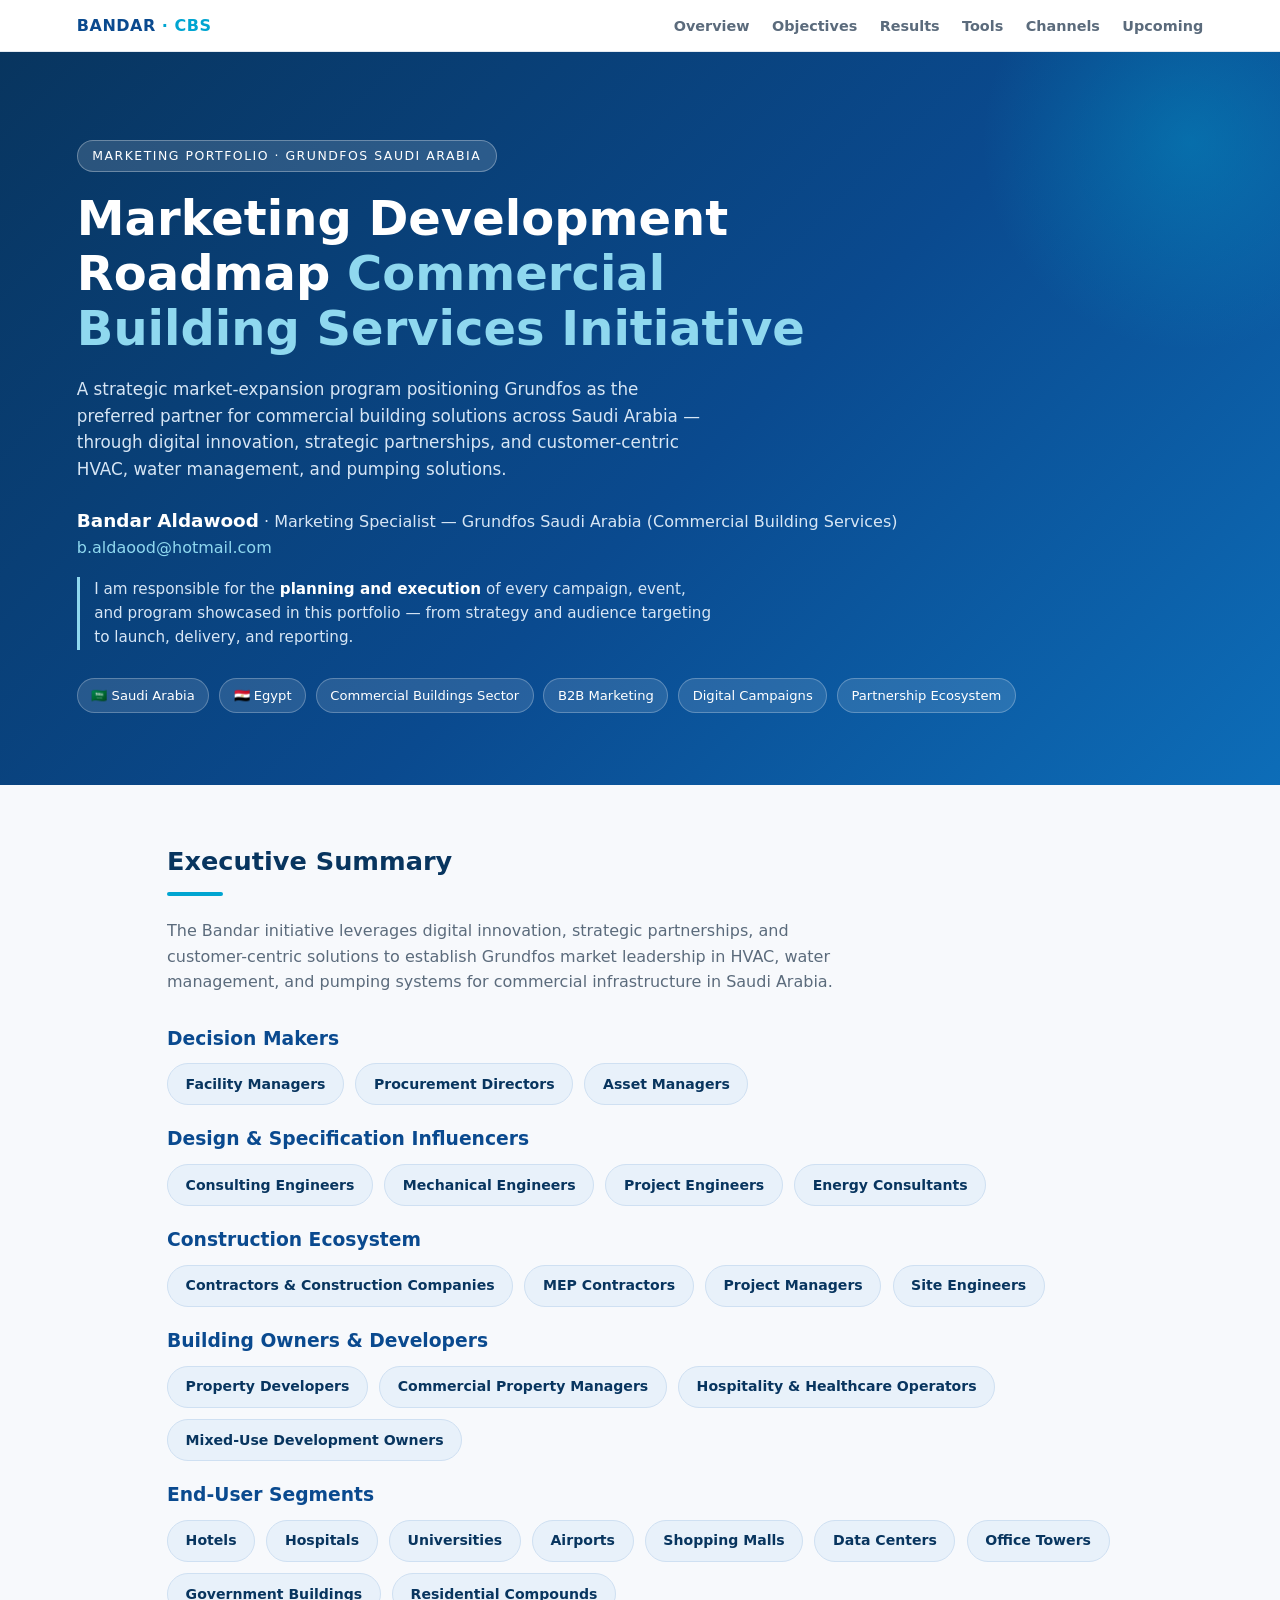
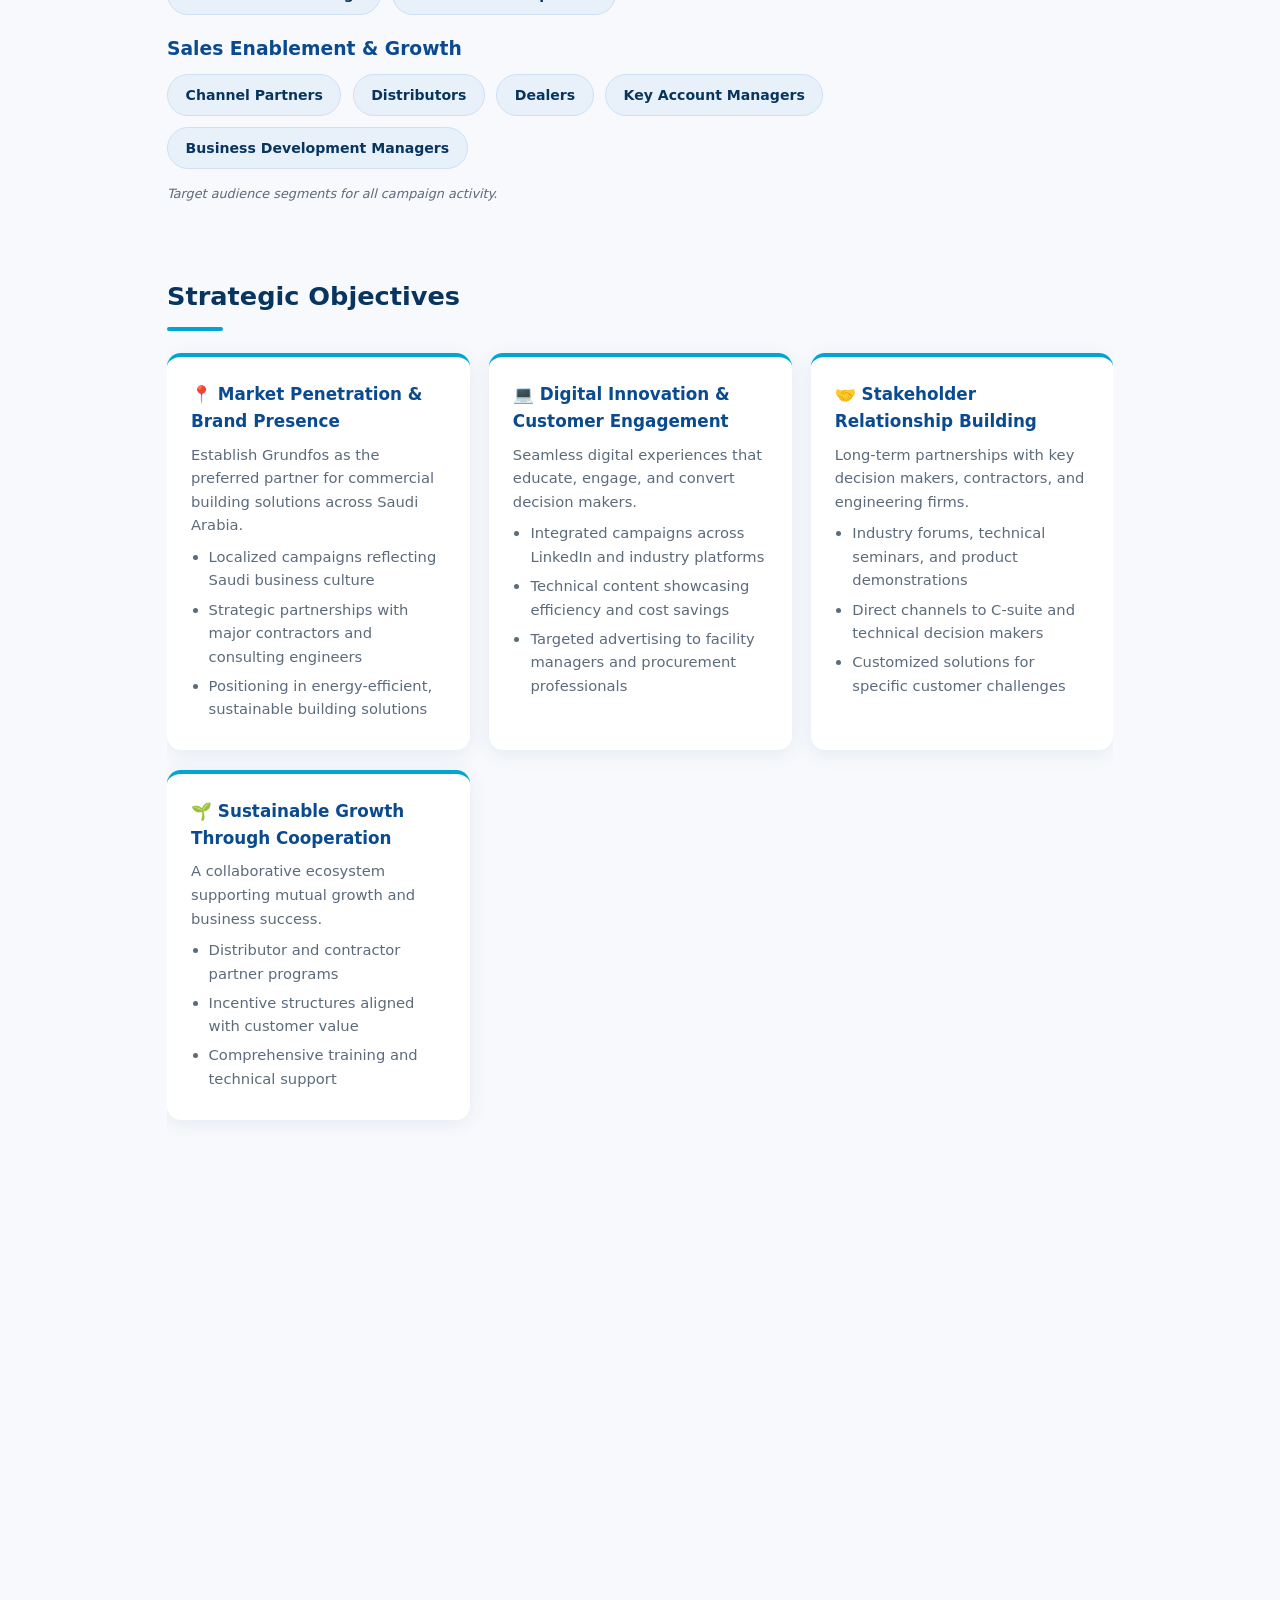
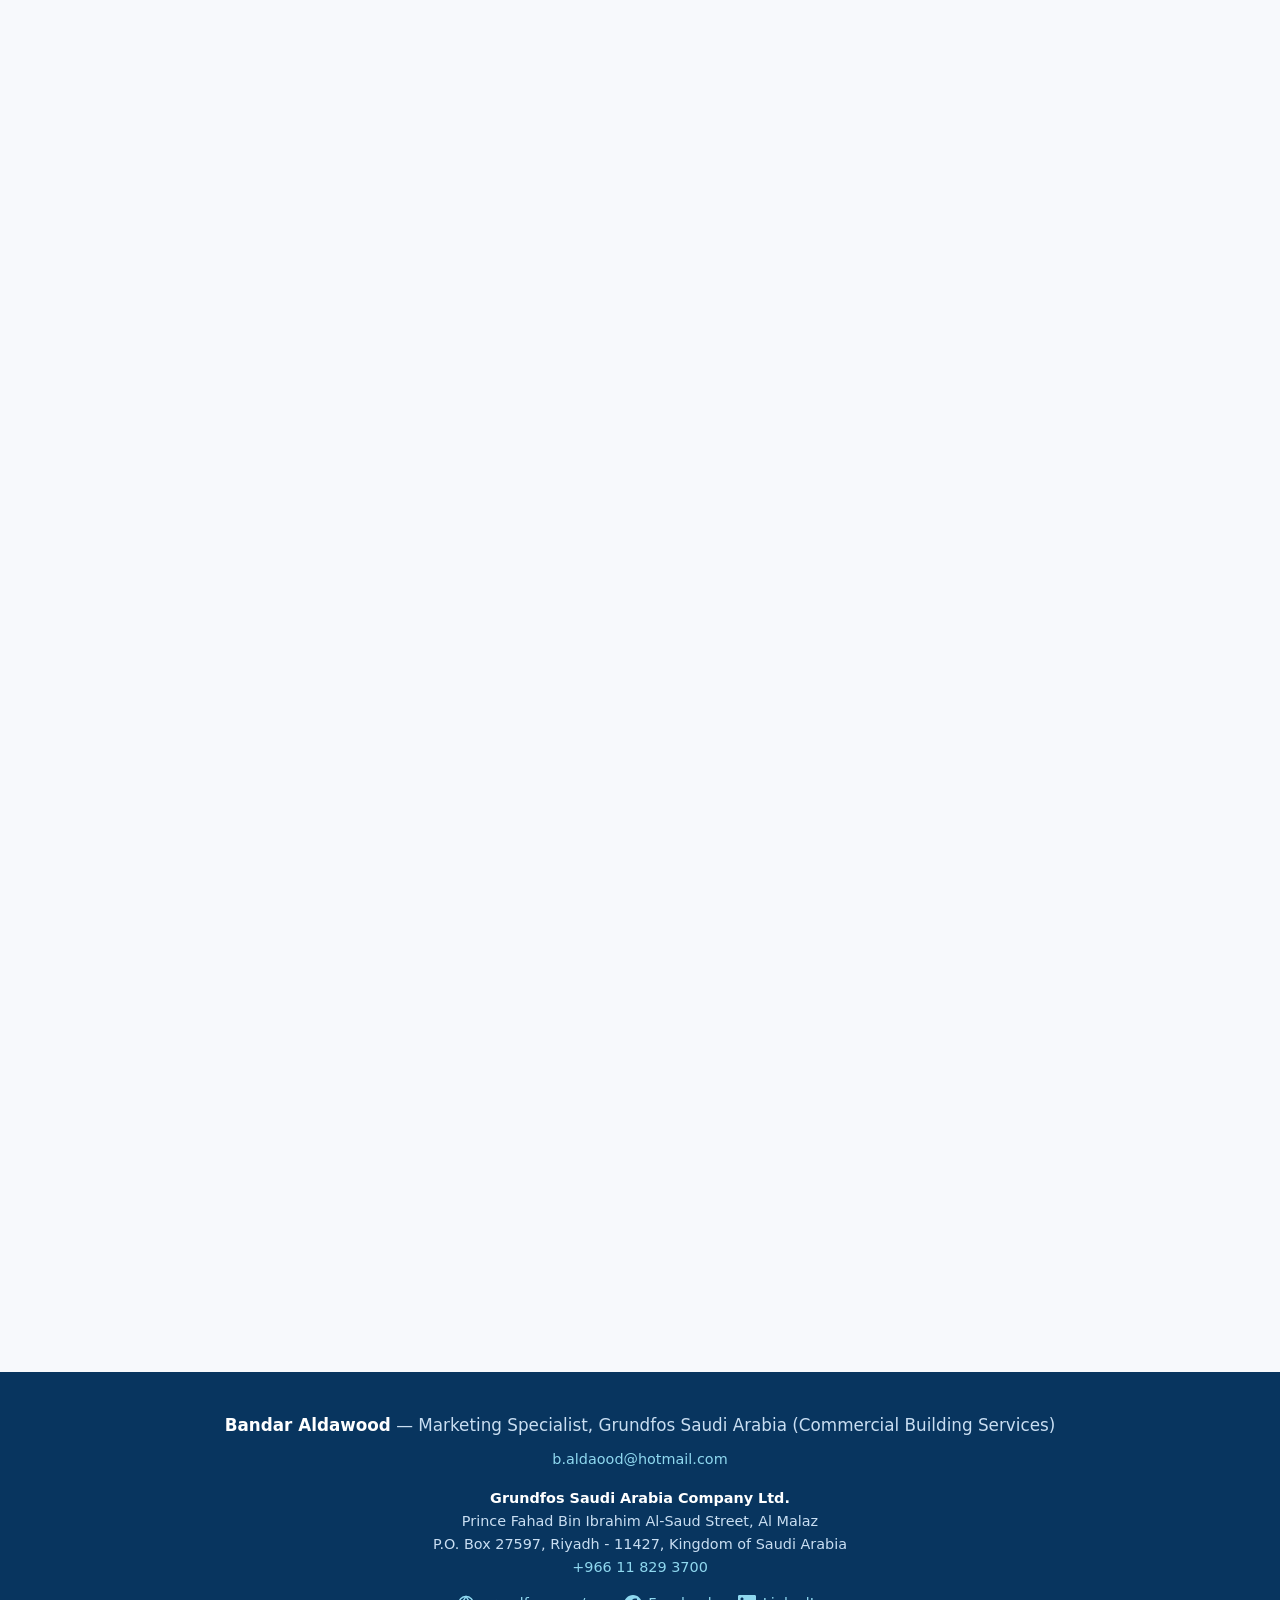
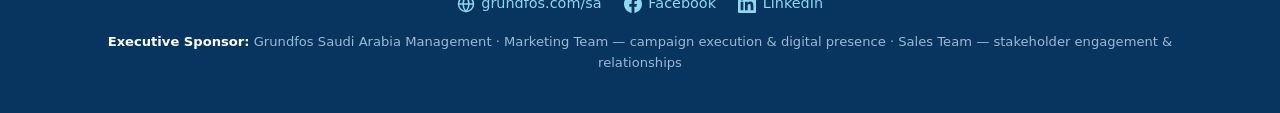
==== portfolio/index.html @ e349a58e "Merge pull request #7 from bwideas/perf/defer-offscreen-sections perf: defer rendering of offscreen " ====
<!DOCTYPE html>
<html lang="en">
<head>
<meta charset="UTF-8">
<meta name="viewport" content="width=device-width, initial-scale=1.0">
<title>Bandar Aldawood — Marketing Portfolio | Grundfos Saudi Arabia CBS Initiative</title>
<style>
  :root {
    --blue: #0a4a8f;
    --blue-dark: #08355f;
    --blue-light: #e8f1fa;
    --accent: #00a5d1;
    --gold: #c9a24b;
    --ink: #1d2733;
    --muted: #5b6b7c;
    --bg: #f7f9fc;
    --card: #ffffff;
    --radius: 14px;
    --shadow: 0 4px 20px rgba(10, 74, 143, 0.08);
  }
  * { margin: 0; padding: 0; box-sizing: border-box; }
  html { scroll-behavior: smooth; }
  body { font-family: "Segoe UI", system-ui, -apple-system, sans-serif; color: var(--ink); background: var(--bg); line-height: 1.6; }

  /* Nav */
  nav {
    position: sticky; top: 0; z-index: 100;
    background: rgba(255,255,255,0.95); backdrop-filter: blur(8px);
    border-bottom: 1px solid #e3e9f0;
    display: flex; align-items: center; justify-content: space-between;
    padding: 0.8rem 6vw;
  }
  nav .brand { font-weight: 700; color: var(--blue); letter-spacing: 0.5px; }
  nav .brand span { color: var(--accent); }
  nav ul { display: flex; gap: 1.4rem; list-style: none; }
  nav a { text-decoration: none; color: var(--muted); font-size: 0.9rem; font-weight: 600; }
  nav a:hover { color: var(--blue); }

  /* Hero */
  header {
    background: linear-gradient(135deg, var(--blue-dark) 0%, var(--blue) 55%, #0d6db8 100%);
    color: #fff; padding: 5.5rem 6vw 4.5rem;
    position: relative; overflow: hidden;
  }
  header::after {
    content: ""; position: absolute; right: -120px; top: -120px;
    width: 420px; height: 420px; border-radius: 50%;
    background: radial-gradient(circle, rgba(0,165,209,0.35), transparent 70%);
  }
  .eyebrow {
    display: inline-block; background: rgba(255,255,255,0.14);
    border: 1px solid rgba(255,255,255,0.3);
    padding: 0.3rem 0.9rem; border-radius: 999px;
    font-size: 0.78rem; letter-spacing: 1.5px; text-transform: uppercase; margin-bottom: 1.2rem;
  }
  header h1 { font-size: clamp(1.9rem, 4vw, 3rem); line-height: 1.15; max-width: 780px; }
  header h1 em { font-style: normal; color: #8fd8ef; }
  header p.lede { margin-top: 1.2rem; max-width: 640px; font-size: 1.05rem; color: #d7e6f5; }
  .hero-tags { margin-top: 1.8rem; display: flex; flex-wrap: wrap; gap: 0.6rem; }
  .hero-tags span {
    background: rgba(255,255,255,0.12); border: 1px solid rgba(255,255,255,0.25);
    padding: 0.35rem 0.85rem; border-radius: 999px; font-size: 0.82rem;
  }

  /* Layout */
  main { max-width: 1100px; margin: 0 auto; padding: 0 6vw; }
  section {
    padding: 3.5rem 0 1rem;
    content-visibility: auto;
    contain-intrinsic-size: 800px;
  }
  h2 { color: var(--blue-dark); font-size: 1.6rem; margin-bottom: 0.4rem; }
  .subtitle { color: var(--muted); margin-bottom: 1.8rem; max-width: 700px; }
  .rule { width: 56px; height: 4px; background: var(--accent); border-radius: 2px; margin: 0.6rem 0 1.4rem; }

  .grid { display: grid; gap: 1.2rem; }
  .grid.cols-2 { grid-template-columns: repeat(auto-fit, minmax(300px, 1fr)); }
  .grid.cols-3 { grid-template-columns: repeat(auto-fit, minmax(240px, 1fr)); }

  .card {
    background: var(--card); border-radius: var(--radius); box-shadow: var(--shadow);
    padding: 1.5rem; border-top: 4px solid var(--accent);
  }
  .card h3 { color: var(--blue); font-size: 1.05rem; margin-bottom: 0.5rem; }
  .card h3 img.tool-logo { width: 22px; height: 22px; object-fit: contain; vertical-align: -4px; margin-right: 8px; border-radius: 4px; }
  .card p, .card li { font-size: 0.92rem; color: var(--muted); }
  .card ul { padding-left: 1.1rem; margin-top: 0.5rem; }
  .card li { margin-bottom: 0.35rem; }

  /* Metrics */
  .metrics { display: grid; grid-template-columns: repeat(auto-fit, minmax(160px, 1fr)); gap: 1rem; }
  .metric {
    background: linear-gradient(160deg, var(--blue) 0%, var(--blue-dark) 100%);
    color: #fff; border-radius: var(--radius); padding: 1.4rem 1.2rem; text-align: center;
  }
  .metric .num { font-size: 1.9rem; font-weight: 800; color: #8fd8ef; }
  .metric .label { font-size: 0.8rem; letter-spacing: 0.5px; text-transform: uppercase; color: #c9def2; margin-top: 0.3rem; }
  .placeholder-note {
    margin-top: 0.9rem; font-size: 0.8rem; color: var(--muted); font-style: italic;
  }

  /* Audience chips */
  .chips { display: flex; flex-wrap: wrap; gap: 0.7rem; }
  .chip {
    background: var(--blue-light); color: var(--blue-dark);
    padding: 0.55rem 1.1rem; border-radius: 999px; font-size: 0.88rem; font-weight: 600;
    border: 1px solid #cfe0f2;
  }

  /* Table */
  table { width: 100%; border-collapse: collapse; background: var(--card); border-radius: var(--radius); overflow: hidden; box-shadow: var(--shadow); }
  th { background: var(--blue); color: #fff; text-align: left; padding: 0.85rem 1rem; font-size: 0.85rem; letter-spacing: 0.5px; }
  td { padding: 0.85rem 1rem; font-size: 0.9rem; color: var(--muted); border-bottom: 1px solid #eef2f7; }
  tr:last-child td { border-bottom: none; }
  td strong { color: var(--ink); }

  /* Timeline */
  .timeline { position: relative; margin-left: 12px; padding-left: 2rem; border-left: 3px solid #cfe0f2; }
  .phase { position: relative; margin-bottom: 2rem; }
  .phase::before {
    content: ""; position: absolute; left: calc(-2rem - 10.5px); top: 6px;
    width: 18px; height: 18px; border-radius: 50%;
    background: var(--accent); border: 4px solid #fff; box-shadow: 0 0 0 3px var(--accent);
  }
  .phase h3 { color: var(--blue-dark); }
  .phase .when { font-size: 0.8rem; font-weight: 700; color: var(--accent); text-transform: uppercase; letter-spacing: 1px; }
  .phase ul { padding-left: 1.1rem; color: var(--muted); font-size: 0.92rem; margin-top: 0.4rem; }

  /* UTM box */
  .code-box {
    background: var(--blue-dark); color: #cfe6f7; border-radius: var(--radius);
    padding: 1.3rem 1.5rem; font-family: Consolas, monospace; font-size: 0.87rem;
    overflow-x: auto;
  }
  .code-box .k { color: #8fd8ef; }

  /* Success factors */
  .facts { display: grid; grid-template-columns: repeat(auto-fit, minmax(240px, 1fr)); gap: 0.8rem; }
  .fact {
    background: var(--card); border-radius: 10px; box-shadow: var(--shadow);
    padding: 0.9rem 1.1rem; font-size: 0.92rem; font-weight: 600; color: var(--ink);
    display: flex; align-items: center; gap: 0.6rem;
  }
  .fact::before { content: "✓"; color: var(--accent); font-weight: 800; font-size: 1.1rem; }

  /* Footer */
  footer {
    margin-top: 4rem; background: var(--blue-dark); color: #c9def2;
    padding: 2.5rem 6vw; text-align: center; font-size: 0.9rem;
  }
  footer strong { color: #fff; }
  footer .roles { margin-top: 0.8rem; font-size: 0.82rem; color: #9db8d4; }

  @media print {
    nav { display: none; }
    body { background: #fff; }
    header { padding: 2.5rem 6vw 2rem; -webkit-print-color-adjust: exact; print-color-adjust: exact; }
    section { padding: 1.5rem 0 0.5rem; page-break-inside: avoid; }
    .card, .metric, table, .fact { box-shadow: none; page-break-inside: avoid; -webkit-print-color-adjust: exact; print-color-adjust: exact; }
    .metrics, .grid { page-break-inside: avoid; }
    footer { -webkit-print-color-adjust: exact; print-color-adjust: exact; }
  }
</style>
</head>
<body>

<nav>
  <div class="brand">BANDAR<span> · CBS</span></div>
  <ul>
    <li><a href="#overview">Overview</a></li>
    <li><a href="#objectives">Objectives</a></li>
    <li><a href="#results">Results</a></li>
    <li><a href="#tools">Tools</a></li>
    <li><a href="#channels">Channels</a></li>
    <li><a href="#upcoming">Upcoming</a></li>
  </ul>
</nav>

<header>
  <div class="eyebrow">Marketing Portfolio · Grundfos Saudi Arabia</div>
  <h1>Marketing Development Roadmap <em>Commercial Building Services Initiative</em></h1>
  <p class="lede">
    A strategic market-expansion program positioning Grundfos as the preferred partner for
    commercial building solutions across Saudi Arabia — through digital innovation, strategic
    partnerships, and customer-centric HVAC, water management, and pumping solutions.
  </p>
  <p style="margin-top:1.4rem; font-size:1rem; color:#d7e6f5;">
    <strong style="color:#fff; font-size:1.15rem;">Bandar Aldawood</strong> · Marketing Specialist — Grundfos Saudi Arabia (Commercial Building Services)<br>
    <a href="mailto:b.aldaood@hotmail.com" style="color:#8fd8ef; text-decoration:none;">b.aldaood@hotmail.com</a>
  </p>
  <p style="margin-top:1rem; max-width:640px; font-size:0.95rem; color:#d7e6f5; border-left:3px solid #8fd8ef; padding-left:0.9rem;">
    I am responsible for the <strong style="color:#fff;">planning and execution</strong> of every
    campaign, event, and program showcased in this portfolio — from strategy and audience
    targeting to launch, delivery, and reporting.
  </p>
  <div class="hero-tags">
    <span>🇸🇦 Saudi Arabia</span>
    <span>🇪🇬 Egypt</span>
    <span>Commercial Buildings Sector</span>
    <span>B2B Marketing</span>
    <span>Digital Campaigns</span>
    <span>Partnership Ecosystem</span>
  </div>
</header>

<main>

<section id="overview">
  <h2>Executive Summary</h2>
  <div class="rule"></div>
  <p class="subtitle">
    The Bandar initiative leverages digital innovation, strategic partnerships, and
    customer-centric solutions to establish Grundfos market leadership in HVAC, water
    management, and pumping systems for commercial infrastructure in Saudi Arabia.
  </p>
  <h3 style="color:var(--blue); margin:1.2rem 0 0.6rem;">Decision Makers</h3>
  <div class="chips">
    <div class="chip">Facility Managers</div>
    <div class="chip">Procurement Directors</div>
    <div class="chip">Asset Managers</div>
  </div>

  <h3 style="color:var(--blue); margin:1.2rem 0 0.6rem;">Design &amp; Specification Influencers</h3>
  <div class="chips">
    <div class="chip">Consulting Engineers</div>
    <div class="chip">Mechanical Engineers</div>
    <div class="chip">Project Engineers</div>
    <div class="chip">Energy Consultants</div>
  </div>

  <h3 style="color:var(--blue); margin:1.2rem 0 0.6rem;">Construction Ecosystem</h3>
  <div class="chips">
    <div class="chip">Contractors &amp; Construction Companies</div>
    <div class="chip">MEP Contractors</div>
    <div class="chip">Project Managers</div>
    <div class="chip">Site Engineers</div>
  </div>

  <h3 style="color:var(--blue); margin:1.2rem 0 0.6rem;">Building Owners &amp; Developers</h3>
  <div class="chips">
    <div class="chip">Property Developers</div>
    <div class="chip">Commercial Property Managers</div>
    <div class="chip">Hospitality &amp; Healthcare Operators</div>
    <div class="chip">Mixed-Use Development Owners</div>
  </div>

  <h3 style="color:var(--blue); margin:1.2rem 0 0.6rem;">End-User Segments</h3>
  <div class="chips">
    <div class="chip">Hotels</div>
    <div class="chip">Hospitals</div>
    <div class="chip">Universities</div>
    <div class="chip">Airports</div>
    <div class="chip">Shopping Malls</div>
    <div class="chip">Data Centers</div>
    <div class="chip">Office Towers</div>
    <div class="chip">Government Buildings</div>
    <div class="chip">Residential Compounds</div>
  </div>

  <h3 style="color:var(--blue); margin:1.2rem 0 0.6rem;">Sales Enablement &amp; Growth</h3>
  <div class="chips">
    <div class="chip">Channel Partners</div>
    <div class="chip">Distributors</div>
    <div class="chip">Dealers</div>
    <div class="chip">Key Account Managers</div>
    <div class="chip">Business Development Managers</div>
  </div>
  <p class="placeholder-note">Target audience segments for all campaign activity.</p>
</section>

<section id="objectives">
  <h2>Strategic Objectives</h2>
  <div class="rule"></div>
  <div class="grid cols-2">
    <div class="card">
      <h3>📍 Market Penetration &amp; Brand Presence</h3>
      <p>Establish Grundfos as the preferred partner for commercial building solutions across Saudi Arabia.</p>
      <ul>
        <li>Localized campaigns reflecting Saudi business culture</li>
        <li>Strategic partnerships with major contractors and consulting engineers</li>
        <li>Positioning in energy-efficient, sustainable building solutions</li>
      </ul>
    </div>
    <div class="card">
      <h3>💻 Digital Innovation &amp; Customer Engagement</h3>
      <p>Seamless digital experiences that educate, engage, and convert decision makers.</p>
      <ul>
        <li>Integrated campaigns across LinkedIn and industry platforms</li>
        <li>Technical content showcasing efficiency and cost savings</li>
        <li>Targeted advertising to facility managers and procurement professionals</li>
      </ul>
    </div>
    <div class="card">
      <h3>🤝 Stakeholder Relationship Building</h3>
      <p>Long-term partnerships with key decision makers, contractors, and engineering firms.</p>
      <ul>
        <li>Industry forums, technical seminars, and product demonstrations</li>
        <li>Direct channels to C-suite and technical decision makers</li>
        <li>Customized solutions for specific customer challenges</li>
      </ul>
    </div>
    <div class="card">
      <h3>🌱 Sustainable Growth Through Cooperation</h3>
      <p>A collaborative ecosystem supporting mutual growth and business success.</p>
      <ul>
        <li>Distributor and contractor partner programs</li>
        <li>Incentive structures aligned with customer value</li>
        <li>Comprehensive training and technical support</li>
      </ul>
    </div>
  </div>
</section>

<section id="results">
  <h2>Results &amp; Impact</h2>
  <div class="rule"></div>
  <p class="subtitle">Real campaign performance across the IMEA CBS program (Nov 2025 – 2026).</p>
  <div class="metrics">
    <div class="metric"><div class="num">1,500+</div><div class="label">New Leads (2026)</div></div>
    <div class="metric"><div class="num">26.6K</div><div class="label">Emails Sent</div></div>
    <div class="metric"><div class="num">96.6%</div><div class="label">Deliverability</div></div>
    <div class="metric"><div class="num">23%</div><div class="label">Avg Open Rate</div></div>
    <div class="metric"><div class="num">13</div><div class="label">Events Delivered</div></div>
    <div class="metric"><div class="num">1,548</div><div class="label">Event Attendees</div></div>
    <div class="metric"><div class="num">4</div><div class="label">Webinars · 200+ Each</div></div>
    <div class="metric"><div class="num">25.4K</div><div class="label">Social Reach</div></div>
    <div class="metric"><div class="num">951</div><div class="label">Social Engagements</div></div>
    <div class="metric"><div class="num">48</div><div class="label">Always ON Communication Assets</div></div>
  </div>
  <p class="placeholder-note">Sources: Marketo (IMEA CBS GSA + GEG newsletters), Sprinklr campaign scorecard, STOVA event registrations, AOC emailer schedule.</p>

  <h2 style="margin-top:2.5rem;">Signature Events</h2>
  <div class="rule"></div>
  <p class="subtitle">Including 4 seminars organized with VIP partners.</p>
  <table>
    <tr><th>Event</th><th>Location</th><th>Date</th><th>Attendees</th></tr>
    <tr><td><strong>Ramadan Gatherings</strong> (4 cities)</td><td>Riyadh · Jeddah · Dammam · Cairo</td><td>Mar 2026</td><td>859</td></tr>
    <tr><td><strong>HVAC Day: Elevating HVAC Efficiency</strong></td><td>Riyadh</td><td>Feb 2026</td><td>255</td></tr>
    <tr><td><strong>Energy Optimization Day</strong></td><td>Cairo</td><td>Nov 2025</td><td>119</td></tr>
    <tr><td><strong>Mini Engineering Day 2025</strong></td><td>Jeddah</td><td>Nov 2025</td><td>114</td></tr>
    <tr><td><strong>Let's Energize Growth</strong></td><td>Sharm El-Sheikh</td><td>Dec 2025</td><td>98</td></tr>
    <tr><td><strong>Engineers Days, Trainings &amp; Technical Sessions</strong></td><td>Riyadh</td><td>2026</td><td>103</td></tr>
    <tr><td><strong>VIP Partner Seminars</strong> (4 seminars)</td><td>Saudi Arabia</td><td>2026</td><td>200+</td></tr>
    <tr><td><strong>Webinar Campaign Series</strong> (4 webinars)</td><td>Virtual</td><td>2026</td><td>TBD</td></tr>
  </table>

  <h2 style="margin-top:2.5rem;">CPD-Certified Webinar Series</h2>
  <div class="rule"></div>
  <p class="subtitle">
    <strong>My role:</strong> leading the email and social media campaigns to reach professionals
    interested in these topics and drive them to register and attend our CPD-certified webinars —
    delivering 200+ registrations per session.
  </p>
  <table>
    <tr><th>#</th><th>Webinar</th><th>Status</th></tr>
    <tr><td>1</td><td><strong>Optimized Chilled Water Systems</strong></td><td>✅ Done</td></tr>
    <tr><td>2</td><td><strong>Optimizing HVAC Pumping Systems</strong></td><td>🔄 In Progress</td></tr>
    <tr><td>3</td><td><strong>Efficient Wastewater Pumping</strong></td><td>🔄 In Progress</td></tr>
    <tr><td>4</td><td><strong>Grundfos Modular Systems</strong></td><td>🔄 In Progress</td></tr>
  </table>

  <h2 style="margin-top:2.5rem;">Social Campaign Scorecard</h2>
  <div class="rule"></div>
  <table>
    <tr><th>Campaign</th><th>Posts</th><th>Engagements</th><th>Likes &amp; Reactions</th><th>Shares</th><th>Reach</th></tr>
    <tr><td><strong>CBS – General</strong></td><td>55</td><td>700</td><td>663</td><td>22</td><td>18.56K</td></tr>
    <tr><td><strong>CBS – HVAC</strong></td><td>15</td><td>145</td><td>133</td><td>11</td><td>3.34K</td></tr>
    <tr><td><strong>CBS – Country Specific Content</strong></td><td>7</td><td>106</td><td>106</td><td>0</td><td>3.51K</td></tr>
    <tr><td><strong>Total</strong></td><td><strong>77</strong></td><td><strong>951</strong></td><td><strong>902</strong></td><td><strong>33</strong></td><td><strong>~25.4K</strong></td></tr>
  </table>
  <p class="placeholder-note">Source: Sprinklr campaign overview dashboard — lifetime performance, all CBS campaigns.</p>
</section>

<section id="tools">
  <h2>Tools &amp; Platforms</h2>
  <div class="rule"></div>
  <p class="subtitle">The marketing technology stack powering campaign execution, events, analytics, and project delivery.</p>
  <div class="grid cols-3">
    <div class="card">
      <h3><img class="tool-logo" src="assets/marketo.png" alt="Marketo logo">Marketo</h3>
      <p><strong>Marketing Automation</strong></p>
      <ul>
        <li>31 newsletter and marketing emails sends across GSA &amp; GEG audiences</li>
        <li>26.6K emails delivered at 96.6% deliverability, ~23% open rate</li>
        <li>48-asset AOC emailer program managed end-to-end (22 completed)</li>
      </ul>
    </div>
    <div class="card">
      <h3><img class="tool-logo" src="assets/sprinklr.png" alt="Sprinklr logo">Sprinklr</h3>
      <p><strong>Social Media Management</strong></p>
      <ul>
        <li>82 posts published across 4 CBS campaigns</li>
        <li>951 total engagements · 25.4K post reach</li>
        <li>Campaign scorecards: General, HVAC, country-specific &amp; reactive content</li>
      </ul>
    </div>
    <div class="card">
      <h3><img class="tool-logo" src="assets/stova.png" alt="STOVA logo">STOVA</h3>
      <p><strong>Event Management</strong></p>
      <ul>
        <li>13 events delivered — Riyadh, Jeddah, Dammam, Cairo &amp; Sharm</li>
        <li>1,548 registered attendees, incl. HVAC Day Riyadh (255) &amp; Ramadan Gatherings (859)</li>
        <li>End-to-end registration, check-in, and lead capture</li>
      </ul>
    </div>
    <div class="card">
      <h3><img class="tool-logo" src="assets/powerbi.svg" alt="Power BI logo">Power BI</h3>
      <p><strong>Analytics &amp; Dashboards</strong></p>
      <ul>
        <li>Weekly unified KPI dashboard (spend → revenue)</li>
        <li>Campaign and channel performance visualization</li>
        <li>Budget reallocation insights for leadership</li>
      </ul>
    </div>
    <div class="card">
      <h3><img class="tool-logo" src="assets/clickup.svg" alt="ClickUp logo">ClickUp</h3>
      <p><strong>Project Management</strong></p>
      <ul>
        <li>Campaign planning, content calendar, and task tracking</li>
        <li>Cross-team collaboration between marketing &amp; sales</li>
        <li>Timeline and milestone management across phases</li>
      </ul>
    </div>
    <div class="card">
      <h3><img class="tool-logo" src="assets/office.svg" alt="Microsoft logo">Microsoft Office</h3>
      <p><strong>Professional Proficiency</strong></p>
      <ul>
        <li><strong>Excel</strong> — campaign schedules, status trackers, and reporting</li>
        <li><strong>PowerPoint</strong> — executive presentations and campaign reviews</li>
        <li><strong>Word</strong> — briefs, proposals, and marketing documentation</li>
      </ul>
    </div>
  </div>
</section>

<section id="channels">
  <h2>Campaign Channels &amp; Tactics</h2>
  <div class="rule"></div>
  <table>
    <tr><th>Channel</th><th>Tactic</th><th>Objective</th></tr>
    <tr><td><strong>Social Media</strong></td><td>LinkedIn thought leadership, targeted ads, case studies</td><td>Build authority, generate leads</td></tr>
    <tr><td><strong>Digital Events</strong></td><td>Webinars, virtual product showcases, industry forums</td><td>Educate market, establish expertise</td></tr>
    <tr><td><strong>Content Marketing</strong></td><td>Technical guides, ROI calculators, sustainability reports</td><td>Address customer pain points</td></tr>
    <tr><td><strong>Direct Outreach</strong></td><td>Sales engagement, relationship building, customized proposals</td><td>Convert decision makers</td></tr>
    <tr><td><strong>Partnerships</strong></td><td>Strategic alliances, co-marketing initiatives</td><td>Expand market reach</td></tr>
  </table>
</section>

<section id="upcoming">
  <h2>Upcoming Plans &amp; Actions — 2026</h2>
  <div class="rule"></div>
  <p class="subtitle">Planned marketing activities for the remainder of 2026, spanning events, webinars, customer trips, and the Always ON communication programme.</p>

  <div class="grid cols-2">
    <div class="card">
      <h3>🎪 Events &amp; Seminars — H2 2026</h3>
      <ul>
        <li><strong>Big5 Construct Saudi</strong> — 30 Aug–2 Sep 2026</li>
        <li><strong>Engineering Day</strong> — 14 Oct</li>
        <li><strong>Engineering Day Jeddah</strong> — 28 Oct</li>
        <li><strong>Engineering Camp</strong> — 20–21 Nov (AlUla or Jeddah cruise)</li>
        <li><strong>Aftermarket Lunch &amp; Learns</strong> — Jeddah and Riyadh</li>
      </ul>
    </div>
    <div class="card">
      <h3>🎥 Webinars &amp; Digital</h3>
      <ul>
        <li><strong>Optimizing HVAC Pumping Systems</strong> — 30 August</li>
        <li><strong>Efficient Wastewater Pumping</strong> — 22 October</li>
        <li><strong>Grundfos Modular Systems</strong> — 18 November</li>
        <li><strong>Digital Campaign — GSA</strong> with CPD certificates</li>
        <li><strong>CBS positioning / awareness campaign</strong> across SoMe &amp; emailers</li>
      </ul>
    </div>
    <div class="card">
      <h3>✈️ Customer &amp; Consultant Trips — Denmark / Hungary</h3>
      <ul>
        <li><strong>Mina Sidhom</strong> — 28 Sep–1 Oct</li>
        <li><strong>Jinu John</strong> — 19–22 Oct</li>
        <li><strong>Mohammed Al Ashmony</strong> — 2–5 Nov</li>
        <li><strong>Mohammed Al Ashmony</strong> — 7–10 Dec</li>
      </ul>
    </div>
    <div class="card">
      <h3>📧 Always ON Communication — H2 2026</h3>
      <ul>
        <li><strong>24 remaining emailers</strong> to complete the 48-asset annual calendar</li>
        <li>Topics: Water Boosting, Hospitality 3D, District Cooling, Waste Water, Commercial Building, Healthcare, Circulator Pumps, HVAC &amp; more</li>
        <li>Monthly cadence through December, KSA + Egypt audiences</li>
      </ul>
    </div>
  </div>

  <div class="card" style="margin-top:1.2rem;">
    <h3>🎯 Key Goal: Bridging the MQL Gap</h3>
    <p>Continue increasing Marketing Qualified Leads through customer events and digital campaigns —
    building on 16.8% YTD growth in marketing permissions (2,069 vs 1,772 in 2025) and 330+ MQLs
    already generated from events this year.</p>
  </div>
</section>

<section id="success">
  <h2>Success Factors</h2>
  <div class="rule"></div>
  <div class="facts">
    <div class="fact">Customer-centric solution positioning</div>
    <div class="fact">Authentic local market engagement</div>
    <div class="fact">Data-driven decision making</div>
    <div class="fact">Strong partnership ecosystem</div>
    <div class="fact">Continuous innovation and adaptation</div>
    <div class="fact">Sustainability and value focus</div>
  </div>
</section>

</main>

<footer>
  <div style="font-size:1.05rem; margin-bottom:0.6rem;"><strong>Bandar Aldawood</strong> — Marketing Specialist, Grundfos Saudi Arabia (Commercial Building Services)</div>
  <div>
    <a href="mailto:b.aldaood@hotmail.com" style="color:#8fd8ef; text-decoration:none;">b.aldaood@hotmail.com</a>
  </div>
  <div style="margin-top:1rem;">
    <strong>Grundfos Saudi Arabia Company Ltd.</strong><br>
    Prince Fahad Bin Ibrahim Al-Saud Street, Al Malaz<br>
    P.O. Box 27597, Riyadh - 11427, Kingdom of Saudi Arabia<br>
    <a href="tel:+966118293700" style="color:#8fd8ef; text-decoration:none;">+966 11 829 3700</a>
  </div>
  <div style="margin-top:0.8rem; display:flex; justify-content:center; gap:1.4rem; flex-wrap:wrap; align-items:center;">
    <a href="https://www.grundfos.com/sa" target="_blank" style="color:#8fd8ef; text-decoration:none; display:inline-flex; align-items:center; gap:0.4rem;"><svg width="18" height="18" viewBox="0 0 24 24" fill="none" stroke="#8fd8ef" stroke-width="2"><circle cx="12" cy="12" r="10"/><line x1="2" y1="12" x2="22" y2="12"/><path d="M12 2a15.3 15.3 0 0 1 4 10 15.3 15.3 0 0 1-4 10 15.3 15.3 0 0 1-4-10 15.3 15.3 0 0 1 4-10z"/></svg>grundfos.com/sa</a>
    <a href="https://www.facebook.com/GrundfosMENA/" target="_blank" style="color:#8fd8ef; text-decoration:none; display:inline-flex; align-items:center; gap:0.4rem;"><svg width="18" height="18" viewBox="0 0 24 24" fill="#8fd8ef"><path d="M24 12.073c0-6.627-5.373-12-12-12s-12 5.373-12 12c0 5.99 4.388 10.954 10.125 11.854v-8.385H7.078v-3.47h3.047V9.43c0-3.007 1.792-4.669 4.533-4.669 1.312 0 2.686.235 2.686.235v2.953H15.83c-1.491 0-1.956.925-1.956 1.874v2.25h3.328l-.532 3.47h-2.796v8.385C19.612 23.027 24 18.062 24 12.073z"/></svg>Facebook</a>
    <a href="https://www.linkedin.com/company/5195" target="_blank" style="color:#8fd8ef; text-decoration:none; display:inline-flex; align-items:center; gap:0.4rem;"><svg width="18" height="18" viewBox="0 0 24 24" fill="#8fd8ef"><path d="M20.447 20.452h-3.554v-5.569c0-1.328-.027-3.037-1.852-3.037-1.853 0-2.136 1.445-2.136 2.939v5.667H9.351V9h3.414v1.561h.046c.477-.9 1.637-1.85 3.37-1.85 3.601 0 4.267 2.37 4.267 5.455v6.286zM5.337 7.433c-1.144 0-2.063-.926-2.063-2.065 0-1.138.92-2.063 2.063-2.063 1.14 0 2.064.925 2.064 2.063 0 1.139-.925 2.065-2.064 2.065zm1.782 13.019H3.555V9h3.564v11.452zM22.225 0H1.771C.792 0 0 .774 0 1.729v20.542C0 23.227.792 24 1.771 24h20.451C23.2 24 24 23.227 24 22.271V1.729C24 .774 23.2 0 22.222 0h.003z"/></svg>LinkedIn</a>
  </div>
  <div class="roles" style="margin-top:1rem;"><strong style="color:#fff;">Executive Sponsor:</strong> Grundfos Saudi Arabia Management · Marketing Team — campaign execution &amp; digital presence · Sales Team — stakeholder engagement &amp; relationships</div>
</footer>

</body>
</html>
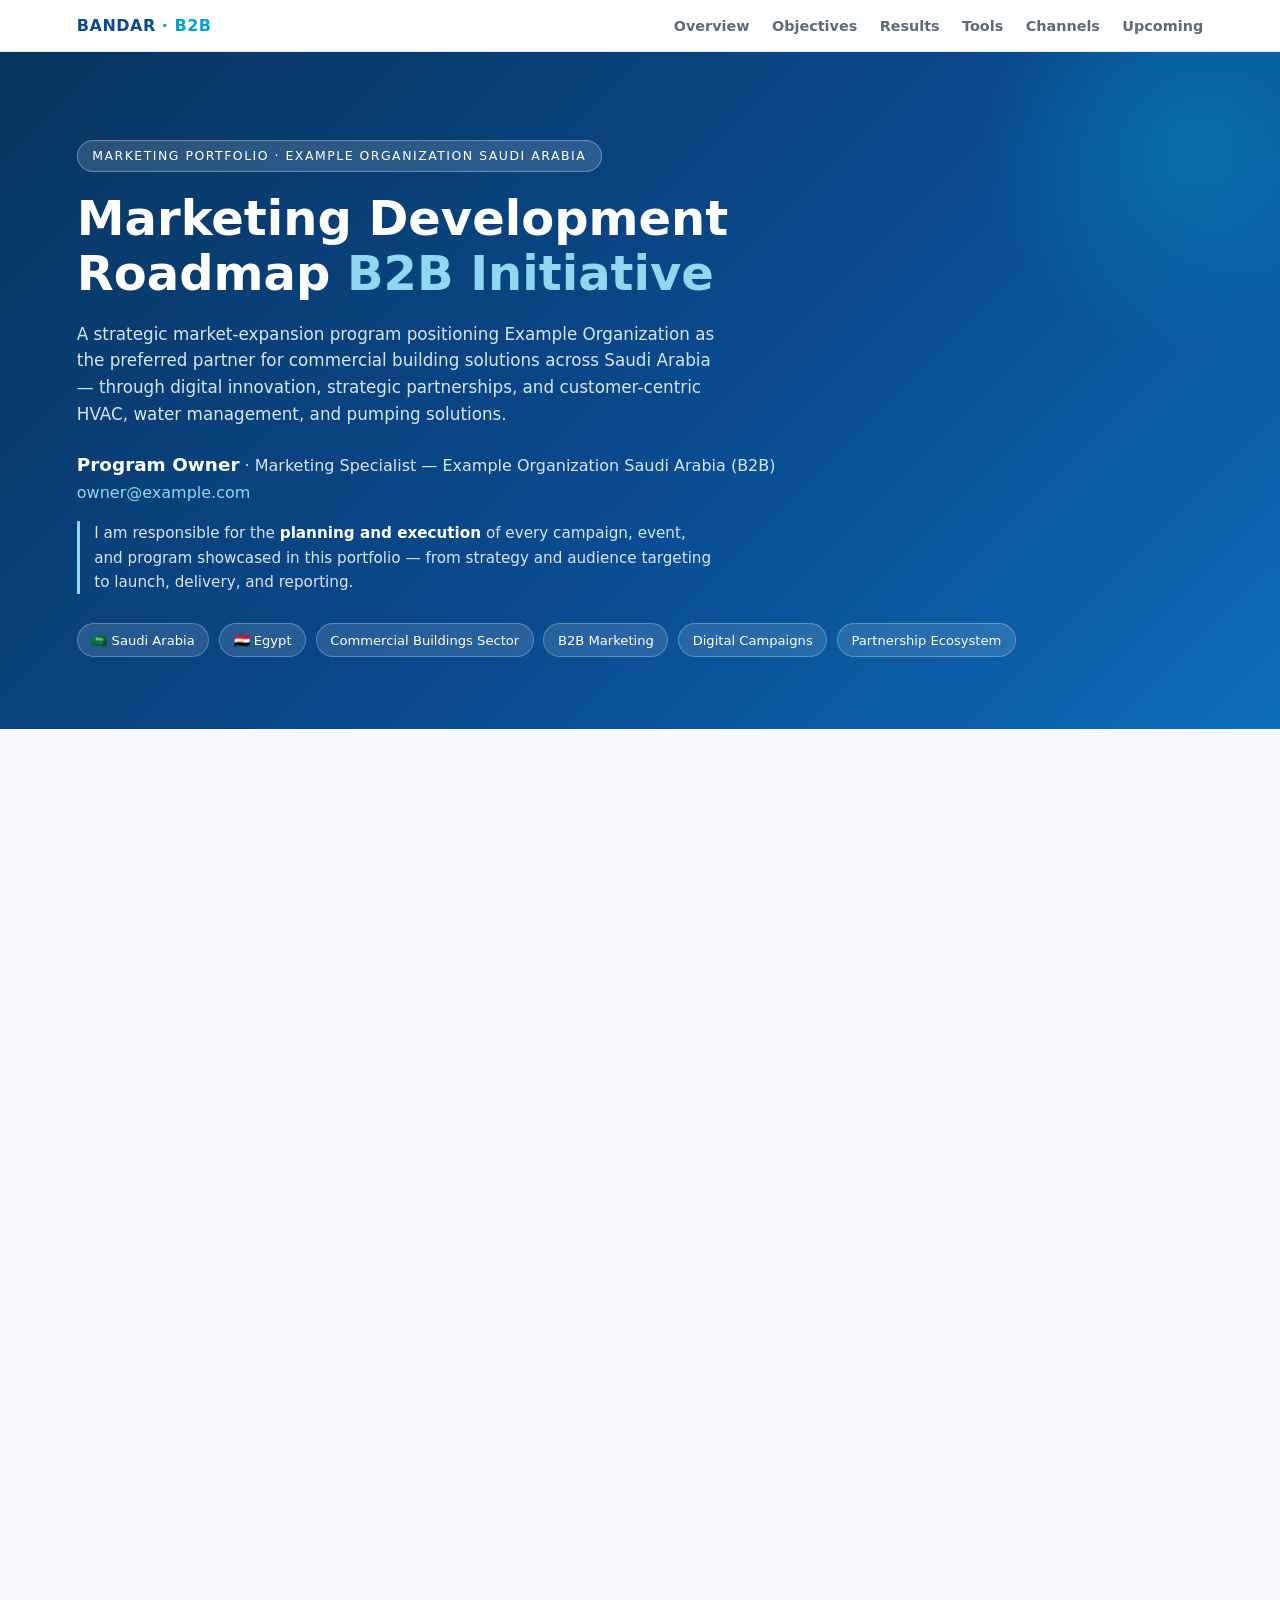
==== commit 8d4dcf13: "Anonymize roadmap deliverables and B2B terminology Co-authored-by: bwideas <277425497+bwideas@users." ====
--- a/portfolio/index.html
+++ b/portfolio/index.html
@@ -3,7 +3,7 @@
 <head>
 <meta charset="UTF-8">
 <meta name="viewport" content="width=device-width, initial-scale=1.0">
-<title>Bandar Aldawood — Marketing Portfolio | Grundfos Saudi Arabia CBS Initiative</title>
+<title>Program Owner — Marketing Portfolio | Example Organization Saudi Arabia B2B Initiative</title>
 <style>
   :root {
     --blue: #0a4a8f;
@@ -165,7 +165,7 @@
 <body>
 
 <nav>
-  <div class="brand">BANDAR<span> · CBS</span></div>
+  <div class="brand">BANDAR<span> · B2B</span></div>
   <ul>
     <li><a href="#overview">Overview</a></li>
     <li><a href="#objectives">Objectives</a></li>
@@ -177,16 +177,16 @@
 </nav>
 
 <header>
-  <div class="eyebrow">Marketing Portfolio · Grundfos Saudi Arabia</div>
-  <h1>Marketing Development Roadmap <em>Commercial Building Services Initiative</em></h1>
+  <div class="eyebrow">Marketing Portfolio · Example Organization Saudi Arabia</div>
+  <h1>Marketing Development Roadmap <em>B2B Initiative</em></h1>
   <p class="lede">
-    A strategic market-expansion program positioning Grundfos as the preferred partner for
+    A strategic market-expansion program positioning Example Organization as the preferred partner for
     commercial building solutions across Saudi Arabia — through digital innovation, strategic
     partnerships, and customer-centric HVAC, water management, and pumping solutions.
   </p>
   <p style="margin-top:1.4rem; font-size:1rem; color:#d7e6f5;">
-    <strong style="color:#fff; font-size:1.15rem;">Bandar Aldawood</strong> · Marketing Specialist — Grundfos Saudi Arabia (Commercial Building Services)<br>
-    <a href="mailto:b.aldaood@hotmail.com" style="color:#8fd8ef; text-decoration:none;">b.aldaood@hotmail.com</a>
+    <strong style="color:#fff; font-size:1.15rem;">Program Owner</strong> · Marketing Specialist — Example Organization Saudi Arabia (B2B)<br>
+    <a href="mailto:owner@example.com" style="color:#8fd8ef; text-decoration:none;">owner@example.com</a>
   </p>
   <p style="margin-top:1rem; max-width:640px; font-size:0.95rem; color:#d7e6f5; border-left:3px solid #8fd8ef; padding-left:0.9rem;">
     I am responsible for the <strong style="color:#fff;">planning and execution</strong> of every
@@ -210,7 +210,7 @@
   <div class="rule"></div>
   <p class="subtitle">
     The Bandar initiative leverages digital innovation, strategic partnerships, and
-    customer-centric solutions to establish Grundfos market leadership in HVAC, water
+    customer-centric solutions to establish Example Organization market leadership in HVAC, water
     management, and pumping systems for commercial infrastructure in Saudi Arabia.
   </p>
   <h3 style="color:var(--blue); margin:1.2rem 0 0.6rem;">Decision Makers</h3>
@@ -274,7 +274,7 @@
   <div class="grid cols-2">
     <div class="card">
       <h3>📍 Market Penetration &amp; Brand Presence</h3>
-      <p>Establish Grundfos as the preferred partner for commercial building solutions across Saudi Arabia.</p>
+      <p>Establish Example Organization as the preferred partner for commercial building solutions across Saudi Arabia.</p>
       <ul>
         <li>Localized campaigns reflecting Saudi business culture</li>
         <li>Strategic partnerships with major contractors and consulting engineers</li>
@@ -285,7 +285,7 @@
       <h3>💻 Digital Innovation &amp; Customer Engagement</h3>
       <p>Seamless digital experiences that educate, engage, and convert decision makers.</p>
       <ul>
-        <li>Integrated campaigns across LinkedIn and industry platforms</li>
+        <li>Integrated campaigns across professional social network and industry platforms</li>
         <li>Technical content showcasing efficiency and cost savings</li>
         <li>Targeted advertising to facility managers and procurement professionals</li>
       </ul>
@@ -314,7 +314,7 @@
 <section id="results">
   <h2>Results &amp; Impact</h2>
   <div class="rule"></div>
-  <p class="subtitle">Real campaign performance across the IMEA CBS program (Nov 2025 – 2026).</p>
+  <p class="subtitle">Real campaign performance across the IMEA B2B program (Nov 2025 – 2026).</p>
   <div class="metrics">
     <div class="metric"><div class="num">1,500+</div><div class="label">New Leads (2026)</div></div>
     <div class="metric"><div class="num">26.6K</div><div class="label">Emails Sent</div></div>
@@ -327,7 +327,7 @@
     <div class="metric"><div class="num">951</div><div class="label">Social Engagements</div></div>
     <div class="metric"><div class="num">48</div><div class="label">Always ON Communication Assets</div></div>
   </div>
-  <p class="placeholder-note">Sources: Marketo (IMEA CBS GSA + GEG newsletters), Sprinklr campaign scorecard, STOVA event registrations, AOC emailer schedule.</p>
+  <p class="placeholder-note">Sources: marketing automation platform (IMEA B2B GSA + GEG newsletters), social media analytics platform campaign scorecard, event registration platform event registrations, AOC emailer schedule.</p>
 
   <h2 style="margin-top:2.5rem;">Signature Events</h2>
   <div class="rule"></div>
@@ -356,19 +356,19 @@
     <tr><td>1</td><td><strong>Optimized Chilled Water Systems</strong></td><td>✅ Done</td></tr>
     <tr><td>2</td><td><strong>Optimizing HVAC Pumping Systems</strong></td><td>🔄 In Progress</td></tr>
     <tr><td>3</td><td><strong>Efficient Wastewater Pumping</strong></td><td>🔄 In Progress</td></tr>
-    <tr><td>4</td><td><strong>Grundfos Modular Systems</strong></td><td>🔄 In Progress</td></tr>
+    <tr><td>4</td><td><strong>Example Organization Modular Systems</strong></td><td>🔄 In Progress</td></tr>
   </table>
 
   <h2 style="margin-top:2.5rem;">Social Campaign Scorecard</h2>
   <div class="rule"></div>
   <table>
     <tr><th>Campaign</th><th>Posts</th><th>Engagements</th><th>Likes &amp; Reactions</th><th>Shares</th><th>Reach</th></tr>
-    <tr><td><strong>CBS – General</strong></td><td>55</td><td>700</td><td>663</td><td>22</td><td>18.56K</td></tr>
-    <tr><td><strong>CBS – HVAC</strong></td><td>15</td><td>145</td><td>133</td><td>11</td><td>3.34K</td></tr>
-    <tr><td><strong>CBS – Country Specific Content</strong></td><td>7</td><td>106</td><td>106</td><td>0</td><td>3.51K</td></tr>
+    <tr><td><strong>B2B – General</strong></td><td>55</td><td>700</td><td>663</td><td>22</td><td>18.56K</td></tr>
+    <tr><td><strong>B2B – HVAC</strong></td><td>15</td><td>145</td><td>133</td><td>11</td><td>3.34K</td></tr>
+    <tr><td><strong>B2B – Country Specific Content</strong></td><td>7</td><td>106</td><td>106</td><td>0</td><td>3.51K</td></tr>
     <tr><td><strong>Total</strong></td><td><strong>77</strong></td><td><strong>951</strong></td><td><strong>902</strong></td><td><strong>33</strong></td><td><strong>~25.4K</strong></td></tr>
   </table>
-  <p class="placeholder-note">Source: Sprinklr campaign overview dashboard — lifetime performance, all CBS campaigns.</p>
+  <p class="placeholder-note">Source: social media analytics platform campaign overview dashboard — lifetime performance, all B2B campaigns.</p>
 </section>
 
 <section id="tools">
@@ -377,7 +377,7 @@
   <p class="subtitle">The marketing technology stack powering campaign execution, events, analytics, and project delivery.</p>
   <div class="grid cols-3">
     <div class="card">
-      <h3><img class="tool-logo" src="assets/marketo.png" alt="Marketo logo">Marketo</h3>
+      <h3><img class="tool-logo" src="assets/marketo.png" alt="marketing automation platform logo" loading="lazy" decoding="async">marketing automation platform</h3>
       <p><strong>Marketing Automation</strong></p>
       <ul>
         <li>31 newsletter and marketing emails sends across GSA &amp; GEG audiences</li>
@@ -386,16 +386,16 @@
       </ul>
     </div>
     <div class="card">
-      <h3><img class="tool-logo" src="assets/sprinklr.png" alt="Sprinklr logo">Sprinklr</h3>
+      <h3><img class="tool-logo" src="assets/sprinklr.png" alt="social media analytics platform logo" loading="lazy" decoding="async">social media analytics platform</h3>
       <p><strong>Social Media Management</strong></p>
       <ul>
-        <li>82 posts published across 4 CBS campaigns</li>
+        <li>82 posts published across 4 B2B campaigns</li>
         <li>951 total engagements · 25.4K post reach</li>
         <li>Campaign scorecards: General, HVAC, country-specific &amp; reactive content</li>
       </ul>
     </div>
     <div class="card">
-      <h3><img class="tool-logo" src="assets/stova.png" alt="STOVA logo">STOVA</h3>
+      <h3><img class="tool-logo" src="assets/stova.png" alt="event registration platform logo" loading="lazy" decoding="async">event registration platform</h3>
       <p><strong>Event Management</strong></p>
       <ul>
         <li>13 events delivered — Riyadh, Jeddah, Dammam, Cairo &amp; Sharm</li>
@@ -404,7 +404,7 @@
       </ul>
     </div>
     <div class="card">
-      <h3><img class="tool-logo" src="assets/powerbi.svg" alt="Power BI logo">Power BI</h3>
+      <h3><img class="tool-logo" src="assets/powerbi.svg" alt="analytics dashboard logo" loading="lazy" decoding="async">analytics dashboard</h3>
       <p><strong>Analytics &amp; Dashboards</strong></p>
       <ul>
         <li>Weekly unified KPI dashboard (spend → revenue)</li>
@@ -413,7 +413,7 @@
       </ul>
     </div>
     <div class="card">
-      <h3><img class="tool-logo" src="assets/clickup.svg" alt="ClickUp logo">ClickUp</h3>
+      <h3><img class="tool-logo" src="assets/clickup.svg" alt="project management platform logo" loading="lazy" decoding="async">project management platform</h3>
       <p><strong>Project Management</strong></p>
       <ul>
         <li>Campaign planning, content calendar, and task tracking</li>
@@ -422,7 +422,7 @@
       </ul>
     </div>
     <div class="card">
-      <h3><img class="tool-logo" src="assets/office.svg" alt="Microsoft logo">Microsoft Office</h3>
+      <h3><img class="tool-logo" src="assets/office.svg" alt="Microsoft logo" loading="lazy" decoding="async">office productivity tools</h3>
       <p><strong>Professional Proficiency</strong></p>
       <ul>
         <li><strong>Excel</strong> — campaign schedules, status trackers, and reporting</li>
@@ -438,7 +438,7 @@
   <div class="rule"></div>
   <table>
     <tr><th>Channel</th><th>Tactic</th><th>Objective</th></tr>
-    <tr><td><strong>Social Media</strong></td><td>LinkedIn thought leadership, targeted ads, case studies</td><td>Build authority, generate leads</td></tr>
+    <tr><td><strong>Social Media</strong></td><td>professional social network thought leadership, targeted ads, case studies</td><td>Build authority, generate leads</td></tr>
     <tr><td><strong>Digital Events</strong></td><td>Webinars, virtual product showcases, industry forums</td><td>Educate market, establish expertise</td></tr>
     <tr><td><strong>Content Marketing</strong></td><td>Technical guides, ROI calculators, sustainability reports</td><td>Address customer pain points</td></tr>
     <tr><td><strong>Direct Outreach</strong></td><td>Sales engagement, relationship building, customized proposals</td><td>Convert decision makers</td></tr>
@@ -467,9 +467,9 @@
       <ul>
         <li><strong>Optimizing HVAC Pumping Systems</strong> — 30 August</li>
         <li><strong>Efficient Wastewater Pumping</strong> — 22 October</li>
-        <li><strong>Grundfos Modular Systems</strong> — 18 November</li>
+        <li><strong>Example Organization Modular Systems</strong> — 18 November</li>
         <li><strong>Digital Campaign — GSA</strong> with CPD certificates</li>
-        <li><strong>CBS positioning / awareness campaign</strong> across SoMe &amp; emailers</li>
+        <li><strong>B2B positioning / awareness campaign</strong> across SoMe &amp; emailers</li>
       </ul>
     </div>
     <div class="card">
@@ -515,22 +515,22 @@
 </main>
 
 <footer>
-  <div style="font-size:1.05rem; margin-bottom:0.6rem;"><strong>Bandar Aldawood</strong> — Marketing Specialist, Grundfos Saudi Arabia (Commercial Building Services)</div>
+  <div style="font-size:1.05rem; margin-bottom:0.6rem;"><strong>Program Owner</strong> — Marketing Specialist, Example Organization Saudi Arabia (B2B)</div>
   <div>
-    <a href="mailto:b.aldaood@hotmail.com" style="color:#8fd8ef; text-decoration:none;">b.aldaood@hotmail.com</a>
+    <a href="mailto:owner@example.com" style="color:#8fd8ef; text-decoration:none;">owner@example.com</a>
   </div>
   <div style="margin-top:1rem;">
-    <strong>Grundfos Saudi Arabia Company Ltd.</strong><br>
-    Prince Fahad Bin Ibrahim Al-Saud Street, Al Malaz<br>
-    P.O. Box 27597, Riyadh - 11427, Kingdom of Saudi Arabia<br>
-    <a href="tel:+966118293700" style="color:#8fd8ef; text-decoration:none;">+966 11 829 3700</a>
+    <strong>Example Organization</strong><br>
+    Regional office address withheld<br>
+    Saudi Arabia<br>
+    <a href="tel:+0000000000" style="color:#8fd8ef; text-decoration:none;">+000 00 000 0000</a>
   </div>
   <div style="margin-top:0.8rem; display:flex; justify-content:center; gap:1.4rem; flex-wrap:wrap; align-items:center;">
-    <a href="https://www.grundfos.com/sa" target="_blank" style="color:#8fd8ef; text-decoration:none; display:inline-flex; align-items:center; gap:0.4rem;"><svg width="18" height="18" viewBox="0 0 24 24" fill="none" stroke="#8fd8ef" stroke-width="2"><circle cx="12" cy="12" r="10"/><line x1="2" y1="12" x2="22" y2="12"/><path d="M12 2a15.3 15.3 0 0 1 4 10 15.3 15.3 0 0 1-4 10 15.3 15.3 0 0 1-4-10 15.3 15.3 0 0 1 4-10z"/></svg>grundfos.com/sa</a>
-    <a href="https://www.facebook.com/GrundfosMENA/" target="_blank" style="color:#8fd8ef; text-decoration:none; display:inline-flex; align-items:center; gap:0.4rem;"><svg width="18" height="18" viewBox="0 0 24 24" fill="#8fd8ef"><path d="M24 12.073c0-6.627-5.373-12-12-12s-12 5.373-12 12c0 5.99 4.388 10.954 10.125 11.854v-8.385H7.078v-3.47h3.047V9.43c0-3.007 1.792-4.669 4.533-4.669 1.312 0 2.686.235 2.686.235v2.953H15.83c-1.491 0-1.956.925-1.956 1.874v2.25h3.328l-.532 3.47h-2.796v8.385C19.612 23.027 24 18.062 24 12.073z"/></svg>Facebook</a>
-    <a href="https://www.linkedin.com/company/5195" target="_blank" style="color:#8fd8ef; text-decoration:none; display:inline-flex; align-items:center; gap:0.4rem;"><svg width="18" height="18" viewBox="0 0 24 24" fill="#8fd8ef"><path d="M20.447 20.452h-3.554v-5.569c0-1.328-.027-3.037-1.852-3.037-1.853 0-2.136 1.445-2.136 2.939v5.667H9.351V9h3.414v1.561h.046c.477-.9 1.637-1.85 3.37-1.85 3.601 0 4.267 2.37 4.267 5.455v6.286zM5.337 7.433c-1.144 0-2.063-.926-2.063-2.065 0-1.138.92-2.063 2.063-2.063 1.14 0 2.064.925 2.064 2.063 0 1.139-.925 2.065-2.064 2.065zm1.782 13.019H3.555V9h3.564v11.452zM22.225 0H1.771C.792 0 0 .774 0 1.729v20.542C0 23.227.792 24 1.771 24h20.451C23.2 24 24 23.227 24 22.271V1.729C24 .774 23.2 0 22.222 0h.003z"/></svg>LinkedIn</a>
-  </div>
-  <div class="roles" style="margin-top:1rem;"><strong style="color:#fff;">Executive Sponsor:</strong> Grundfos Saudi Arabia Management · Marketing Team — campaign execution &amp; digital presence · Sales Team — stakeholder engagement &amp; relationships</div>
+    <a href="https://www.example.com/sa" target="_blank" style="color:#8fd8ef; text-decoration:none; display:inline-flex; align-items:center; gap:0.4rem;"><svg width="18" height="18" viewBox="0 0 24 24" fill="none" stroke="#8fd8ef" stroke-width="2"><circle cx="12" cy="12" r="10"/><line x1="2" y1="12" x2="22" y2="12"/><path d="M12 2a15.3 15.3 0 0 1 4 10 15.3 15.3 0 0 1-4 10 15.3 15.3 0 0 1-4-10 15.3 15.3 0 0 1 4-10z"/></svg>example.com/sa</a>
+    <a href="https://www.example.com/social-profile" target="_blank" style="color:#8fd8ef; text-decoration:none; display:inline-flex; align-items:center; gap:0.4rem;"><svg width="18" height="18" viewBox="0 0 24 24" fill="#8fd8ef"><path d="M24 12.073c0-6.627-5.373-12-12-12s-12 5.373-12 12c0 5.99 4.388 10.954 10.125 11.854v-8.385H7.078v-3.47h3.047V9.43c0-3.007 1.792-4.669 4.533-4.669 1.312 0 2.686.235 2.686.235v2.953H15.83c-1.491 0-1.956.925-1.956 1.874v2.25h3.328l-.532 3.47h-2.796v8.385C19.612 23.027 24 18.062 24 12.073z"/></svg>Social profile</a>
+    <a href="https://www.example.com/company-profile" target="_blank" style="color:#8fd8ef; text-decoration:none; display:inline-flex; align-items:center; gap:0.4rem;"><svg width="18" height="18" viewBox="0 0 24 24" fill="#8fd8ef"><path d="M20.447 20.452h-3.554v-5.569c0-1.328-.027-3.037-1.852-3.037-1.853 0-2.136 1.445-2.136 2.939v5.667H9.351V9h3.414v1.561h.046c.477-.9 1.637-1.85 3.37-1.85 3.601 0 4.267 2.37 4.267 5.455v6.286zM5.337 7.433c-1.144 0-2.063-.926-2.063-2.065 0-1.138.92-2.063 2.063-2.063 1.14 0 2.064.925 2.064 2.063 0 1.139-.925 2.065-2.064 2.065zm1.782 13.019H3.555V9h3.564v11.452zM22.225 0H1.771C.792 0 0 .774 0 1.729v20.542C0 23.227.792 24 1.771 24h20.451C23.2 24 24 23.227 24 22.271V1.729C24 .774 23.2 0 22.222 0h.003z"/></svg>professional social network</a>
+  </div>
+  <div class="roles" style="margin-top:1rem;"><strong style="color:#fff;">Executive Sponsor:</strong> Example Organization Saudi Arabia Management · Marketing Team — campaign execution &amp; digital presence · Sales Team — stakeholder engagement &amp; relationships</div>
 </footer>
 
 </body>
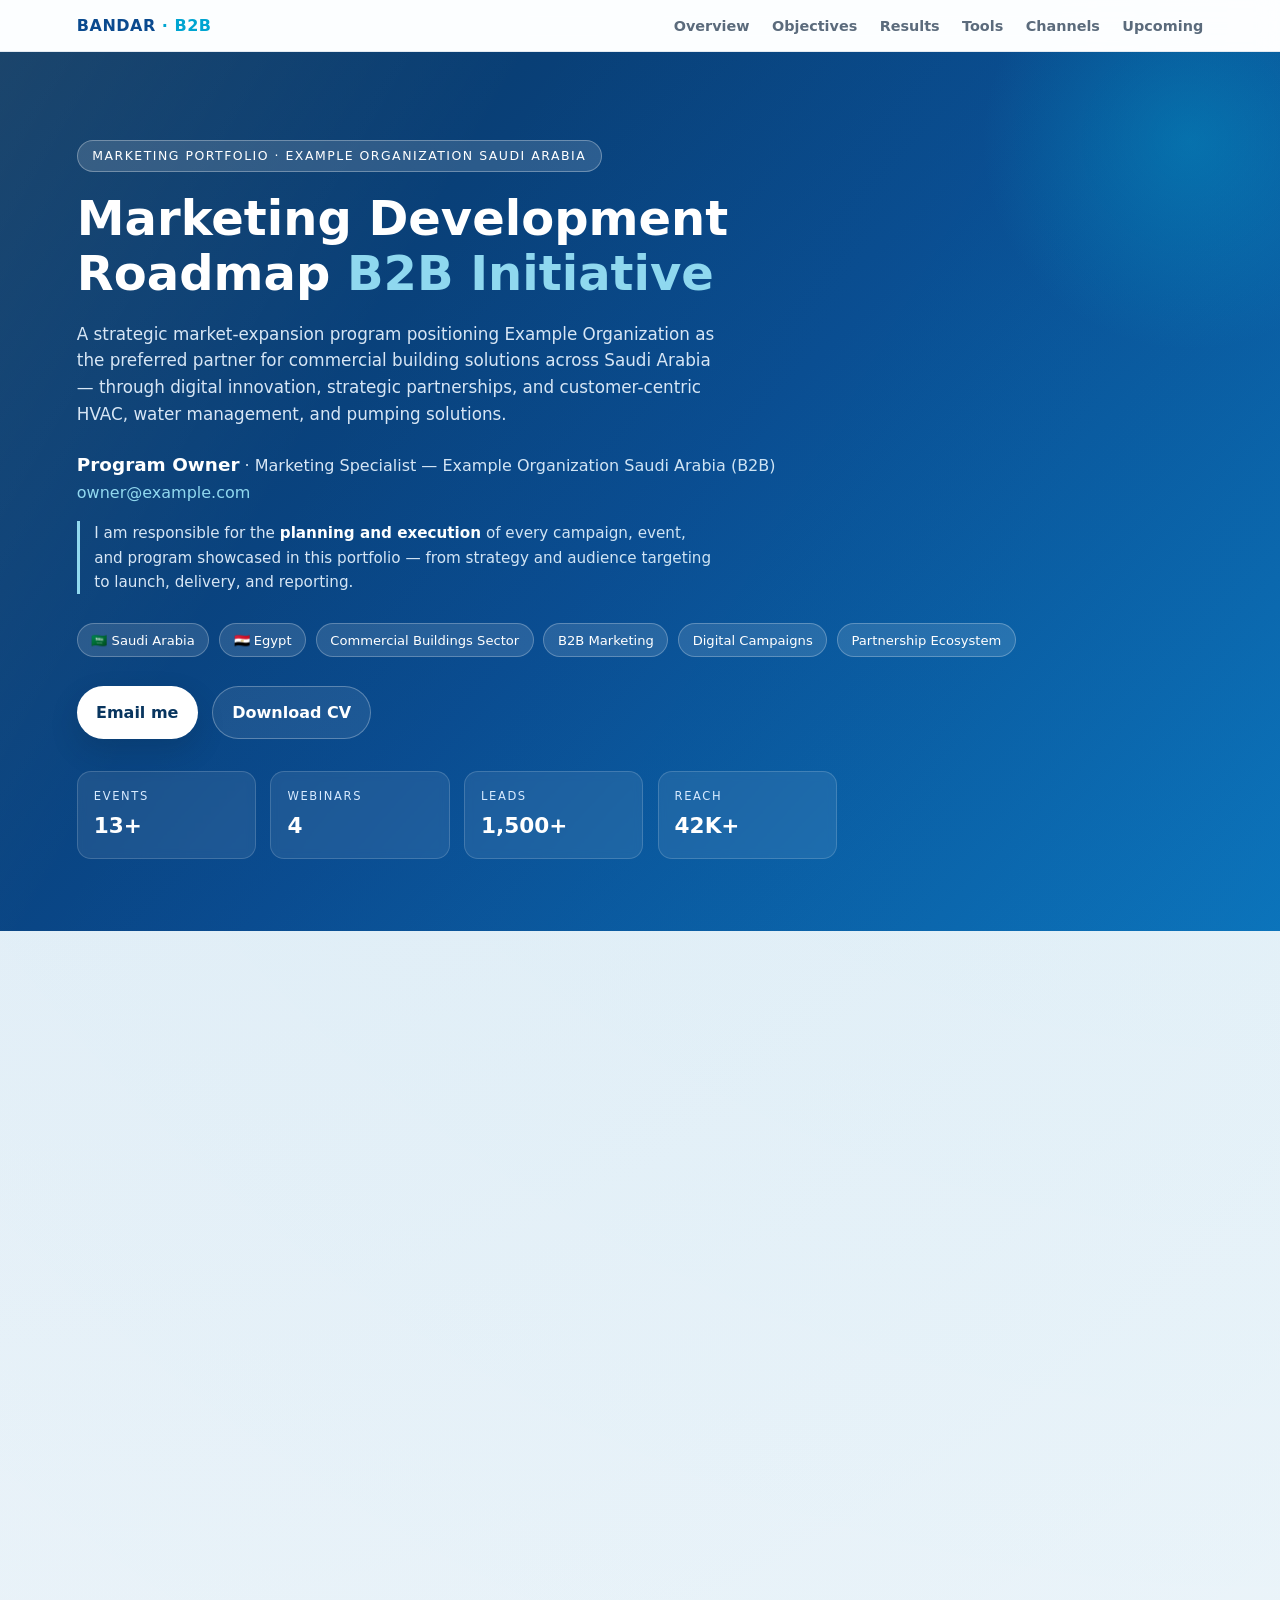
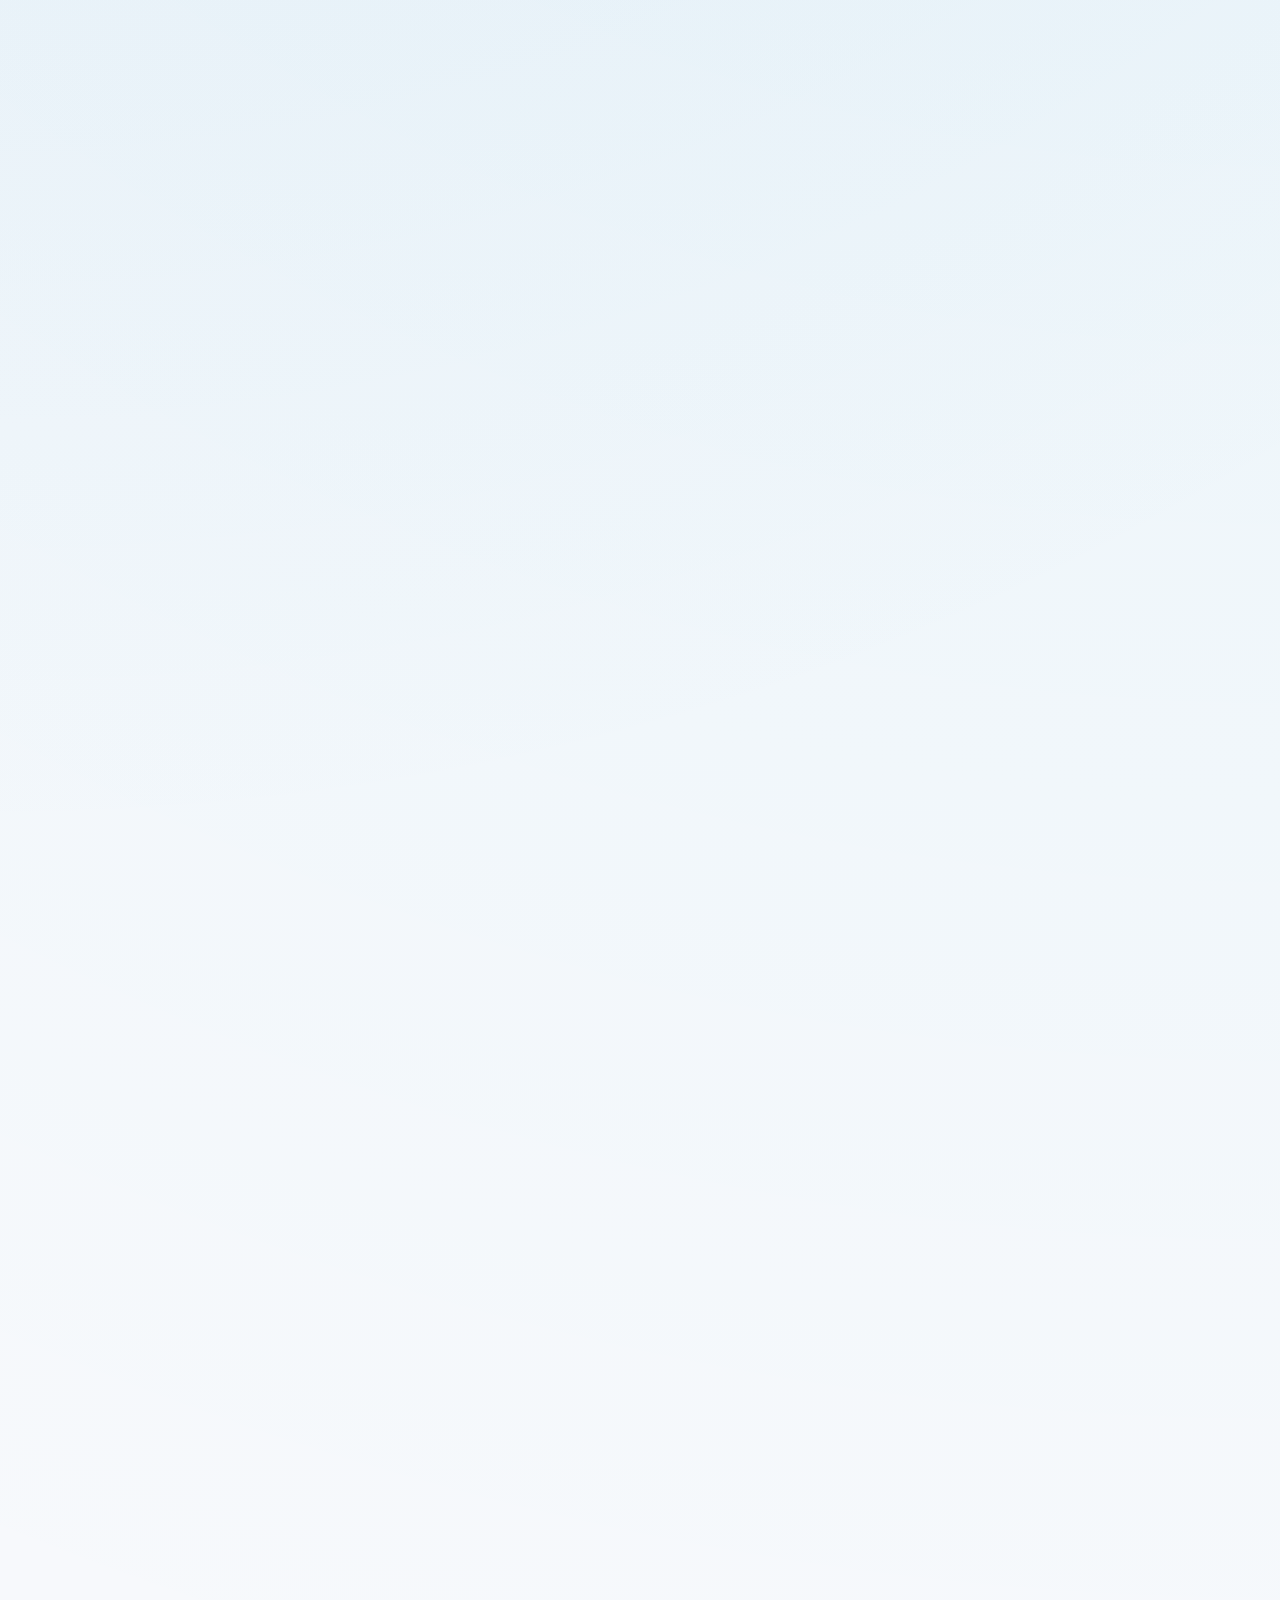
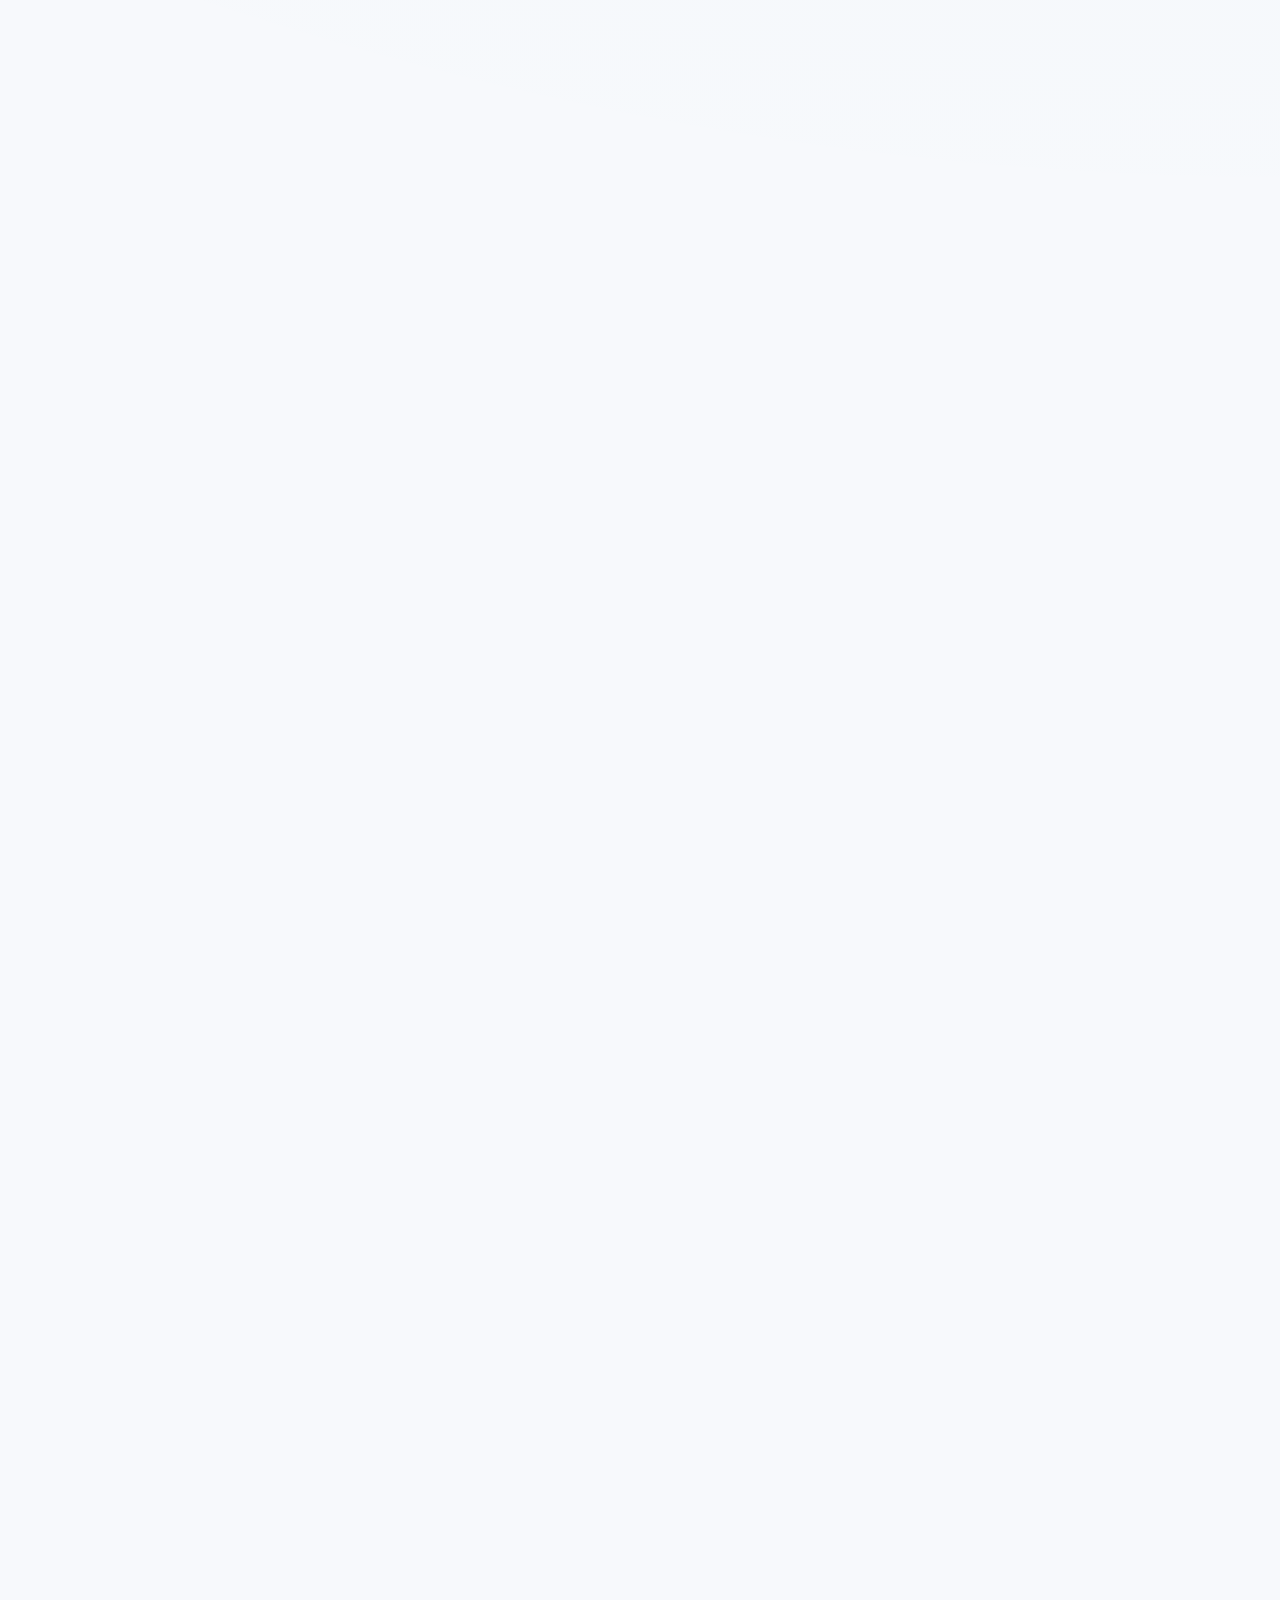
==== commit 668690de: "Merge remote-tracking branch 'origin/main' into perf/defer-offscreen-sections" ====
--- a/portfolio/index.html
+++ b/portfolio/index.html
@@ -20,27 +20,43 @@
   }
   * { margin: 0; padding: 0; box-sizing: border-box; }
   html { scroll-behavior: smooth; }
-  body { font-family: "Segoe UI", system-ui, -apple-system, sans-serif; color: var(--ink); background: var(--bg); line-height: 1.6; }
+  body {
+    font-family: "Segoe UI", system-ui, -apple-system, sans-serif; color: var(--ink);
+    background:
+      radial-gradient(circle at top left, rgba(13, 105, 184, 0.08), transparent 20%),
+      radial-gradient(circle at right top, rgba(0, 165, 209, 0.08), transparent 28%),
+      var(--bg);
+    line-height: 1.6;
+  }
 
   /* Nav */
   nav {
     position: sticky; top: 0; z-index: 100;
-    background: rgba(255,255,255,0.95); backdrop-filter: blur(8px);
+    background: rgba(255,255,255,0.92); backdrop-filter: blur(10px);
     border-bottom: 1px solid #e3e9f0;
     display: flex; align-items: center; justify-content: space-between;
-    padding: 0.8rem 6vw;
+    padding: 0.8rem 6vw; box-shadow: 0 1px 0 rgba(10,74,143,0.04);
   }
   nav .brand { font-weight: 700; color: var(--blue); letter-spacing: 0.5px; }
   nav .brand span { color: var(--accent); }
   nav ul { display: flex; gap: 1.4rem; list-style: none; }
-  nav a { text-decoration: none; color: var(--muted); font-size: 0.9rem; font-weight: 600; }
+  nav a { text-decoration: none; color: var(--muted); font-size: 0.9rem; font-weight: 600; position: relative; }
+  nav a::after {
+    content: ""; position: absolute; left: 0; bottom: -0.3rem; width: 100%; height: 2px;
+    background: var(--accent); border-radius: 99px; transform: scaleX(0); transform-origin: left; transition: transform 0.2s ease;
+  }
   nav a:hover { color: var(--blue); }
+  nav a:hover::after { transform: scaleX(1); }
 
   /* Hero */
   header {
-    background: linear-gradient(135deg, var(--blue-dark) 0%, var(--blue) 55%, #0d6db8 100%);
-    color: #fff; padding: 5.5rem 6vw 4.5rem;
-    position: relative; overflow: hidden;
+    background: linear-gradient(135deg, var(--blue-dark) 0%, var(--blue) 52%, #0d6db8 100%);
+    color: #fff; padding: 5.5rem 6vw 4.5rem; position: relative; overflow: hidden;
+  }
+  header::before {
+    content: ""; position: absolute; inset: 0;
+    background: linear-gradient(120deg, rgba(255,255,255,0.08), transparent 30%, rgba(0,165,209,0.12));
+    pointer-events: none;
   }
   header::after {
     content: ""; position: absolute; right: -120px; top: -120px;
@@ -52,15 +68,40 @@
     border: 1px solid rgba(255,255,255,0.3);
     padding: 0.3rem 0.9rem; border-radius: 999px;
     font-size: 0.78rem; letter-spacing: 1.5px; text-transform: uppercase; margin-bottom: 1.2rem;
-  }
-  header h1 { font-size: clamp(1.9rem, 4vw, 3rem); line-height: 1.15; max-width: 780px; }
+    position: relative; z-index: 1;
+  }
+  header h1 { position: relative; z-index: 1; font-size: clamp(1.9rem, 4vw, 3rem); line-height: 1.15; max-width: 780px; }
   header h1 em { font-style: normal; color: #8fd8ef; }
-  header p.lede { margin-top: 1.2rem; max-width: 640px; font-size: 1.05rem; color: #d7e6f5; }
-  .hero-tags { margin-top: 1.8rem; display: flex; flex-wrap: wrap; gap: 0.6rem; }
+  header p.lede { position: relative; z-index: 1; margin-top: 1.2rem; max-width: 640px; font-size: 1.05rem; color: #d7e6f5; }
+  .hero-tags { position: relative; z-index: 1; margin-top: 1.8rem; display: flex; flex-wrap: wrap; gap: 0.6rem; }
   .hero-tags span {
     background: rgba(255,255,255,0.12); border: 1px solid rgba(255,255,255,0.25);
     padding: 0.35rem 0.85rem; border-radius: 999px; font-size: 0.82rem;
   }
+  .hero-actions {
+    position: relative; z-index: 1; display: flex; flex-wrap: wrap; gap: 0.9rem; margin-top: 1.8rem;
+  }
+  .primary-btn, .secondary-btn {
+    display: inline-flex; align-items: center; justify-content: center; padding: 0.8rem 1.2rem;
+    border-radius: 999px; font-weight: 700; text-decoration: none; transition: transform 0.2s ease, box-shadow 0.2s ease;
+  }
+  .primary-btn {
+    background: #fff; color: var(--blue-dark); box-shadow: 0 12px 28px rgba(12, 31, 52, 0.18);
+  }
+  .secondary-btn {
+    background: rgba(255,255,255,0.08); color: #fff; border: 1px solid rgba(255,255,255,0.28);
+  }
+  .primary-btn:hover, .secondary-btn:hover { transform: translateY(-1px); }
+  .mini-summary {
+    position: relative; z-index: 1; margin-top: 2rem; display: grid; grid-template-columns: repeat(4, minmax(120px, 1fr)); gap: 0.9rem;
+    max-width: 760px;
+  }
+  .mini-summary div {
+    background: rgba(255,255,255,0.08); border: 1px solid rgba(255,255,255,0.16); border-radius: 14px;
+    padding: 0.9rem 1rem; backdrop-filter: blur(4px);
+  }
+  .mini-summary span { display: block; color: #d8ebff; font-size: 0.72rem; letter-spacing: 0.14em; text-transform: uppercase; }
+  .mini-summary strong { display: block; margin-top: 0.25rem; font-size: 1.35rem; color: #fff; }
 
   /* Layout */
   main { max-width: 1100px; margin: 0 auto; padding: 0 6vw; }
@@ -78,9 +119,11 @@
   .grid.cols-3 { grid-template-columns: repeat(auto-fit, minmax(240px, 1fr)); }
 
   .card {
-    background: var(--card); border-radius: var(--radius); box-shadow: var(--shadow);
-    padding: 1.5rem; border-top: 4px solid var(--accent);
-  }
+    background: linear-gradient(180deg, rgba(255,255,255,0.96), rgba(247,249,252,0.96));
+    border-radius: var(--radius); box-shadow: var(--shadow); padding: 1.5rem; border-top: 4px solid var(--accent);
+    border: 1px solid rgba(15, 77, 143, 0.08); transition: transform 0.2s ease, box-shadow 0.2s ease;
+  }
+  .card:hover { transform: translateY(-2px); box-shadow: 0 10px 22px rgba(10,74,143,0.1); }
   .card h3 { color: var(--blue); font-size: 1.05rem; margin-bottom: 0.5rem; }
   .card h3 img.tool-logo { width: 22px; height: 22px; object-fit: contain; vertical-align: -4px; margin-right: 8px; border-radius: 4px; }
   .card p, .card li { font-size: 0.92rem; color: var(--muted); }
@@ -92,7 +135,9 @@
   .metric {
     background: linear-gradient(160deg, var(--blue) 0%, var(--blue-dark) 100%);
     color: #fff; border-radius: var(--radius); padding: 1.4rem 1.2rem; text-align: center;
-  }
+    border: 1px solid rgba(143,216,239,0.18); box-shadow: 0 12px 26px rgba(10,74,143,0.14); transition: transform 0.2s ease, box-shadow 0.2s ease;
+  }
+  .metric:hover { transform: translateY(-2px); box-shadow: 0 18px 28px rgba(10,74,143,0.18); }
   .metric .num { font-size: 1.9rem; font-weight: 800; color: #8fd8ef; }
   .metric .label { font-size: 0.8rem; letter-spacing: 0.5px; text-transform: uppercase; color: #c9def2; margin-top: 0.3rem; }
   .placeholder-note {
@@ -102,17 +147,18 @@
   /* Audience chips */
   .chips { display: flex; flex-wrap: wrap; gap: 0.7rem; }
   .chip {
-    background: var(--blue-light); color: var(--blue-dark);
+    background: linear-gradient(135deg, #edf6ff 0%, #e4f0ff 100%); color: var(--blue-dark);
     padding: 0.55rem 1.1rem; border-radius: 999px; font-size: 0.88rem; font-weight: 600;
-    border: 1px solid #cfe0f2;
+    border: 1px solid #cfe0f2; box-shadow: 0 4px 12px rgba(10,74,143,0.05);
   }
 
   /* Table */
-  table { width: 100%; border-collapse: collapse; background: var(--card); border-radius: var(--radius); overflow: hidden; box-shadow: var(--shadow); }
-  th { background: var(--blue); color: #fff; text-align: left; padding: 0.85rem 1rem; font-size: 0.85rem; letter-spacing: 0.5px; }
+  table { width: 100%; border-collapse: collapse; background: var(--card); border-radius: var(--radius); overflow: hidden; box-shadow: var(--shadow); border: 1px solid rgba(15,77,143,0.06); }
+  th { background: linear-gradient(180deg, var(--blue) 0%, #0c5ca5 100%); color: #fff; text-align: left; padding: 0.85rem 1rem; font-size: 0.85rem; letter-spacing: 0.5px; }
   td { padding: 0.85rem 1rem; font-size: 0.9rem; color: var(--muted); border-bottom: 1px solid #eef2f7; }
   tr:last-child td { border-bottom: none; }
   td strong { color: var(--ink); }
+  tbody tr:hover { background: rgba(13, 105, 184, 0.02); }
 
   /* Timeline */
   .timeline { position: relative; margin-left: 12px; padding-left: 2rem; border-left: 3px solid #cfe0f2; }
@@ -150,6 +196,12 @@
   }
   footer strong { color: #fff; }
   footer .roles { margin-top: 0.8rem; font-size: 0.82rem; color: #9db8d4; }
+
+  @media (max-width: 700px) {
+    nav { flex-direction: column; gap: 0.8rem; padding-top: 1rem; padding-bottom: 1rem; }
+    nav ul { flex-wrap: wrap; justify-content: center; }
+    .mini-summary { grid-template-columns: repeat(2, minmax(120px, 1fr)); }
+  }
 
   @media print {
     nav { display: none; }
@@ -201,6 +253,16 @@
     <span>Digital Campaigns</span>
     <span>Partnership Ecosystem</span>
   </div>
+  <div class="hero-actions">
+    <a class="primary-btn" href="mailto:b.aldaood@hotmail.com">Email me</a>
+    <a class="secondary-btn" href="Bandar-Aldawood-CV.pdf" target="_blank" rel="noreferrer">Download CV</a>
+  </div>
+  <div class="mini-summary">
+    <div><span>Events</span><strong>13+</strong></div>
+    <div><span>Webinars</span><strong>4</strong></div>
+    <div><span>Leads</span><strong>1,500+</strong></div>
+    <div><span>Reach</span><strong>42K+</strong></div>
+  </div>
 </header>
 
 <main>
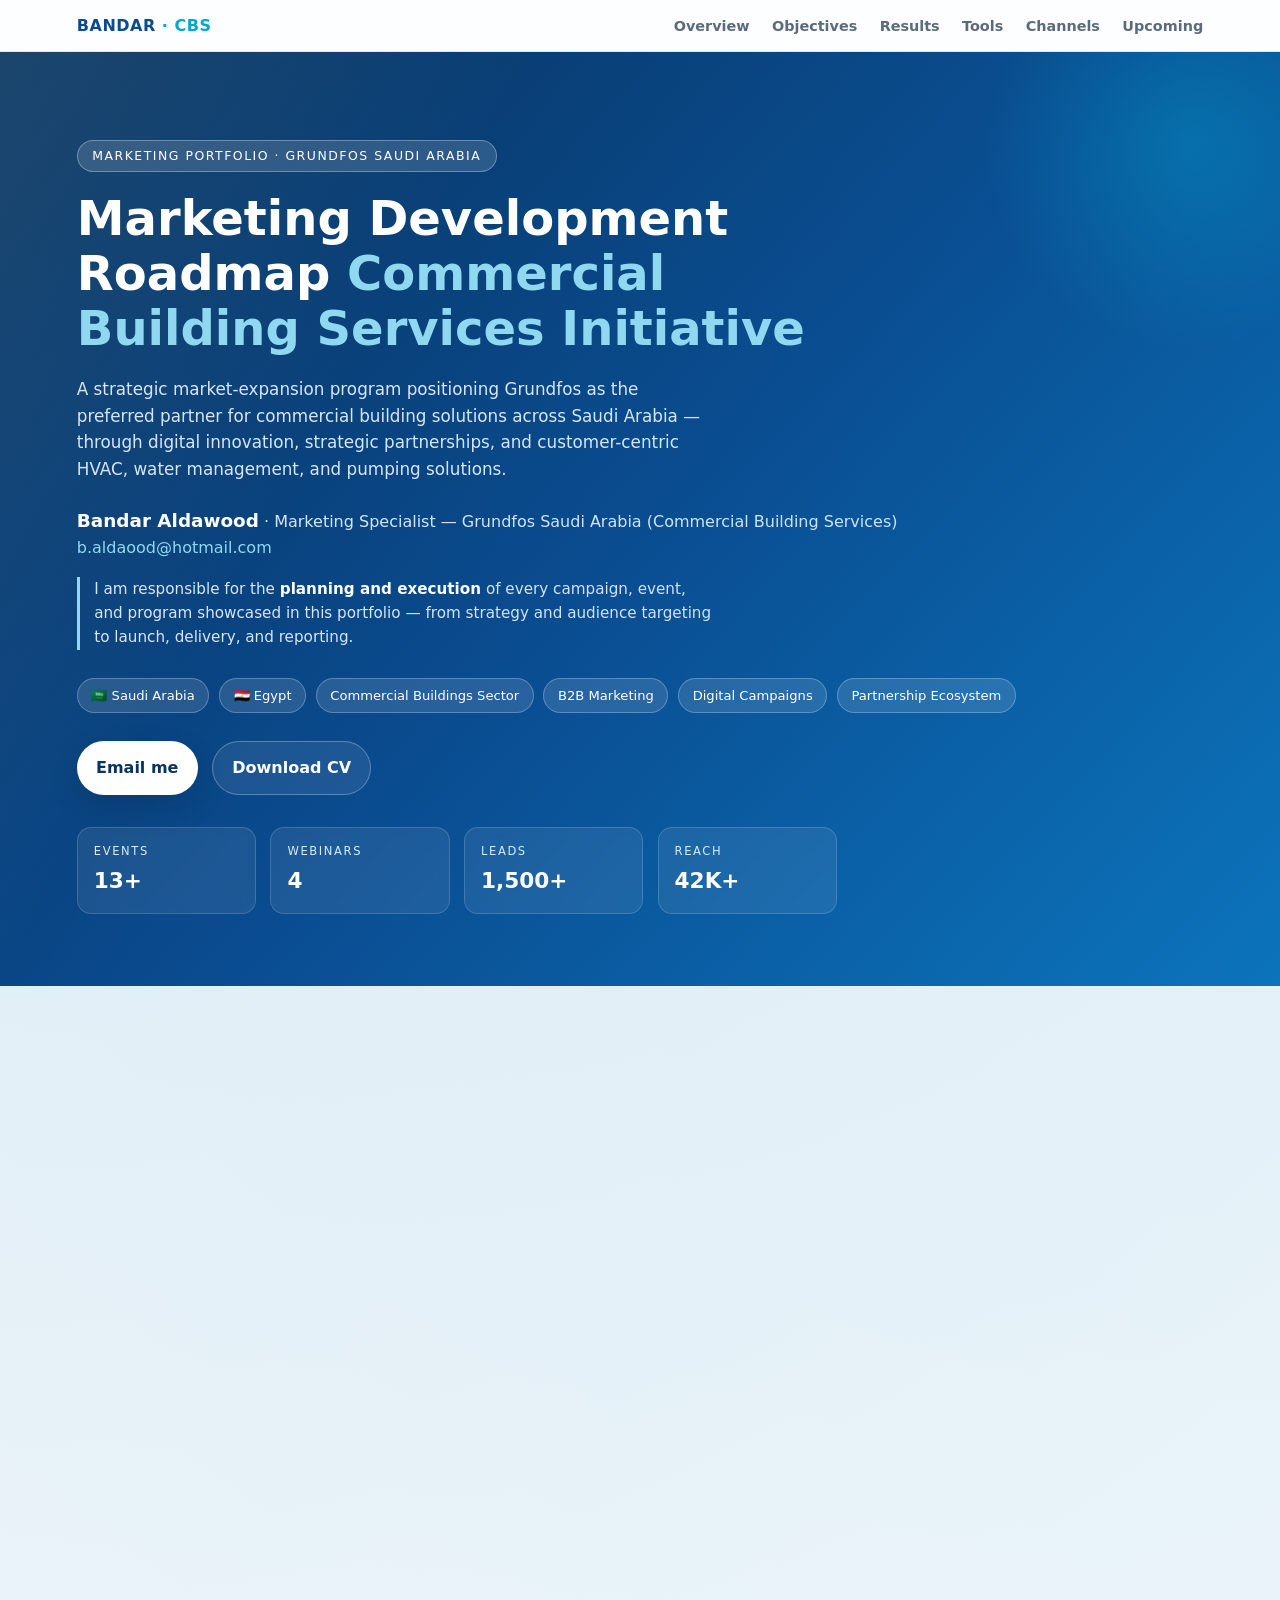
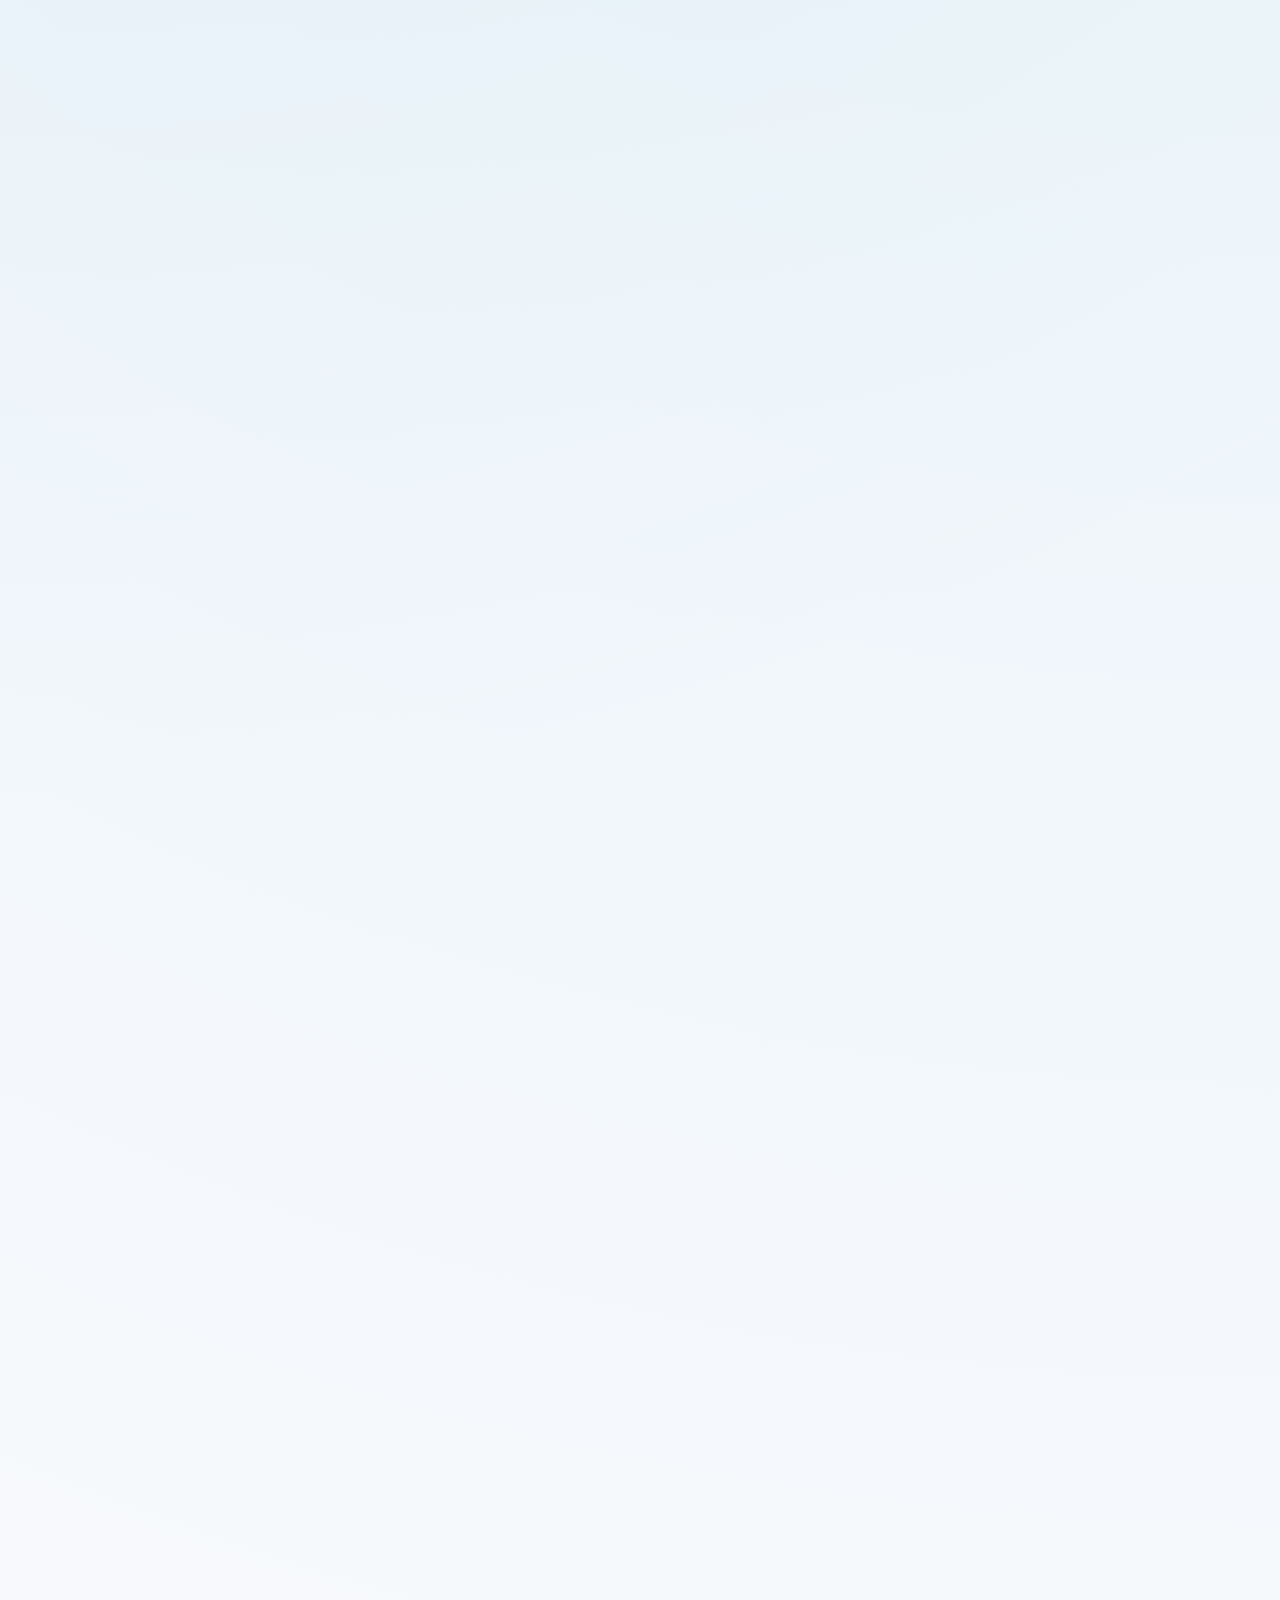
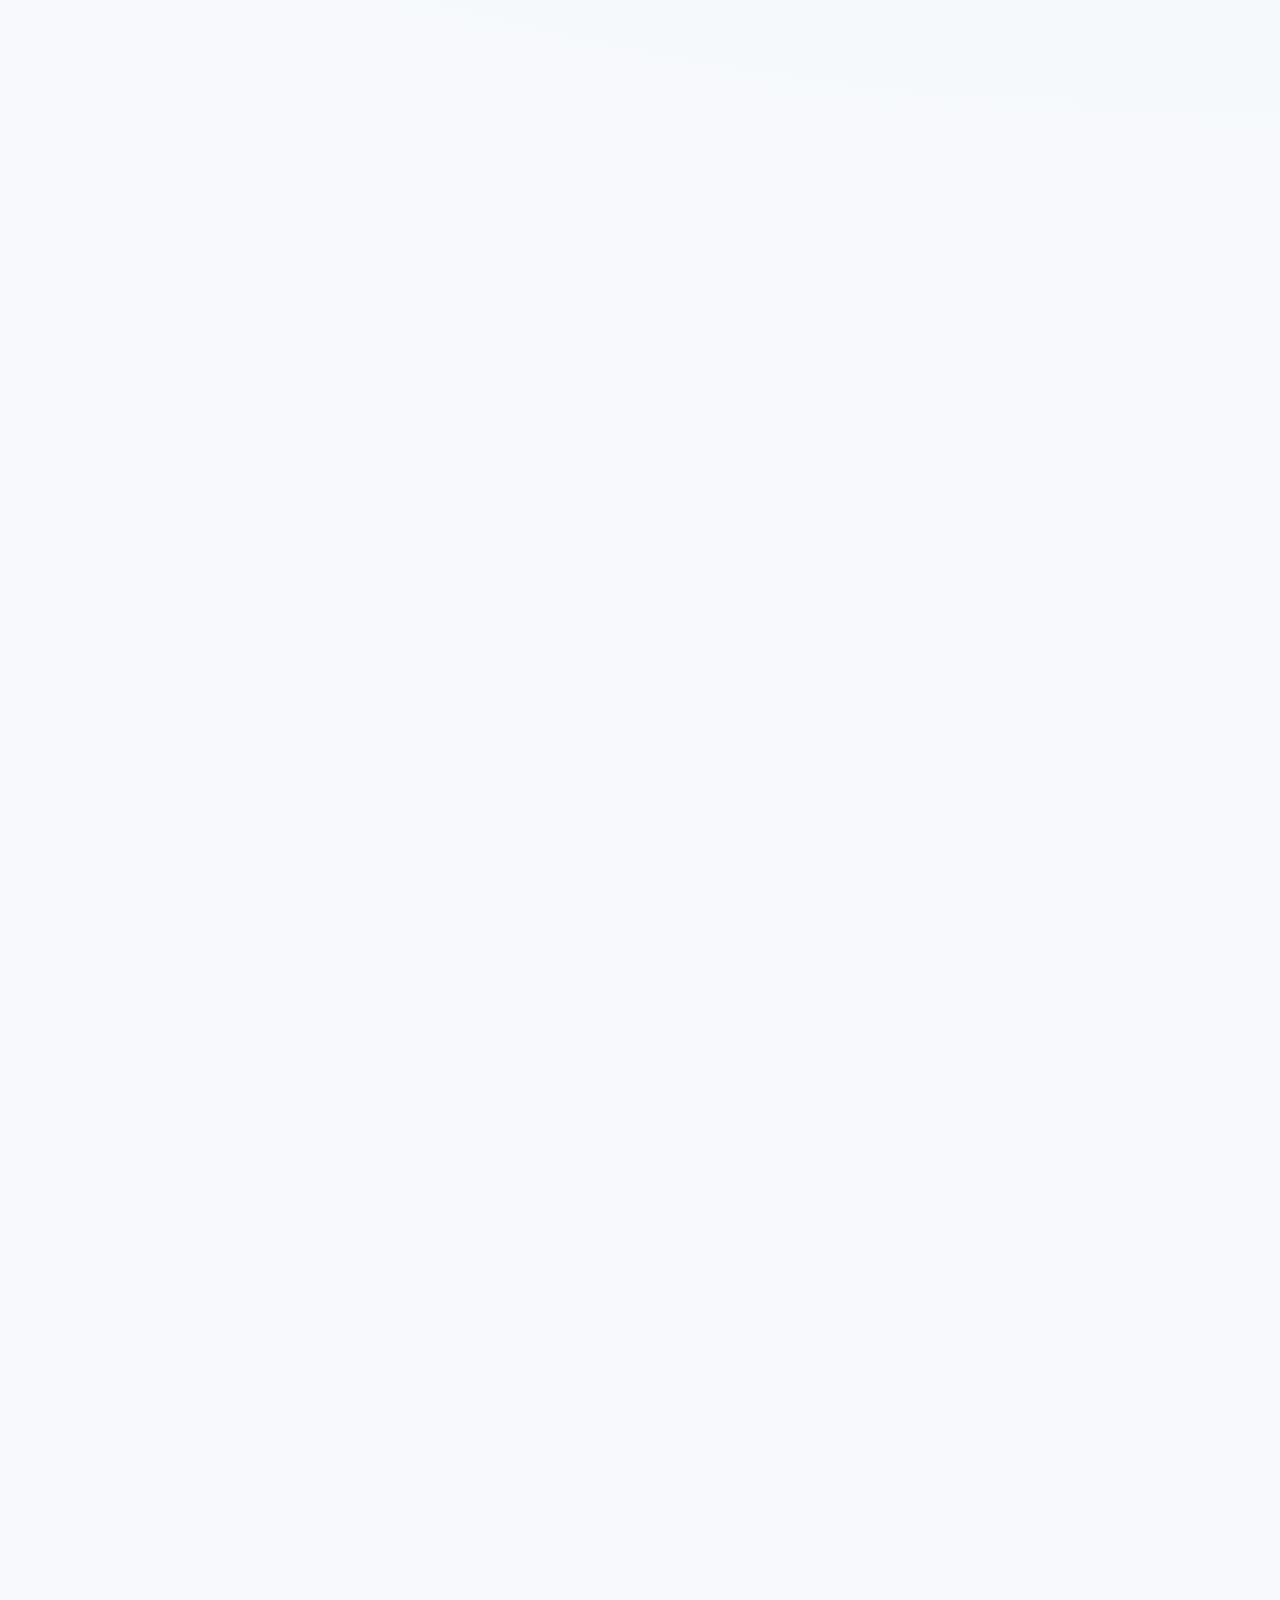
==== commit 3ec2c759: "Polish portfolio visuals: background gradients, nav hover, hero styling Co-authored-by: Copilot App " ====
--- a/portfolio/index.html
+++ b/portfolio/index.html
@@ -3,7 +3,7 @@
 <head>
 <meta charset="UTF-8">
 <meta name="viewport" content="width=device-width, initial-scale=1.0">
-<title>Program Owner — Marketing Portfolio | Example Organization Saudi Arabia B2B Initiative</title>
+<title>Bandar Aldawood — Marketing Portfolio | Grundfos Saudi Arabia CBS Initiative</title>
 <style>
   :root {
     --blue: #0a4a8f;
@@ -217,7 +217,7 @@
 <body>
 
 <nav>
-  <div class="brand">BANDAR<span> · B2B</span></div>
+  <div class="brand">BANDAR<span> · CBS</span></div>
   <ul>
     <li><a href="#overview">Overview</a></li>
     <li><a href="#objectives">Objectives</a></li>
@@ -229,16 +229,16 @@
 </nav>
 
 <header>
-  <div class="eyebrow">Marketing Portfolio · Example Organization Saudi Arabia</div>
-  <h1>Marketing Development Roadmap <em>B2B Initiative</em></h1>
+  <div class="eyebrow">Marketing Portfolio · Grundfos Saudi Arabia</div>
+  <h1>Marketing Development Roadmap <em>Commercial Building Services Initiative</em></h1>
   <p class="lede">
-    A strategic market-expansion program positioning Example Organization as the preferred partner for
+    A strategic market-expansion program positioning Grundfos as the preferred partner for
     commercial building solutions across Saudi Arabia — through digital innovation, strategic
     partnerships, and customer-centric HVAC, water management, and pumping solutions.
   </p>
   <p style="margin-top:1.4rem; font-size:1rem; color:#d7e6f5;">
-    <strong style="color:#fff; font-size:1.15rem;">Program Owner</strong> · Marketing Specialist — Example Organization Saudi Arabia (B2B)<br>
-    <a href="mailto:owner@example.com" style="color:#8fd8ef; text-decoration:none;">owner@example.com</a>
+    <strong style="color:#fff; font-size:1.15rem;">Bandar Aldawood</strong> · Marketing Specialist — Grundfos Saudi Arabia (Commercial Building Services)<br>
+    <a href="mailto:b.aldaood@hotmail.com" style="color:#8fd8ef; text-decoration:none;">b.aldaood@hotmail.com</a>
   </p>
   <p style="margin-top:1rem; max-width:640px; font-size:0.95rem; color:#d7e6f5; border-left:3px solid #8fd8ef; padding-left:0.9rem;">
     I am responsible for the <strong style="color:#fff;">planning and execution</strong> of every
@@ -272,7 +272,7 @@
   <div class="rule"></div>
   <p class="subtitle">
     The Bandar initiative leverages digital innovation, strategic partnerships, and
-    customer-centric solutions to establish Example Organization market leadership in HVAC, water
+    customer-centric solutions to establish Grundfos market leadership in HVAC, water
     management, and pumping systems for commercial infrastructure in Saudi Arabia.
   </p>
   <h3 style="color:var(--blue); margin:1.2rem 0 0.6rem;">Decision Makers</h3>
@@ -336,7 +336,7 @@
   <div class="grid cols-2">
     <div class="card">
       <h3>📍 Market Penetration &amp; Brand Presence</h3>
-      <p>Establish Example Organization as the preferred partner for commercial building solutions across Saudi Arabia.</p>
+      <p>Establish Grundfos as the preferred partner for commercial building solutions across Saudi Arabia.</p>
       <ul>
         <li>Localized campaigns reflecting Saudi business culture</li>
         <li>Strategic partnerships with major contractors and consulting engineers</li>
@@ -347,7 +347,7 @@
       <h3>💻 Digital Innovation &amp; Customer Engagement</h3>
       <p>Seamless digital experiences that educate, engage, and convert decision makers.</p>
       <ul>
-        <li>Integrated campaigns across professional social network and industry platforms</li>
+        <li>Integrated campaigns across LinkedIn and industry platforms</li>
         <li>Technical content showcasing efficiency and cost savings</li>
         <li>Targeted advertising to facility managers and procurement professionals</li>
       </ul>
@@ -376,7 +376,7 @@
 <section id="results">
   <h2>Results &amp; Impact</h2>
   <div class="rule"></div>
-  <p class="subtitle">Real campaign performance across the IMEA B2B program (Nov 2025 – 2026).</p>
+  <p class="subtitle">Real campaign performance across the IMEA CBS program (Nov 2025 – 2026).</p>
   <div class="metrics">
     <div class="metric"><div class="num">1,500+</div><div class="label">New Leads (2026)</div></div>
     <div class="metric"><div class="num">26.6K</div><div class="label">Emails Sent</div></div>
@@ -389,7 +389,7 @@
     <div class="metric"><div class="num">951</div><div class="label">Social Engagements</div></div>
     <div class="metric"><div class="num">48</div><div class="label">Always ON Communication Assets</div></div>
   </div>
-  <p class="placeholder-note">Sources: marketing automation platform (IMEA B2B GSA + GEG newsletters), social media analytics platform campaign scorecard, event registration platform event registrations, AOC emailer schedule.</p>
+  <p class="placeholder-note">Sources: Marketo (IMEA CBS GSA + GEG newsletters), Sprinklr campaign scorecard, STOVA event registrations, AOC emailer schedule.</p>
 
   <h2 style="margin-top:2.5rem;">Signature Events</h2>
   <div class="rule"></div>
@@ -418,19 +418,19 @@
     <tr><td>1</td><td><strong>Optimized Chilled Water Systems</strong></td><td>✅ Done</td></tr>
     <tr><td>2</td><td><strong>Optimizing HVAC Pumping Systems</strong></td><td>🔄 In Progress</td></tr>
     <tr><td>3</td><td><strong>Efficient Wastewater Pumping</strong></td><td>🔄 In Progress</td></tr>
-    <tr><td>4</td><td><strong>Example Organization Modular Systems</strong></td><td>🔄 In Progress</td></tr>
+    <tr><td>4</td><td><strong>Grundfos Modular Systems</strong></td><td>🔄 In Progress</td></tr>
   </table>
 
   <h2 style="margin-top:2.5rem;">Social Campaign Scorecard</h2>
   <div class="rule"></div>
   <table>
     <tr><th>Campaign</th><th>Posts</th><th>Engagements</th><th>Likes &amp; Reactions</th><th>Shares</th><th>Reach</th></tr>
-    <tr><td><strong>B2B – General</strong></td><td>55</td><td>700</td><td>663</td><td>22</td><td>18.56K</td></tr>
-    <tr><td><strong>B2B – HVAC</strong></td><td>15</td><td>145</td><td>133</td><td>11</td><td>3.34K</td></tr>
-    <tr><td><strong>B2B – Country Specific Content</strong></td><td>7</td><td>106</td><td>106</td><td>0</td><td>3.51K</td></tr>
+    <tr><td><strong>CBS – General</strong></td><td>55</td><td>700</td><td>663</td><td>22</td><td>18.56K</td></tr>
+    <tr><td><strong>CBS – HVAC</strong></td><td>15</td><td>145</td><td>133</td><td>11</td><td>3.34K</td></tr>
+    <tr><td><strong>CBS – Country Specific Content</strong></td><td>7</td><td>106</td><td>106</td><td>0</td><td>3.51K</td></tr>
     <tr><td><strong>Total</strong></td><td><strong>77</strong></td><td><strong>951</strong></td><td><strong>902</strong></td><td><strong>33</strong></td><td><strong>~25.4K</strong></td></tr>
   </table>
-  <p class="placeholder-note">Source: social media analytics platform campaign overview dashboard — lifetime performance, all B2B campaigns.</p>
+  <p class="placeholder-note">Source: Sprinklr campaign overview dashboard — lifetime performance, all CBS campaigns.</p>
 </section>
 
 <section id="tools">
@@ -439,7 +439,7 @@
   <p class="subtitle">The marketing technology stack powering campaign execution, events, analytics, and project delivery.</p>
   <div class="grid cols-3">
     <div class="card">
-      <h3><img class="tool-logo" src="assets/marketo.png" alt="marketing automation platform logo" loading="lazy" decoding="async">marketing automation platform</h3>
+      <h3><img class="tool-logo" src="assets/marketo.png" alt="Marketo logo">Marketo</h3>
       <p><strong>Marketing Automation</strong></p>
       <ul>
         <li>31 newsletter and marketing emails sends across GSA &amp; GEG audiences</li>
@@ -448,16 +448,16 @@
       </ul>
     </div>
     <div class="card">
-      <h3><img class="tool-logo" src="assets/sprinklr.png" alt="social media analytics platform logo" loading="lazy" decoding="async">social media analytics platform</h3>
+      <h3><img class="tool-logo" src="assets/sprinklr.png" alt="Sprinklr logo">Sprinklr</h3>
       <p><strong>Social Media Management</strong></p>
       <ul>
-        <li>82 posts published across 4 B2B campaigns</li>
+        <li>82 posts published across 4 CBS campaigns</li>
         <li>951 total engagements · 25.4K post reach</li>
         <li>Campaign scorecards: General, HVAC, country-specific &amp; reactive content</li>
       </ul>
     </div>
     <div class="card">
-      <h3><img class="tool-logo" src="assets/stova.png" alt="event registration platform logo" loading="lazy" decoding="async">event registration platform</h3>
+      <h3><img class="tool-logo" src="assets/stova.png" alt="STOVA logo">STOVA</h3>
       <p><strong>Event Management</strong></p>
       <ul>
         <li>13 events delivered — Riyadh, Jeddah, Dammam, Cairo &amp; Sharm</li>
@@ -466,7 +466,7 @@
       </ul>
     </div>
     <div class="card">
-      <h3><img class="tool-logo" src="assets/powerbi.svg" alt="analytics dashboard logo" loading="lazy" decoding="async">analytics dashboard</h3>
+      <h3><img class="tool-logo" src="assets/powerbi.svg" alt="Power BI logo">Power BI</h3>
       <p><strong>Analytics &amp; Dashboards</strong></p>
       <ul>
         <li>Weekly unified KPI dashboard (spend → revenue)</li>
@@ -475,7 +475,7 @@
       </ul>
     </div>
     <div class="card">
-      <h3><img class="tool-logo" src="assets/clickup.svg" alt="project management platform logo" loading="lazy" decoding="async">project management platform</h3>
+      <h3><img class="tool-logo" src="assets/clickup.svg" alt="ClickUp logo">ClickUp</h3>
       <p><strong>Project Management</strong></p>
       <ul>
         <li>Campaign planning, content calendar, and task tracking</li>
@@ -484,7 +484,7 @@
       </ul>
     </div>
     <div class="card">
-      <h3><img class="tool-logo" src="assets/office.svg" alt="Microsoft logo" loading="lazy" decoding="async">office productivity tools</h3>
+      <h3><img class="tool-logo" src="assets/office.svg" alt="Microsoft logo">Microsoft Office</h3>
       <p><strong>Professional Proficiency</strong></p>
       <ul>
         <li><strong>Excel</strong> — campaign schedules, status trackers, and reporting</li>
@@ -500,7 +500,7 @@
   <div class="rule"></div>
   <table>
     <tr><th>Channel</th><th>Tactic</th><th>Objective</th></tr>
-    <tr><td><strong>Social Media</strong></td><td>professional social network thought leadership, targeted ads, case studies</td><td>Build authority, generate leads</td></tr>
+    <tr><td><strong>Social Media</strong></td><td>LinkedIn thought leadership, targeted ads, case studies</td><td>Build authority, generate leads</td></tr>
     <tr><td><strong>Digital Events</strong></td><td>Webinars, virtual product showcases, industry forums</td><td>Educate market, establish expertise</td></tr>
     <tr><td><strong>Content Marketing</strong></td><td>Technical guides, ROI calculators, sustainability reports</td><td>Address customer pain points</td></tr>
     <tr><td><strong>Direct Outreach</strong></td><td>Sales engagement, relationship building, customized proposals</td><td>Convert decision makers</td></tr>
@@ -529,9 +529,9 @@
       <ul>
         <li><strong>Optimizing HVAC Pumping Systems</strong> — 30 August</li>
         <li><strong>Efficient Wastewater Pumping</strong> — 22 October</li>
-        <li><strong>Example Organization Modular Systems</strong> — 18 November</li>
+        <li><strong>Grundfos Modular Systems</strong> — 18 November</li>
         <li><strong>Digital Campaign — GSA</strong> with CPD certificates</li>
-        <li><strong>B2B positioning / awareness campaign</strong> across SoMe &amp; emailers</li>
+        <li><strong>CBS positioning / awareness campaign</strong> across SoMe &amp; emailers</li>
       </ul>
     </div>
     <div class="card">
@@ -577,22 +577,22 @@
 </main>
 
 <footer>
-  <div style="font-size:1.05rem; margin-bottom:0.6rem;"><strong>Program Owner</strong> — Marketing Specialist, Example Organization Saudi Arabia (B2B)</div>
+  <div style="font-size:1.05rem; margin-bottom:0.6rem;"><strong>Bandar Aldawood</strong> — Marketing Specialist, Grundfos Saudi Arabia (Commercial Building Services)</div>
   <div>
-    <a href="mailto:owner@example.com" style="color:#8fd8ef; text-decoration:none;">owner@example.com</a>
+    <a href="mailto:b.aldaood@hotmail.com" style="color:#8fd8ef; text-decoration:none;">b.aldaood@hotmail.com</a>
   </div>
   <div style="margin-top:1rem;">
-    <strong>Example Organization</strong><br>
-    Regional office address withheld<br>
-    Saudi Arabia<br>
-    <a href="tel:+0000000000" style="color:#8fd8ef; text-decoration:none;">+000 00 000 0000</a>
+    <strong>Grundfos Saudi Arabia Company Ltd.</strong><br>
+    Prince Fahad Bin Ibrahim Al-Saud Street, Al Malaz<br>
+    P.O. Box 27597, Riyadh - 11427, Kingdom of Saudi Arabia<br>
+    <a href="tel:+966118293700" style="color:#8fd8ef; text-decoration:none;">+966 11 829 3700</a>
   </div>
   <div style="margin-top:0.8rem; display:flex; justify-content:center; gap:1.4rem; flex-wrap:wrap; align-items:center;">
-    <a href="https://www.example.com/sa" target="_blank" style="color:#8fd8ef; text-decoration:none; display:inline-flex; align-items:center; gap:0.4rem;"><svg width="18" height="18" viewBox="0 0 24 24" fill="none" stroke="#8fd8ef" stroke-width="2"><circle cx="12" cy="12" r="10"/><line x1="2" y1="12" x2="22" y2="12"/><path d="M12 2a15.3 15.3 0 0 1 4 10 15.3 15.3 0 0 1-4 10 15.3 15.3 0 0 1-4-10 15.3 15.3 0 0 1 4-10z"/></svg>example.com/sa</a>
-    <a href="https://www.example.com/social-profile" target="_blank" style="color:#8fd8ef; text-decoration:none; display:inline-flex; align-items:center; gap:0.4rem;"><svg width="18" height="18" viewBox="0 0 24 24" fill="#8fd8ef"><path d="M24 12.073c0-6.627-5.373-12-12-12s-12 5.373-12 12c0 5.99 4.388 10.954 10.125 11.854v-8.385H7.078v-3.47h3.047V9.43c0-3.007 1.792-4.669 4.533-4.669 1.312 0 2.686.235 2.686.235v2.953H15.83c-1.491 0-1.956.925-1.956 1.874v2.25h3.328l-.532 3.47h-2.796v8.385C19.612 23.027 24 18.062 24 12.073z"/></svg>Social profile</a>
-    <a href="https://www.example.com/company-profile" target="_blank" style="color:#8fd8ef; text-decoration:none; display:inline-flex; align-items:center; gap:0.4rem;"><svg width="18" height="18" viewBox="0 0 24 24" fill="#8fd8ef"><path d="M20.447 20.452h-3.554v-5.569c0-1.328-.027-3.037-1.852-3.037-1.853 0-2.136 1.445-2.136 2.939v5.667H9.351V9h3.414v1.561h.046c.477-.9 1.637-1.85 3.37-1.85 3.601 0 4.267 2.37 4.267 5.455v6.286zM5.337 7.433c-1.144 0-2.063-.926-2.063-2.065 0-1.138.92-2.063 2.063-2.063 1.14 0 2.064.925 2.064 2.063 0 1.139-.925 2.065-2.064 2.065zm1.782 13.019H3.555V9h3.564v11.452zM22.225 0H1.771C.792 0 0 .774 0 1.729v20.542C0 23.227.792 24 1.771 24h20.451C23.2 24 24 23.227 24 22.271V1.729C24 .774 23.2 0 22.222 0h.003z"/></svg>professional social network</a>
-  </div>
-  <div class="roles" style="margin-top:1rem;"><strong style="color:#fff;">Executive Sponsor:</strong> Example Organization Saudi Arabia Management · Marketing Team — campaign execution &amp; digital presence · Sales Team — stakeholder engagement &amp; relationships</div>
+    <a href="https://www.grundfos.com/sa" target="_blank" style="color:#8fd8ef; text-decoration:none; display:inline-flex; align-items:center; gap:0.4rem;"><svg width="18" height="18" viewBox="0 0 24 24" fill="none" stroke="#8fd8ef" stroke-width="2"><circle cx="12" cy="12" r="10"/><line x1="2" y1="12" x2="22" y2="12"/><path d="M12 2a15.3 15.3 0 0 1 4 10 15.3 15.3 0 0 1-4 10 15.3 15.3 0 0 1-4-10 15.3 15.3 0 0 1 4-10z"/></svg>grundfos.com/sa</a>
+    <a href="https://www.facebook.com/GrundfosMENA/" target="_blank" style="color:#8fd8ef; text-decoration:none; display:inline-flex; align-items:center; gap:0.4rem;"><svg width="18" height="18" viewBox="0 0 24 24" fill="#8fd8ef"><path d="M24 12.073c0-6.627-5.373-12-12-12s-12 5.373-12 12c0 5.99 4.388 10.954 10.125 11.854v-8.385H7.078v-3.47h3.047V9.43c0-3.007 1.792-4.669 4.533-4.669 1.312 0 2.686.235 2.686.235v2.953H15.83c-1.491 0-1.956.925-1.956 1.874v2.25h3.328l-.532 3.47h-2.796v8.385C19.612 23.027 24 18.062 24 12.073z"/></svg>Facebook</a>
+    <a href="https://www.linkedin.com/company/5195" target="_blank" style="color:#8fd8ef; text-decoration:none; display:inline-flex; align-items:center; gap:0.4rem;"><svg width="18" height="18" viewBox="0 0 24 24" fill="#8fd8ef"><path d="M20.447 20.452h-3.554v-5.569c0-1.328-.027-3.037-1.852-3.037-1.853 0-2.136 1.445-2.136 2.939v5.667H9.351V9h3.414v1.561h.046c.477-.9 1.637-1.85 3.37-1.85 3.601 0 4.267 2.37 4.267 5.455v6.286zM5.337 7.433c-1.144 0-2.063-.926-2.063-2.065 0-1.138.92-2.063 2.063-2.063 1.14 0 2.064.925 2.064 2.063 0 1.139-.925 2.065-2.064 2.065zm1.782 13.019H3.555V9h3.564v11.452zM22.225 0H1.771C.792 0 0 .774 0 1.729v20.542C0 23.227.792 24 1.771 24h20.451C23.2 24 24 23.227 24 22.271V1.729C24 .774 23.2 0 22.222 0h.003z"/></svg>LinkedIn</a>
+  </div>
+  <div class="roles" style="margin-top:1rem;"><strong style="color:#fff;">Executive Sponsor:</strong> Grundfos Saudi Arabia Management · Marketing Team — campaign execution &amp; digital presence · Sales Team — stakeholder engagement &amp; relationships</div>
 </footer>
 
 </body>
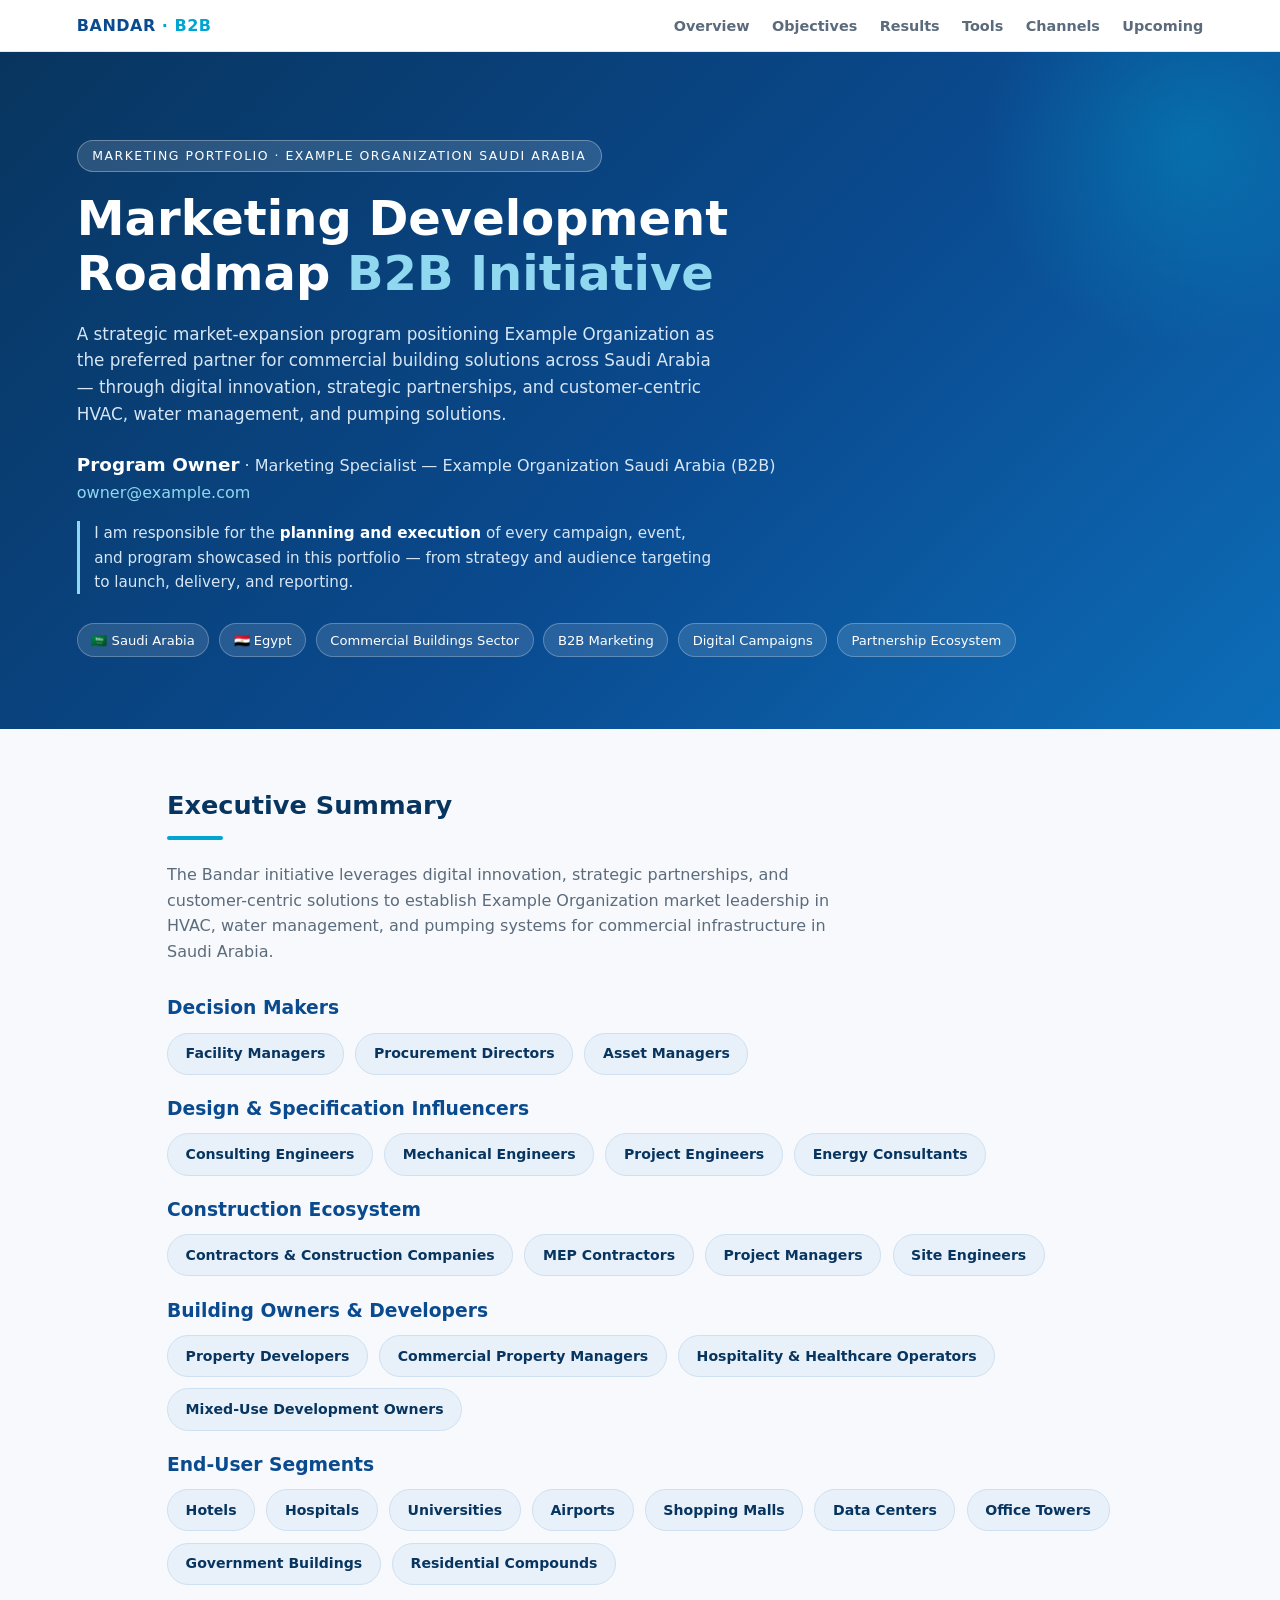
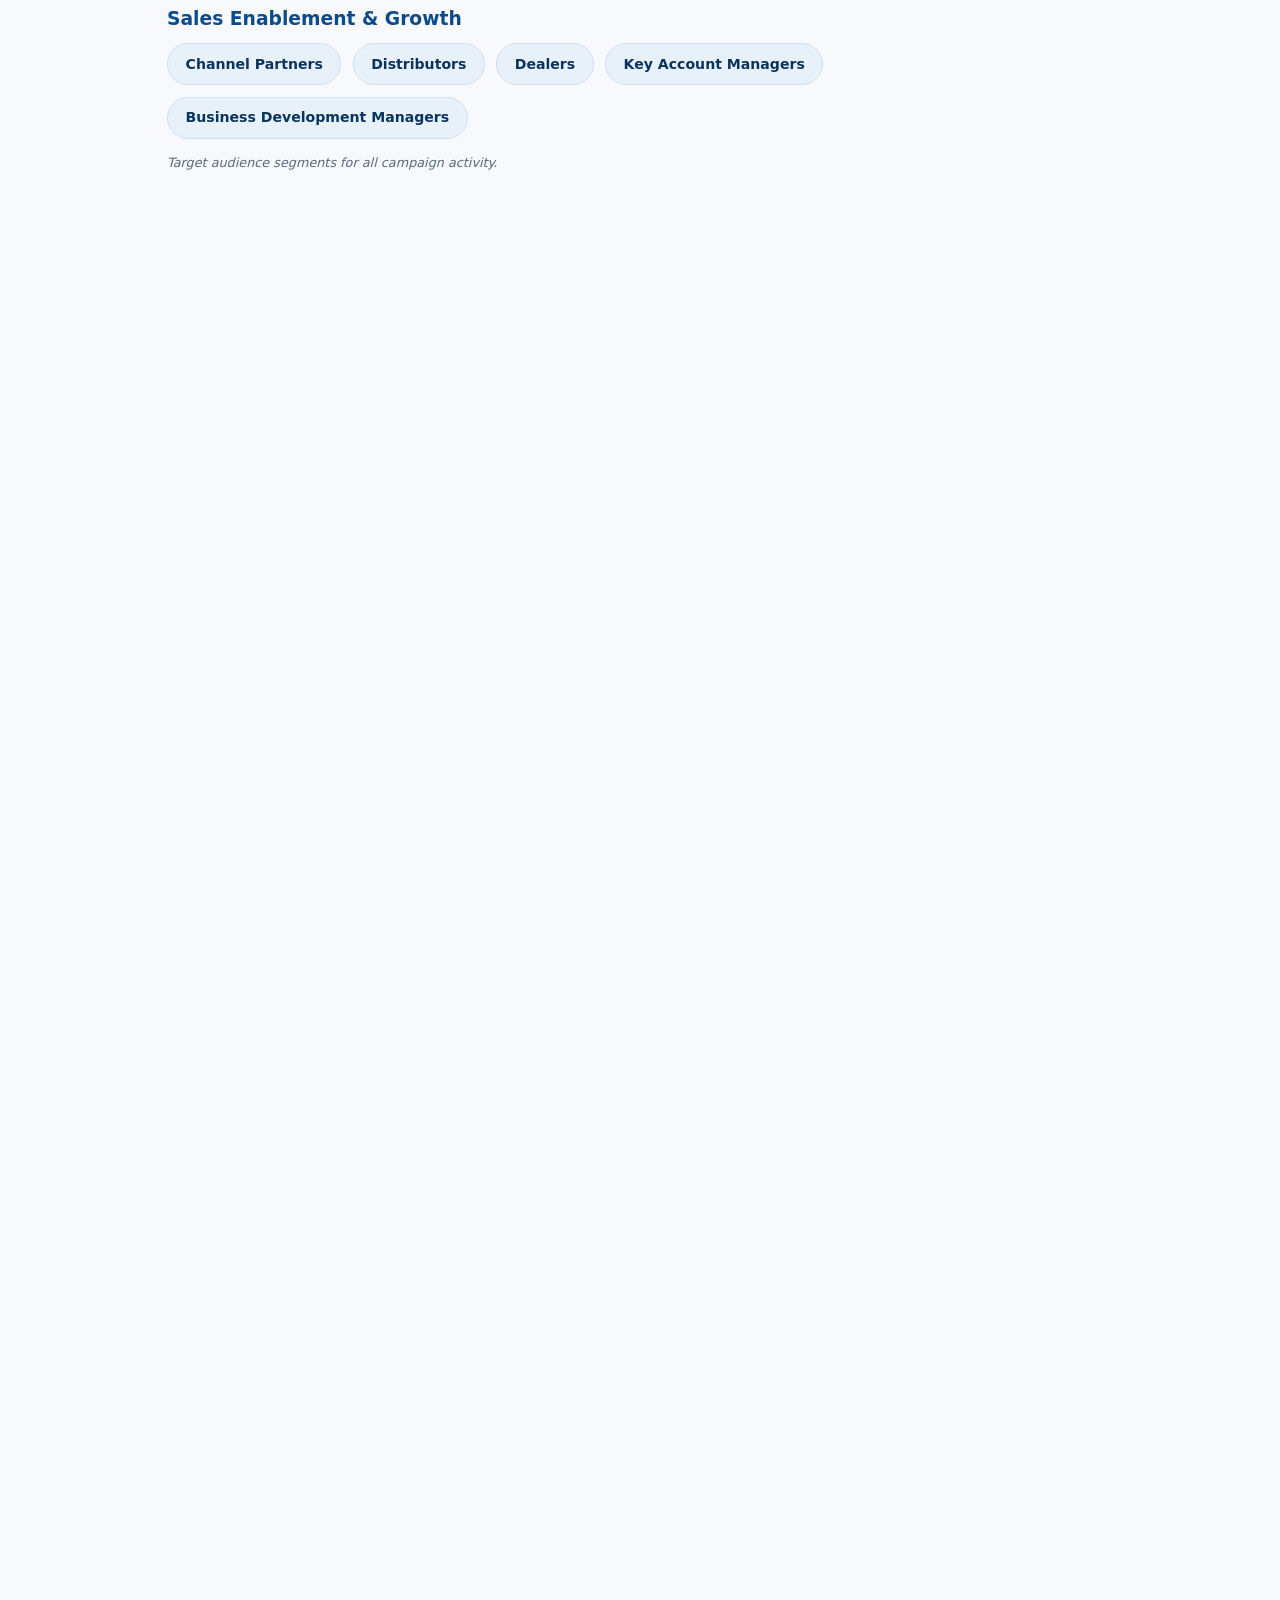
==== commit 91f6a39b: "Cache shared portfolio stylesheet Co-authored-by: Copilot App <223556219+Copilot@users.noreply.githu" ====
--- a/portfolio/index.html
+++ b/portfolio/index.html
@@ -3,221 +3,13 @@
 <head>
 <meta charset="UTF-8">
 <meta name="viewport" content="width=device-width, initial-scale=1.0">
-<title>Bandar Aldawood — Marketing Portfolio | Grundfos Saudi Arabia CBS Initiative</title>
-<style>
-  :root {
-    --blue: #0a4a8f;
-    --blue-dark: #08355f;
-    --blue-light: #e8f1fa;
-    --accent: #00a5d1;
-    --gold: #c9a24b;
-    --ink: #1d2733;
-    --muted: #5b6b7c;
-    --bg: #f7f9fc;
-    --card: #ffffff;
-    --radius: 14px;
-    --shadow: 0 4px 20px rgba(10, 74, 143, 0.08);
-  }
-  * { margin: 0; padding: 0; box-sizing: border-box; }
-  html { scroll-behavior: smooth; }
-  body {
-    font-family: "Segoe UI", system-ui, -apple-system, sans-serif; color: var(--ink);
-    background:
-      radial-gradient(circle at top left, rgba(13, 105, 184, 0.08), transparent 20%),
-      radial-gradient(circle at right top, rgba(0, 165, 209, 0.08), transparent 28%),
-      var(--bg);
-    line-height: 1.6;
-  }
-
-  /* Nav */
-  nav {
-    position: sticky; top: 0; z-index: 100;
-    background: rgba(255,255,255,0.92); backdrop-filter: blur(10px);
-    border-bottom: 1px solid #e3e9f0;
-    display: flex; align-items: center; justify-content: space-between;
-    padding: 0.8rem 6vw; box-shadow: 0 1px 0 rgba(10,74,143,0.04);
-  }
-  nav .brand { font-weight: 700; color: var(--blue); letter-spacing: 0.5px; }
-  nav .brand span { color: var(--accent); }
-  nav ul { display: flex; gap: 1.4rem; list-style: none; }
-  nav a { text-decoration: none; color: var(--muted); font-size: 0.9rem; font-weight: 600; position: relative; }
-  nav a::after {
-    content: ""; position: absolute; left: 0; bottom: -0.3rem; width: 100%; height: 2px;
-    background: var(--accent); border-radius: 99px; transform: scaleX(0); transform-origin: left; transition: transform 0.2s ease;
-  }
-  nav a:hover { color: var(--blue); }
-  nav a:hover::after { transform: scaleX(1); }
-
-  /* Hero */
-  header {
-    background: linear-gradient(135deg, var(--blue-dark) 0%, var(--blue) 52%, #0d6db8 100%);
-    color: #fff; padding: 5.5rem 6vw 4.5rem; position: relative; overflow: hidden;
-  }
-  header::before {
-    content: ""; position: absolute; inset: 0;
-    background: linear-gradient(120deg, rgba(255,255,255,0.08), transparent 30%, rgba(0,165,209,0.12));
-    pointer-events: none;
-  }
-  header::after {
-    content: ""; position: absolute; right: -120px; top: -120px;
-    width: 420px; height: 420px; border-radius: 50%;
-    background: radial-gradient(circle, rgba(0,165,209,0.35), transparent 70%);
-  }
-  .eyebrow {
-    display: inline-block; background: rgba(255,255,255,0.14);
-    border: 1px solid rgba(255,255,255,0.3);
-    padding: 0.3rem 0.9rem; border-radius: 999px;
-    font-size: 0.78rem; letter-spacing: 1.5px; text-transform: uppercase; margin-bottom: 1.2rem;
-    position: relative; z-index: 1;
-  }
-  header h1 { position: relative; z-index: 1; font-size: clamp(1.9rem, 4vw, 3rem); line-height: 1.15; max-width: 780px; }
-  header h1 em { font-style: normal; color: #8fd8ef; }
-  header p.lede { position: relative; z-index: 1; margin-top: 1.2rem; max-width: 640px; font-size: 1.05rem; color: #d7e6f5; }
-  .hero-tags { position: relative; z-index: 1; margin-top: 1.8rem; display: flex; flex-wrap: wrap; gap: 0.6rem; }
-  .hero-tags span {
-    background: rgba(255,255,255,0.12); border: 1px solid rgba(255,255,255,0.25);
-    padding: 0.35rem 0.85rem; border-radius: 999px; font-size: 0.82rem;
-  }
-  .hero-actions {
-    position: relative; z-index: 1; display: flex; flex-wrap: wrap; gap: 0.9rem; margin-top: 1.8rem;
-  }
-  .primary-btn, .secondary-btn {
-    display: inline-flex; align-items: center; justify-content: center; padding: 0.8rem 1.2rem;
-    border-radius: 999px; font-weight: 700; text-decoration: none; transition: transform 0.2s ease, box-shadow 0.2s ease;
-  }
-  .primary-btn {
-    background: #fff; color: var(--blue-dark); box-shadow: 0 12px 28px rgba(12, 31, 52, 0.18);
-  }
-  .secondary-btn {
-    background: rgba(255,255,255,0.08); color: #fff; border: 1px solid rgba(255,255,255,0.28);
-  }
-  .primary-btn:hover, .secondary-btn:hover { transform: translateY(-1px); }
-  .mini-summary {
-    position: relative; z-index: 1; margin-top: 2rem; display: grid; grid-template-columns: repeat(4, minmax(120px, 1fr)); gap: 0.9rem;
-    max-width: 760px;
-  }
-  .mini-summary div {
-    background: rgba(255,255,255,0.08); border: 1px solid rgba(255,255,255,0.16); border-radius: 14px;
-    padding: 0.9rem 1rem; backdrop-filter: blur(4px);
-  }
-  .mini-summary span { display: block; color: #d8ebff; font-size: 0.72rem; letter-spacing: 0.14em; text-transform: uppercase; }
-  .mini-summary strong { display: block; margin-top: 0.25rem; font-size: 1.35rem; color: #fff; }
-
-  /* Layout */
-  main { max-width: 1100px; margin: 0 auto; padding: 0 6vw; }
-  section {
-    padding: 3.5rem 0 1rem;
-    content-visibility: auto;
-    contain-intrinsic-size: 800px;
-  }
-  h2 { color: var(--blue-dark); font-size: 1.6rem; margin-bottom: 0.4rem; }
-  .subtitle { color: var(--muted); margin-bottom: 1.8rem; max-width: 700px; }
-  .rule { width: 56px; height: 4px; background: var(--accent); border-radius: 2px; margin: 0.6rem 0 1.4rem; }
-
-  .grid { display: grid; gap: 1.2rem; }
-  .grid.cols-2 { grid-template-columns: repeat(auto-fit, minmax(300px, 1fr)); }
-  .grid.cols-3 { grid-template-columns: repeat(auto-fit, minmax(240px, 1fr)); }
-
-  .card {
-    background: linear-gradient(180deg, rgba(255,255,255,0.96), rgba(247,249,252,0.96));
-    border-radius: var(--radius); box-shadow: var(--shadow); padding: 1.5rem; border-top: 4px solid var(--accent);
-    border: 1px solid rgba(15, 77, 143, 0.08); transition: transform 0.2s ease, box-shadow 0.2s ease;
-  }
-  .card:hover { transform: translateY(-2px); box-shadow: 0 10px 22px rgba(10,74,143,0.1); }
-  .card h3 { color: var(--blue); font-size: 1.05rem; margin-bottom: 0.5rem; }
-  .card h3 img.tool-logo { width: 22px; height: 22px; object-fit: contain; vertical-align: -4px; margin-right: 8px; border-radius: 4px; }
-  .card p, .card li { font-size: 0.92rem; color: var(--muted); }
-  .card ul { padding-left: 1.1rem; margin-top: 0.5rem; }
-  .card li { margin-bottom: 0.35rem; }
-
-  /* Metrics */
-  .metrics { display: grid; grid-template-columns: repeat(auto-fit, minmax(160px, 1fr)); gap: 1rem; }
-  .metric {
-    background: linear-gradient(160deg, var(--blue) 0%, var(--blue-dark) 100%);
-    color: #fff; border-radius: var(--radius); padding: 1.4rem 1.2rem; text-align: center;
-    border: 1px solid rgba(143,216,239,0.18); box-shadow: 0 12px 26px rgba(10,74,143,0.14); transition: transform 0.2s ease, box-shadow 0.2s ease;
-  }
-  .metric:hover { transform: translateY(-2px); box-shadow: 0 18px 28px rgba(10,74,143,0.18); }
-  .metric .num { font-size: 1.9rem; font-weight: 800; color: #8fd8ef; }
-  .metric .label { font-size: 0.8rem; letter-spacing: 0.5px; text-transform: uppercase; color: #c9def2; margin-top: 0.3rem; }
-  .placeholder-note {
-    margin-top: 0.9rem; font-size: 0.8rem; color: var(--muted); font-style: italic;
-  }
-
-  /* Audience chips */
-  .chips { display: flex; flex-wrap: wrap; gap: 0.7rem; }
-  .chip {
-    background: linear-gradient(135deg, #edf6ff 0%, #e4f0ff 100%); color: var(--blue-dark);
-    padding: 0.55rem 1.1rem; border-radius: 999px; font-size: 0.88rem; font-weight: 600;
-    border: 1px solid #cfe0f2; box-shadow: 0 4px 12px rgba(10,74,143,0.05);
-  }
-
-  /* Table */
-  table { width: 100%; border-collapse: collapse; background: var(--card); border-radius: var(--radius); overflow: hidden; box-shadow: var(--shadow); border: 1px solid rgba(15,77,143,0.06); }
-  th { background: linear-gradient(180deg, var(--blue) 0%, #0c5ca5 100%); color: #fff; text-align: left; padding: 0.85rem 1rem; font-size: 0.85rem; letter-spacing: 0.5px; }
-  td { padding: 0.85rem 1rem; font-size: 0.9rem; color: var(--muted); border-bottom: 1px solid #eef2f7; }
-  tr:last-child td { border-bottom: none; }
-  td strong { color: var(--ink); }
-  tbody tr:hover { background: rgba(13, 105, 184, 0.02); }
-
-  /* Timeline */
-  .timeline { position: relative; margin-left: 12px; padding-left: 2rem; border-left: 3px solid #cfe0f2; }
-  .phase { position: relative; margin-bottom: 2rem; }
-  .phase::before {
-    content: ""; position: absolute; left: calc(-2rem - 10.5px); top: 6px;
-    width: 18px; height: 18px; border-radius: 50%;
-    background: var(--accent); border: 4px solid #fff; box-shadow: 0 0 0 3px var(--accent);
-  }
-  .phase h3 { color: var(--blue-dark); }
-  .phase .when { font-size: 0.8rem; font-weight: 700; color: var(--accent); text-transform: uppercase; letter-spacing: 1px; }
-  .phase ul { padding-left: 1.1rem; color: var(--muted); font-size: 0.92rem; margin-top: 0.4rem; }
-
-  /* UTM box */
-  .code-box {
-    background: var(--blue-dark); color: #cfe6f7; border-radius: var(--radius);
-    padding: 1.3rem 1.5rem; font-family: Consolas, monospace; font-size: 0.87rem;
-    overflow-x: auto;
-  }
-  .code-box .k { color: #8fd8ef; }
-
-  /* Success factors */
-  .facts { display: grid; grid-template-columns: repeat(auto-fit, minmax(240px, 1fr)); gap: 0.8rem; }
-  .fact {
-    background: var(--card); border-radius: 10px; box-shadow: var(--shadow);
-    padding: 0.9rem 1.1rem; font-size: 0.92rem; font-weight: 600; color: var(--ink);
-    display: flex; align-items: center; gap: 0.6rem;
-  }
-  .fact::before { content: "✓"; color: var(--accent); font-weight: 800; font-size: 1.1rem; }
-
-  /* Footer */
-  footer {
-    margin-top: 4rem; background: var(--blue-dark); color: #c9def2;
-    padding: 2.5rem 6vw; text-align: center; font-size: 0.9rem;
-  }
-  footer strong { color: #fff; }
-  footer .roles { margin-top: 0.8rem; font-size: 0.82rem; color: #9db8d4; }
-
-  @media (max-width: 700px) {
-    nav { flex-direction: column; gap: 0.8rem; padding-top: 1rem; padding-bottom: 1rem; }
-    nav ul { flex-wrap: wrap; justify-content: center; }
-    .mini-summary { grid-template-columns: repeat(2, minmax(120px, 1fr)); }
-  }
-
-  @media print {
-    nav { display: none; }
-    body { background: #fff; }
-    header { padding: 2.5rem 6vw 2rem; -webkit-print-color-adjust: exact; print-color-adjust: exact; }
-    section { padding: 1.5rem 0 0.5rem; page-break-inside: avoid; }
-    .card, .metric, table, .fact { box-shadow: none; page-break-inside: avoid; -webkit-print-color-adjust: exact; print-color-adjust: exact; }
-    .metrics, .grid { page-break-inside: avoid; }
-    footer { -webkit-print-color-adjust: exact; print-color-adjust: exact; }
-  }
-</style>
+<title>Program Owner — Marketing Portfolio | Example Organization Saudi Arabia B2B Initiative</title>
+<link rel="stylesheet" href="portfolio.css">
 </head>
 <body>
 
 <nav>
-  <div class="brand">BANDAR<span> · CBS</span></div>
+  <div class="brand">BANDAR<span> · B2B</span></div>
   <ul>
     <li><a href="#overview">Overview</a></li>
     <li><a href="#objectives">Objectives</a></li>
@@ -229,16 +21,16 @@
 </nav>
 
 <header>
-  <div class="eyebrow">Marketing Portfolio · Grundfos Saudi Arabia</div>
-  <h1>Marketing Development Roadmap <em>Commercial Building Services Initiative</em></h1>
+  <div class="eyebrow">Marketing Portfolio · Example Organization Saudi Arabia</div>
+  <h1>Marketing Development Roadmap <em>B2B Initiative</em></h1>
   <p class="lede">
-    A strategic market-expansion program positioning Grundfos as the preferred partner for
+    A strategic market-expansion program positioning Example Organization as the preferred partner for
     commercial building solutions across Saudi Arabia — through digital innovation, strategic
     partnerships, and customer-centric HVAC, water management, and pumping solutions.
   </p>
   <p style="margin-top:1.4rem; font-size:1rem; color:#d7e6f5;">
-    <strong style="color:#fff; font-size:1.15rem;">Bandar Aldawood</strong> · Marketing Specialist — Grundfos Saudi Arabia (Commercial Building Services)<br>
-    <a href="mailto:b.aldaood@hotmail.com" style="color:#8fd8ef; text-decoration:none;">b.aldaood@hotmail.com</a>
+    <strong style="color:#fff; font-size:1.15rem;">Program Owner</strong> · Marketing Specialist — Example Organization Saudi Arabia (B2B)<br>
+    <a href="mailto:owner@example.com" style="color:#8fd8ef; text-decoration:none;">owner@example.com</a>
   </p>
   <p style="margin-top:1rem; max-width:640px; font-size:0.95rem; color:#d7e6f5; border-left:3px solid #8fd8ef; padding-left:0.9rem;">
     I am responsible for the <strong style="color:#fff;">planning and execution</strong> of every
@@ -253,16 +45,6 @@
     <span>Digital Campaigns</span>
     <span>Partnership Ecosystem</span>
   </div>
-  <div class="hero-actions">
-    <a class="primary-btn" href="mailto:b.aldaood@hotmail.com">Email me</a>
-    <a class="secondary-btn" href="Bandar-Aldawood-CV.pdf" target="_blank" rel="noreferrer">Download CV</a>
-  </div>
-  <div class="mini-summary">
-    <div><span>Events</span><strong>13+</strong></div>
-    <div><span>Webinars</span><strong>4</strong></div>
-    <div><span>Leads</span><strong>1,500+</strong></div>
-    <div><span>Reach</span><strong>42K+</strong></div>
-  </div>
 </header>
 
 <main>
@@ -272,7 +54,7 @@
   <div class="rule"></div>
   <p class="subtitle">
     The Bandar initiative leverages digital innovation, strategic partnerships, and
-    customer-centric solutions to establish Grundfos market leadership in HVAC, water
+    customer-centric solutions to establish Example Organization market leadership in HVAC, water
     management, and pumping systems for commercial infrastructure in Saudi Arabia.
   </p>
   <h3 style="color:var(--blue); margin:1.2rem 0 0.6rem;">Decision Makers</h3>
@@ -336,7 +118,7 @@
   <div class="grid cols-2">
     <div class="card">
       <h3>📍 Market Penetration &amp; Brand Presence</h3>
-      <p>Establish Grundfos as the preferred partner for commercial building solutions across Saudi Arabia.</p>
+      <p>Establish Example Organization as the preferred partner for commercial building solutions across Saudi Arabia.</p>
       <ul>
         <li>Localized campaigns reflecting Saudi business culture</li>
         <li>Strategic partnerships with major contractors and consulting engineers</li>
@@ -347,7 +129,7 @@
       <h3>💻 Digital Innovation &amp; Customer Engagement</h3>
       <p>Seamless digital experiences that educate, engage, and convert decision makers.</p>
       <ul>
-        <li>Integrated campaigns across LinkedIn and industry platforms</li>
+        <li>Integrated campaigns across professional social network and industry platforms</li>
         <li>Technical content showcasing efficiency and cost savings</li>
         <li>Targeted advertising to facility managers and procurement professionals</li>
       </ul>
@@ -376,7 +158,7 @@
 <section id="results">
   <h2>Results &amp; Impact</h2>
   <div class="rule"></div>
-  <p class="subtitle">Real campaign performance across the IMEA CBS program (Nov 2025 – 2026).</p>
+  <p class="subtitle">Real campaign performance across the IMEA B2B program (Nov 2025 – 2026).</p>
   <div class="metrics">
     <div class="metric"><div class="num">1,500+</div><div class="label">New Leads (2026)</div></div>
     <div class="metric"><div class="num">26.6K</div><div class="label">Emails Sent</div></div>
@@ -389,7 +171,7 @@
     <div class="metric"><div class="num">951</div><div class="label">Social Engagements</div></div>
     <div class="metric"><div class="num">48</div><div class="label">Always ON Communication Assets</div></div>
   </div>
-  <p class="placeholder-note">Sources: Marketo (IMEA CBS GSA + GEG newsletters), Sprinklr campaign scorecard, STOVA event registrations, AOC emailer schedule.</p>
+  <p class="placeholder-note">Sources: marketing automation platform (IMEA B2B GSA + GEG newsletters), social media analytics platform campaign scorecard, event registration platform event registrations, AOC emailer schedule.</p>
 
   <h2 style="margin-top:2.5rem;">Signature Events</h2>
   <div class="rule"></div>
@@ -418,19 +200,19 @@
     <tr><td>1</td><td><strong>Optimized Chilled Water Systems</strong></td><td>✅ Done</td></tr>
     <tr><td>2</td><td><strong>Optimizing HVAC Pumping Systems</strong></td><td>🔄 In Progress</td></tr>
     <tr><td>3</td><td><strong>Efficient Wastewater Pumping</strong></td><td>🔄 In Progress</td></tr>
-    <tr><td>4</td><td><strong>Grundfos Modular Systems</strong></td><td>🔄 In Progress</td></tr>
+    <tr><td>4</td><td><strong>Example Organization Modular Systems</strong></td><td>🔄 In Progress</td></tr>
   </table>
 
   <h2 style="margin-top:2.5rem;">Social Campaign Scorecard</h2>
   <div class="rule"></div>
   <table>
     <tr><th>Campaign</th><th>Posts</th><th>Engagements</th><th>Likes &amp; Reactions</th><th>Shares</th><th>Reach</th></tr>
-    <tr><td><strong>CBS – General</strong></td><td>55</td><td>700</td><td>663</td><td>22</td><td>18.56K</td></tr>
-    <tr><td><strong>CBS – HVAC</strong></td><td>15</td><td>145</td><td>133</td><td>11</td><td>3.34K</td></tr>
-    <tr><td><strong>CBS – Country Specific Content</strong></td><td>7</td><td>106</td><td>106</td><td>0</td><td>3.51K</td></tr>
+    <tr><td><strong>B2B – General</strong></td><td>55</td><td>700</td><td>663</td><td>22</td><td>18.56K</td></tr>
+    <tr><td><strong>B2B – HVAC</strong></td><td>15</td><td>145</td><td>133</td><td>11</td><td>3.34K</td></tr>
+    <tr><td><strong>B2B – Country Specific Content</strong></td><td>7</td><td>106</td><td>106</td><td>0</td><td>3.51K</td></tr>
     <tr><td><strong>Total</strong></td><td><strong>77</strong></td><td><strong>951</strong></td><td><strong>902</strong></td><td><strong>33</strong></td><td><strong>~25.4K</strong></td></tr>
   </table>
-  <p class="placeholder-note">Source: Sprinklr campaign overview dashboard — lifetime performance, all CBS campaigns.</p>
+  <p class="placeholder-note">Source: social media analytics platform campaign overview dashboard — lifetime performance, all B2B campaigns.</p>
 </section>
 
 <section id="tools">
@@ -439,7 +221,7 @@
   <p class="subtitle">The marketing technology stack powering campaign execution, events, analytics, and project delivery.</p>
   <div class="grid cols-3">
     <div class="card">
-      <h3><img class="tool-logo" src="assets/marketo.png" alt="Marketo logo">Marketo</h3>
+      <h3><img class="tool-logo" src="assets/marketo.png" alt="marketing automation platform logo" loading="lazy" decoding="async">marketing automation platform</h3>
       <p><strong>Marketing Automation</strong></p>
       <ul>
         <li>31 newsletter and marketing emails sends across GSA &amp; GEG audiences</li>
@@ -448,16 +230,16 @@
       </ul>
     </div>
     <div class="card">
-      <h3><img class="tool-logo" src="assets/sprinklr.png" alt="Sprinklr logo">Sprinklr</h3>
+      <h3><img class="tool-logo" src="assets/sprinklr.png" alt="social media analytics platform logo" loading="lazy" decoding="async">social media analytics platform</h3>
       <p><strong>Social Media Management</strong></p>
       <ul>
-        <li>82 posts published across 4 CBS campaigns</li>
+        <li>82 posts published across 4 B2B campaigns</li>
         <li>951 total engagements · 25.4K post reach</li>
         <li>Campaign scorecards: General, HVAC, country-specific &amp; reactive content</li>
       </ul>
     </div>
     <div class="card">
-      <h3><img class="tool-logo" src="assets/stova.png" alt="STOVA logo">STOVA</h3>
+      <h3><img class="tool-logo" src="assets/stova.png" alt="event registration platform logo" loading="lazy" decoding="async">event registration platform</h3>
       <p><strong>Event Management</strong></p>
       <ul>
         <li>13 events delivered — Riyadh, Jeddah, Dammam, Cairo &amp; Sharm</li>
@@ -466,7 +248,7 @@
       </ul>
     </div>
     <div class="card">
-      <h3><img class="tool-logo" src="assets/powerbi.svg" alt="Power BI logo">Power BI</h3>
+      <h3><img class="tool-logo" src="assets/powerbi.svg" alt="analytics dashboard logo" loading="lazy" decoding="async">analytics dashboard</h3>
       <p><strong>Analytics &amp; Dashboards</strong></p>
       <ul>
         <li>Weekly unified KPI dashboard (spend → revenue)</li>
@@ -475,7 +257,7 @@
       </ul>
     </div>
     <div class="card">
-      <h3><img class="tool-logo" src="assets/clickup.svg" alt="ClickUp logo">ClickUp</h3>
+      <h3><img class="tool-logo" src="assets/clickup.svg" alt="project management platform logo" loading="lazy" decoding="async">project management platform</h3>
       <p><strong>Project Management</strong></p>
       <ul>
         <li>Campaign planning, content calendar, and task tracking</li>
@@ -484,7 +266,7 @@
       </ul>
     </div>
     <div class="card">
-      <h3><img class="tool-logo" src="assets/office.svg" alt="Microsoft logo">Microsoft Office</h3>
+      <h3><img class="tool-logo" src="assets/office.svg" alt="Microsoft logo" loading="lazy" decoding="async">office productivity tools</h3>
       <p><strong>Professional Proficiency</strong></p>
       <ul>
         <li><strong>Excel</strong> — campaign schedules, status trackers, and reporting</li>
@@ -500,7 +282,7 @@
   <div class="rule"></div>
   <table>
     <tr><th>Channel</th><th>Tactic</th><th>Objective</th></tr>
-    <tr><td><strong>Social Media</strong></td><td>LinkedIn thought leadership, targeted ads, case studies</td><td>Build authority, generate leads</td></tr>
+    <tr><td><strong>Social Media</strong></td><td>professional social network thought leadership, targeted ads, case studies</td><td>Build authority, generate leads</td></tr>
     <tr><td><strong>Digital Events</strong></td><td>Webinars, virtual product showcases, industry forums</td><td>Educate market, establish expertise</td></tr>
     <tr><td><strong>Content Marketing</strong></td><td>Technical guides, ROI calculators, sustainability reports</td><td>Address customer pain points</td></tr>
     <tr><td><strong>Direct Outreach</strong></td><td>Sales engagement, relationship building, customized proposals</td><td>Convert decision makers</td></tr>
@@ -529,9 +311,9 @@
       <ul>
         <li><strong>Optimizing HVAC Pumping Systems</strong> — 30 August</li>
         <li><strong>Efficient Wastewater Pumping</strong> — 22 October</li>
-        <li><strong>Grundfos Modular Systems</strong> — 18 November</li>
+        <li><strong>Example Organization Modular Systems</strong> — 18 November</li>
         <li><strong>Digital Campaign — GSA</strong> with CPD certificates</li>
-        <li><strong>CBS positioning / awareness campaign</strong> across SoMe &amp; emailers</li>
+        <li><strong>B2B positioning / awareness campaign</strong> across SoMe &amp; emailers</li>
       </ul>
     </div>
     <div class="card">
@@ -577,22 +359,22 @@
 </main>
 
 <footer>
-  <div style="font-size:1.05rem; margin-bottom:0.6rem;"><strong>Bandar Aldawood</strong> — Marketing Specialist, Grundfos Saudi Arabia (Commercial Building Services)</div>
+  <div style="font-size:1.05rem; margin-bottom:0.6rem;"><strong>Program Owner</strong> — Marketing Specialist, Example Organization Saudi Arabia (B2B)</div>
   <div>
-    <a href="mailto:b.aldaood@hotmail.com" style="color:#8fd8ef; text-decoration:none;">b.aldaood@hotmail.com</a>
+    <a href="mailto:owner@example.com" style="color:#8fd8ef; text-decoration:none;">owner@example.com</a>
   </div>
   <div style="margin-top:1rem;">
-    <strong>Grundfos Saudi Arabia Company Ltd.</strong><br>
-    Prince Fahad Bin Ibrahim Al-Saud Street, Al Malaz<br>
-    P.O. Box 27597, Riyadh - 11427, Kingdom of Saudi Arabia<br>
-    <a href="tel:+966118293700" style="color:#8fd8ef; text-decoration:none;">+966 11 829 3700</a>
+    <strong>Example Organization</strong><br>
+    Regional office address withheld<br>
+    Saudi Arabia<br>
+    <a href="tel:+0000000000" style="color:#8fd8ef; text-decoration:none;">+000 00 000 0000</a>
   </div>
   <div style="margin-top:0.8rem; display:flex; justify-content:center; gap:1.4rem; flex-wrap:wrap; align-items:center;">
-    <a href="https://www.grundfos.com/sa" target="_blank" style="color:#8fd8ef; text-decoration:none; display:inline-flex; align-items:center; gap:0.4rem;"><svg width="18" height="18" viewBox="0 0 24 24" fill="none" stroke="#8fd8ef" stroke-width="2"><circle cx="12" cy="12" r="10"/><line x1="2" y1="12" x2="22" y2="12"/><path d="M12 2a15.3 15.3 0 0 1 4 10 15.3 15.3 0 0 1-4 10 15.3 15.3 0 0 1-4-10 15.3 15.3 0 0 1 4-10z"/></svg>grundfos.com/sa</a>
-    <a href="https://www.facebook.com/GrundfosMENA/" target="_blank" style="color:#8fd8ef; text-decoration:none; display:inline-flex; align-items:center; gap:0.4rem;"><svg width="18" height="18" viewBox="0 0 24 24" fill="#8fd8ef"><path d="M24 12.073c0-6.627-5.373-12-12-12s-12 5.373-12 12c0 5.99 4.388 10.954 10.125 11.854v-8.385H7.078v-3.47h3.047V9.43c0-3.007 1.792-4.669 4.533-4.669 1.312 0 2.686.235 2.686.235v2.953H15.83c-1.491 0-1.956.925-1.956 1.874v2.25h3.328l-.532 3.47h-2.796v8.385C19.612 23.027 24 18.062 24 12.073z"/></svg>Facebook</a>
-    <a href="https://www.linkedin.com/company/5195" target="_blank" style="color:#8fd8ef; text-decoration:none; display:inline-flex; align-items:center; gap:0.4rem;"><svg width="18" height="18" viewBox="0 0 24 24" fill="#8fd8ef"><path d="M20.447 20.452h-3.554v-5.569c0-1.328-.027-3.037-1.852-3.037-1.853 0-2.136 1.445-2.136 2.939v5.667H9.351V9h3.414v1.561h.046c.477-.9 1.637-1.85 3.37-1.85 3.601 0 4.267 2.37 4.267 5.455v6.286zM5.337 7.433c-1.144 0-2.063-.926-2.063-2.065 0-1.138.92-2.063 2.063-2.063 1.14 0 2.064.925 2.064 2.063 0 1.139-.925 2.065-2.064 2.065zm1.782 13.019H3.555V9h3.564v11.452zM22.225 0H1.771C.792 0 0 .774 0 1.729v20.542C0 23.227.792 24 1.771 24h20.451C23.2 24 24 23.227 24 22.271V1.729C24 .774 23.2 0 22.222 0h.003z"/></svg>LinkedIn</a>
-  </div>
-  <div class="roles" style="margin-top:1rem;"><strong style="color:#fff;">Executive Sponsor:</strong> Grundfos Saudi Arabia Management · Marketing Team — campaign execution &amp; digital presence · Sales Team — stakeholder engagement &amp; relationships</div>
+    <a href="https://www.example.com/sa" target="_blank" style="color:#8fd8ef; text-decoration:none; display:inline-flex; align-items:center; gap:0.4rem;"><svg width="18" height="18" viewBox="0 0 24 24" fill="none" stroke="#8fd8ef" stroke-width="2"><circle cx="12" cy="12" r="10"/><line x1="2" y1="12" x2="22" y2="12"/><path d="M12 2a15.3 15.3 0 0 1 4 10 15.3 15.3 0 0 1-4 10 15.3 15.3 0 0 1-4-10 15.3 15.3 0 0 1 4-10z"/></svg>example.com/sa</a>
+    <a href="https://www.example.com/social-profile" target="_blank" style="color:#8fd8ef; text-decoration:none; display:inline-flex; align-items:center; gap:0.4rem;"><svg width="18" height="18" viewBox="0 0 24 24" fill="#8fd8ef"><path d="M24 12.073c0-6.627-5.373-12-12-12s-12 5.373-12 12c0 5.99 4.388 10.954 10.125 11.854v-8.385H7.078v-3.47h3.047V9.43c0-3.007 1.792-4.669 4.533-4.669 1.312 0 2.686.235 2.686.235v2.953H15.83c-1.491 0-1.956.925-1.956 1.874v2.25h3.328l-.532 3.47h-2.796v8.385C19.612 23.027 24 18.062 24 12.073z"/></svg>Social profile</a>
+    <a href="https://www.example.com/company-profile" target="_blank" style="color:#8fd8ef; text-decoration:none; display:inline-flex; align-items:center; gap:0.4rem;"><svg width="18" height="18" viewBox="0 0 24 24" fill="#8fd8ef"><path d="M20.447 20.452h-3.554v-5.569c0-1.328-.027-3.037-1.852-3.037-1.853 0-2.136 1.445-2.136 2.939v5.667H9.351V9h3.414v1.561h.046c.477-.9 1.637-1.85 3.37-1.85 3.601 0 4.267 2.37 4.267 5.455v6.286zM5.337 7.433c-1.144 0-2.063-.926-2.063-2.065 0-1.138.92-2.063 2.063-2.063 1.14 0 2.064.925 2.064 2.063 0 1.139-.925 2.065-2.064 2.065zm1.782 13.019H3.555V9h3.564v11.452zM22.225 0H1.771C.792 0 0 .774 0 1.729v20.542C0 23.227.792 24 1.771 24h20.451C23.2 24 24 23.227 24 22.271V1.729C24 .774 23.2 0 22.222 0h.003z"/></svg>professional social network</a>
+  </div>
+  <div class="roles" style="margin-top:1rem;"><strong style="color:#fff;">Executive Sponsor:</strong> Example Organization Saudi Arabia Management · Marketing Team — campaign execution &amp; digital presence · Sales Team — stakeholder engagement &amp; relationships</div>
 </footer>
 
 </body>
--- a/portfolio/portfolio.css
+++ b/portfolio/portfolio.css
@@ -0,0 +1,130 @@
+:root {
+  --blue: #0a4a8f;
+  --blue-dark: #08355f;
+  --blue-light: #e8f1fa;
+  --accent: #00a5d1;
+  --gold: #c9a24b;
+  --ink: #1d2733;
+  --muted: #5b6b7c;
+  --bg: #f7f9fc;
+  --card: #ffffff;
+  --radius: 14px;
+  --shadow: 0 4px 20px rgba(10, 74, 143, 0.08);
+}
+* { margin: 0; padding: 0; box-sizing: border-box; }
+html { scroll-behavior: smooth; }
+body { font-family: "Segoe UI", system-ui, -apple-system, sans-serif; color: var(--ink); background: var(--bg); line-height: 1.6; }
+nav {
+  position: sticky; top: 0; z-index: 100;
+  background: rgba(255,255,255,0.95); backdrop-filter: blur(8px);
+  border-bottom: 1px solid #e3e9f0;
+  display: flex; align-items: center; justify-content: space-between;
+  padding: 0.8rem 6vw;
+}
+nav .brand { font-weight: 700; color: var(--blue); letter-spacing: 0.5px; }
+nav .brand span { color: var(--accent); }
+nav ul { display: flex; gap: 1.4rem; list-style: none; }
+nav a { text-decoration: none; color: var(--muted); font-size: 0.9rem; font-weight: 600; }
+nav a:hover { color: var(--blue); }
+header {
+  background: linear-gradient(135deg, var(--blue-dark) 0%, var(--blue) 55%, #0d6db8 100%);
+  color: #fff; padding: 5.5rem 6vw 4.5rem;
+  position: relative; overflow: hidden;
+}
+header::after {
+  content: ""; position: absolute; right: -120px; top: -120px;
+  width: 420px; height: 420px; border-radius: 50%;
+  background: radial-gradient(circle, rgba(0,165,209,0.35), transparent 70%);
+}
+.eyebrow {
+  display: inline-block; background: rgba(255,255,255,0.14);
+  border: 1px solid rgba(255,255,255,0.3);
+  padding: 0.3rem 0.9rem; border-radius: 999px;
+  font-size: 0.78rem; letter-spacing: 1.5px; text-transform: uppercase; margin-bottom: 1.2rem;
+}
+header h1 { font-size: clamp(1.9rem, 4vw, 3rem); line-height: 1.15; max-width: 780px; }
+header h1 em { font-style: normal; color: #8fd8ef; }
+header p.lede { margin-top: 1.2rem; max-width: 640px; font-size: 1.05rem; color: #d7e6f5; }
+.hero-tags { margin-top: 1.8rem; display: flex; flex-wrap: wrap; gap: 0.6rem; }
+.hero-tags span {
+  background: rgba(255,255,255,0.12); border: 1px solid rgba(255,255,255,0.25);
+  padding: 0.35rem 0.85rem; border-radius: 999px; font-size: 0.82rem;
+}
+main { max-width: 1100px; margin: 0 auto; padding: 0 6vw; }
+section {
+  padding: 3.5rem 0 1rem;
+  content-visibility: auto;
+  contain-intrinsic-size: 800px;
+}
+h2 { color: var(--blue-dark); font-size: 1.6rem; margin-bottom: 0.4rem; }
+.subtitle { color: var(--muted); margin-bottom: 1.8rem; max-width: 700px; }
+.rule { width: 56px; height: 4px; background: var(--accent); border-radius: 2px; margin: 0.6rem 0 1.4rem; }
+.grid { display: grid; gap: 1.2rem; }
+.grid.cols-2 { grid-template-columns: repeat(auto-fit, minmax(300px, 1fr)); }
+.grid.cols-3 { grid-template-columns: repeat(auto-fit, minmax(240px, 1fr)); }
+.card {
+  background: var(--card); border-radius: var(--radius); box-shadow: var(--shadow);
+  padding: 1.5rem; border-top: 4px solid var(--accent);
+}
+.card h3 { color: var(--blue); font-size: 1.05rem; margin-bottom: 0.5rem; }
+.card h3 img.tool-logo { width: 22px; height: 22px; object-fit: contain; vertical-align: -4px; margin-right: 8px; border-radius: 4px; }
+.card p, .card li { font-size: 0.92rem; color: var(--muted); }
+.card ul { padding-left: 1.1rem; margin-top: 0.5rem; }
+.card li { margin-bottom: 0.35rem; }
+.metrics { display: grid; grid-template-columns: repeat(auto-fit, minmax(160px, 1fr)); gap: 1rem; }
+.metric {
+  background: linear-gradient(160deg, var(--blue) 0%, var(--blue-dark) 100%);
+  color: #fff; border-radius: var(--radius); padding: 1.4rem 1.2rem; text-align: center;
+}
+.metric .num { font-size: 1.9rem; font-weight: 800; color: #8fd8ef; }
+.metric .label { font-size: 0.8rem; letter-spacing: 0.5px; text-transform: uppercase; color: #c9def2; margin-top: 0.3rem; }
+.placeholder-note { margin-top: 0.9rem; font-size: 0.8rem; color: var(--muted); font-style: italic; }
+.chips { display: flex; flex-wrap: wrap; gap: 0.7rem; }
+.chip {
+  background: var(--blue-light); color: var(--blue-dark);
+  padding: 0.55rem 1.1rem; border-radius: 999px; font-size: 0.88rem; font-weight: 600;
+  border: 1px solid #cfe0f2;
+}
+table { width: 100%; border-collapse: collapse; background: var(--card); border-radius: var(--radius); overflow: hidden; box-shadow: var(--shadow); }
+th { background: var(--blue); color: #fff; text-align: left; padding: 0.85rem 1rem; font-size: 0.85rem; letter-spacing: 0.5px; }
+td { padding: 0.85rem 1rem; font-size: 0.9rem; color: var(--muted); border-bottom: 1px solid #eef2f7; }
+tr:last-child td { border-bottom: none; }
+td strong { color: var(--ink); }
+.timeline { position: relative; margin-left: 12px; padding-left: 2rem; border-left: 3px solid #cfe0f2; }
+.phase { position: relative; margin-bottom: 2rem; }
+.phase::before {
+  content: ""; position: absolute; left: calc(-2rem - 10.5px); top: 6px;
+  width: 18px; height: 18px; border-radius: 50%;
+  background: var(--accent); border: 4px solid #fff; box-shadow: 0 0 0 3px var(--accent);
+}
+.phase h3 { color: var(--blue-dark); }
+.phase .when { font-size: 0.8rem; font-weight: 700; color: var(--accent); text-transform: uppercase; letter-spacing: 1px; }
+.phase ul { padding-left: 1.1rem; color: var(--muted); font-size: 0.92rem; margin-top: 0.4rem; }
+.code-box {
+  background: var(--blue-dark); color: #cfe6f7; border-radius: var(--radius);
+  padding: 1.3rem 1.5rem; font-family: Consolas, monospace; font-size: 0.87rem;
+  overflow-x: auto;
+}
+.code-box .k { color: #8fd8ef; }
+.facts { display: grid; grid-template-columns: repeat(auto-fit, minmax(240px, 1fr)); gap: 0.8rem; }
+.fact {
+  background: var(--card); border-radius: 10px; box-shadow: var(--shadow);
+  padding: 0.9rem 1.1rem; font-size: 0.92rem; font-weight: 600; color: var(--ink);
+  display: flex; align-items: center; gap: 0.6rem;
+}
+.fact::before { content: "✓"; color: var(--accent); font-weight: 800; font-size: 1.1rem; }
+footer {
+  margin-top: 4rem; background: var(--blue-dark); color: #c9def2;
+  padding: 2.5rem 6vw; text-align: center; font-size: 0.9rem;
+}
+footer strong { color: #fff; }
+footer .roles { margin-top: 0.8rem; font-size: 0.82rem; color: #9db8d4; }
+@media print {
+  nav { display: none; }
+  body { background: #fff; }
+  header { padding: 2.5rem 6vw 2rem; -webkit-print-color-adjust: exact; print-color-adjust: exact; }
+  section { padding: 1.5rem 0 0.5rem; page-break-inside: avoid; }
+  .card, .metric, table, .fact { box-shadow: none; page-break-inside: avoid; -webkit-print-color-adjust: exact; print-color-adjust: exact; }
+  .metrics, .grid { page-break-inside: avoid; }
+  footer { -webkit-print-color-adjust: exact; print-color-adjust: exact; }
+}
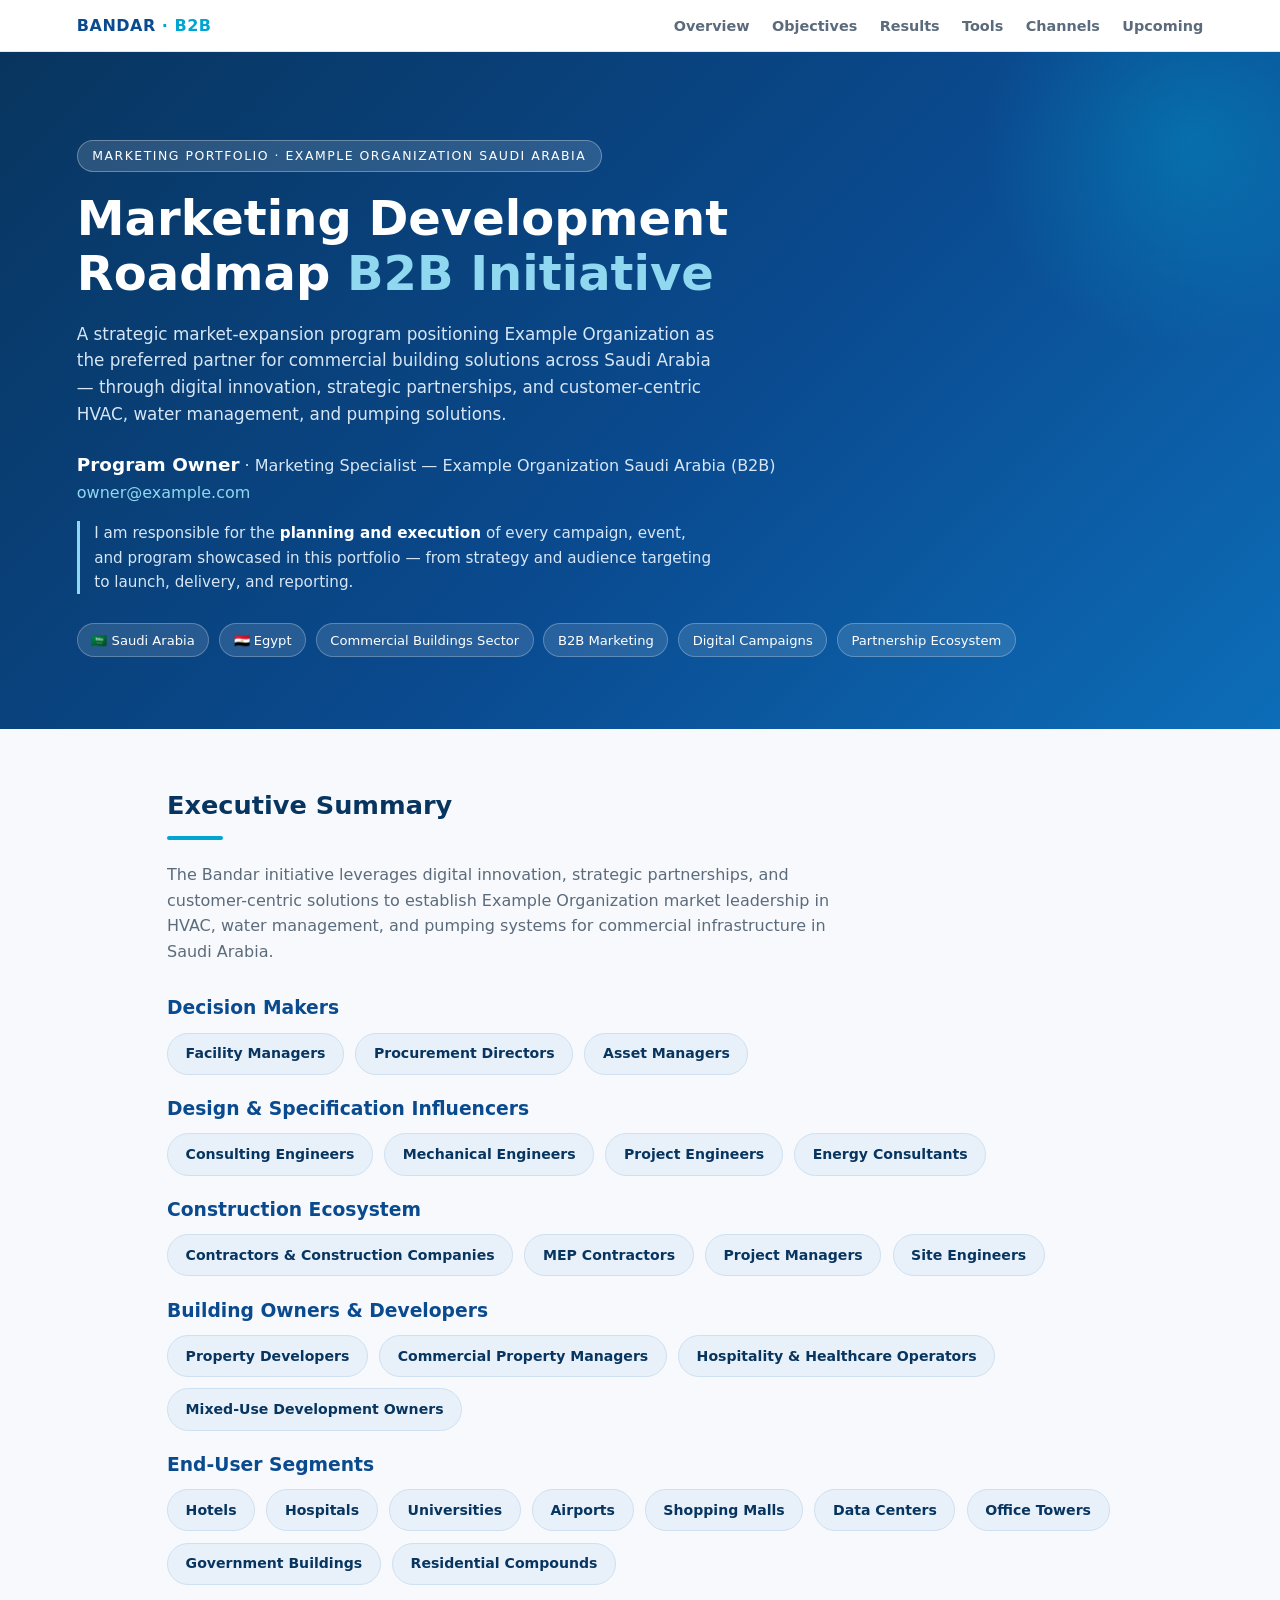
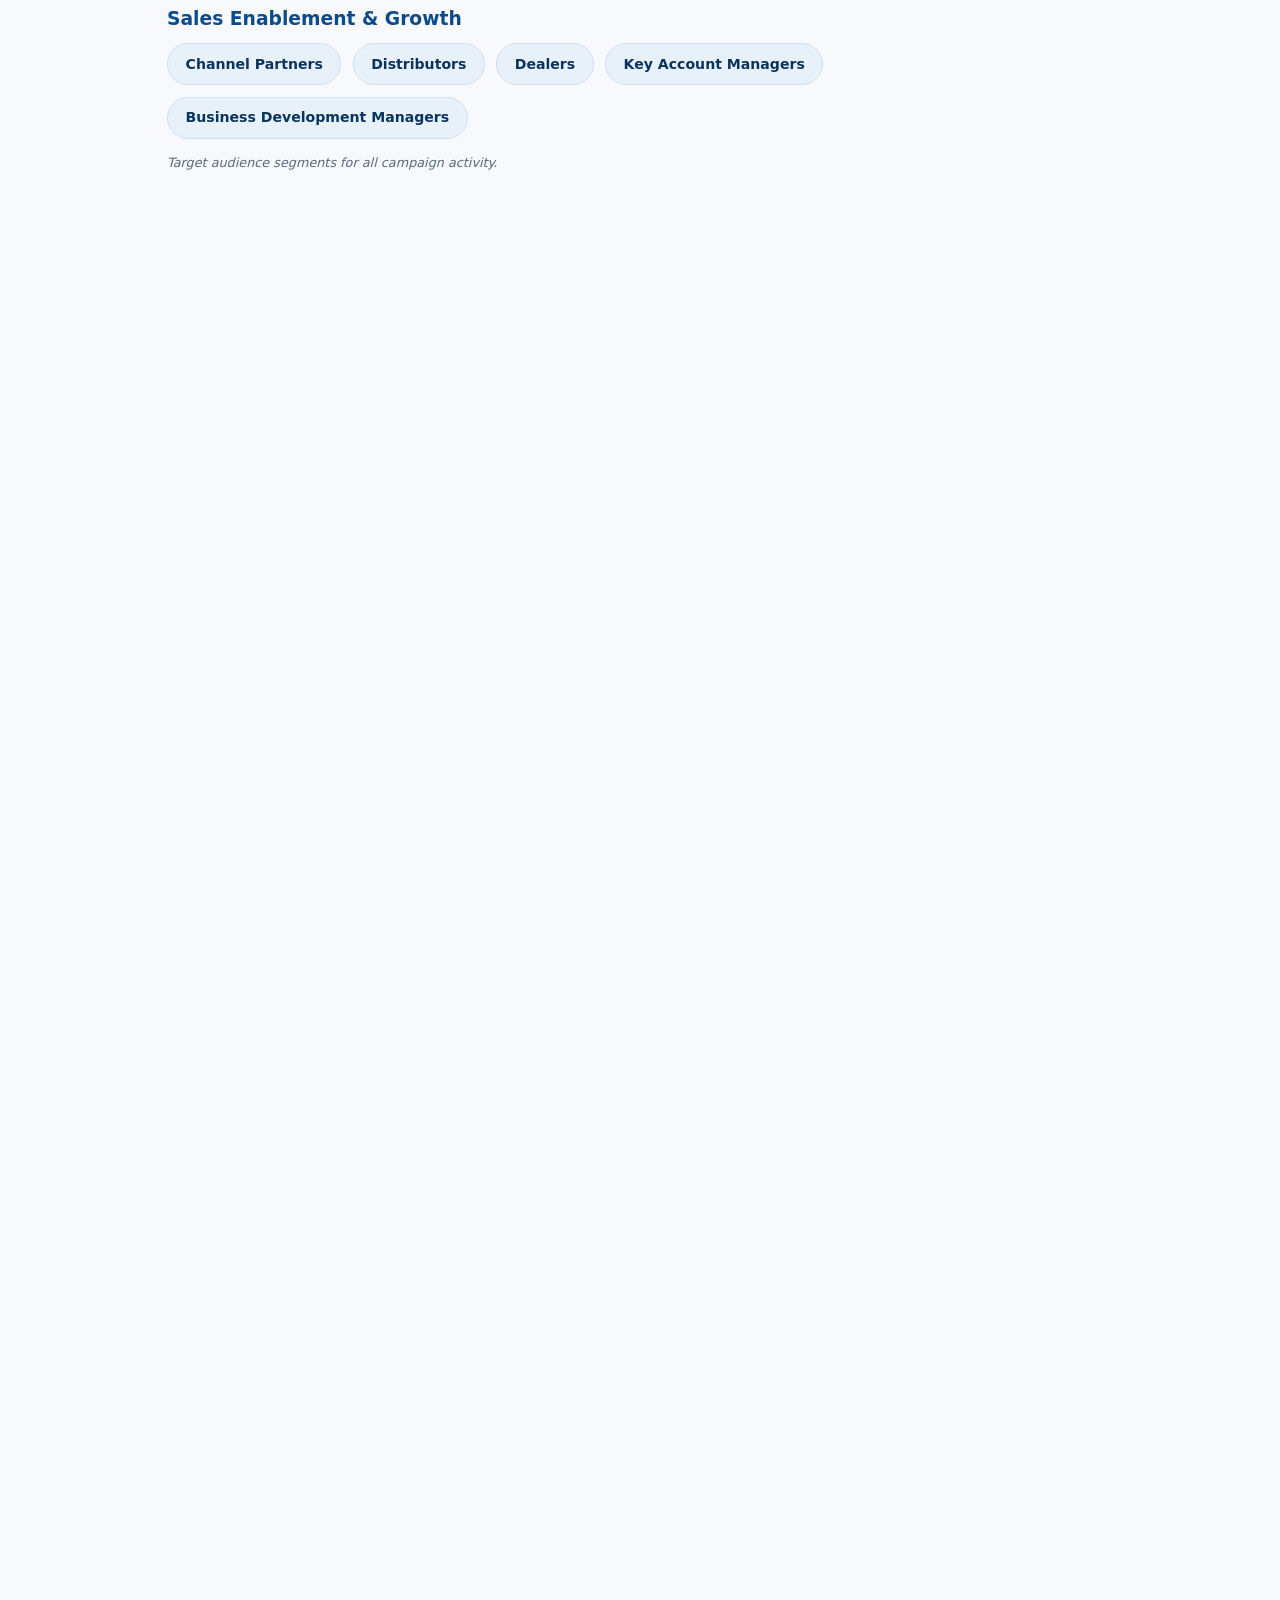
==== commit b089bac4: "Merge remote-tracking branch 'origin/main' into theprimecore-webinar-3-content # Conflicts: #	README" ====
--- a/portfolio/index.html
+++ b/portfolio/index.html
@@ -4,7 +4,163 @@
 <meta charset="UTF-8">
 <meta name="viewport" content="width=device-width, initial-scale=1.0">
 <title>Program Owner — Marketing Portfolio | Example Organization Saudi Arabia B2B Initiative</title>
-<link rel="stylesheet" href="portfolio.css">
+<style>
+  :root {
+    --blue: #0a4a8f;
+    --blue-dark: #08355f;
+    --blue-light: #e8f1fa;
+    --accent: #00a5d1;
+    --gold: #c9a24b;
+    --ink: #1d2733;
+    --muted: #5b6b7c;
+    --bg: #f7f9fc;
+    --card: #ffffff;
+    --radius: 14px;
+    --shadow: 0 4px 20px rgba(10, 74, 143, 0.08);
+  }
+  * { margin: 0; padding: 0; box-sizing: border-box; }
+  html { scroll-behavior: smooth; }
+  body { font-family: "Segoe UI", system-ui, -apple-system, sans-serif; color: var(--ink); background: var(--bg); line-height: 1.6; }
+
+  /* Nav */
+  nav {
+    position: sticky; top: 0; z-index: 100;
+    background: rgba(255,255,255,0.95); backdrop-filter: blur(8px);
+    border-bottom: 1px solid #e3e9f0;
+    display: flex; align-items: center; justify-content: space-between;
+    padding: 0.8rem 6vw;
+  }
+  nav .brand { font-weight: 700; color: var(--blue); letter-spacing: 0.5px; }
+  nav .brand span { color: var(--accent); }
+  nav ul { display: flex; gap: 1.4rem; list-style: none; }
+  nav a { text-decoration: none; color: var(--muted); font-size: 0.9rem; font-weight: 600; }
+  nav a:hover { color: var(--blue); }
+
+  /* Hero */
+  header {
+    background: linear-gradient(135deg, var(--blue-dark) 0%, var(--blue) 55%, #0d6db8 100%);
+    color: #fff; padding: 5.5rem 6vw 4.5rem;
+    position: relative; overflow: hidden;
+  }
+  header::after {
+    content: ""; position: absolute; right: -120px; top: -120px;
+    width: 420px; height: 420px; border-radius: 50%;
+    background: radial-gradient(circle, rgba(0,165,209,0.35), transparent 70%);
+  }
+  .eyebrow {
+    display: inline-block; background: rgba(255,255,255,0.14);
+    border: 1px solid rgba(255,255,255,0.3);
+    padding: 0.3rem 0.9rem; border-radius: 999px;
+    font-size: 0.78rem; letter-spacing: 1.5px; text-transform: uppercase; margin-bottom: 1.2rem;
+  }
+  header h1 { font-size: clamp(1.9rem, 4vw, 3rem); line-height: 1.15; max-width: 780px; }
+  header h1 em { font-style: normal; color: #8fd8ef; }
+  header p.lede { margin-top: 1.2rem; max-width: 640px; font-size: 1.05rem; color: #d7e6f5; }
+  .hero-tags { margin-top: 1.8rem; display: flex; flex-wrap: wrap; gap: 0.6rem; }
+  .hero-tags span {
+    background: rgba(255,255,255,0.12); border: 1px solid rgba(255,255,255,0.25);
+    padding: 0.35rem 0.85rem; border-radius: 999px; font-size: 0.82rem;
+  }
+
+  /* Layout */
+  main { max-width: 1100px; margin: 0 auto; padding: 0 6vw; }
+  section {
+    padding: 3.5rem 0 1rem;
+    content-visibility: auto;
+    contain-intrinsic-size: 800px;
+  }
+  h2 { color: var(--blue-dark); font-size: 1.6rem; margin-bottom: 0.4rem; }
+  .subtitle { color: var(--muted); margin-bottom: 1.8rem; max-width: 700px; }
+  .rule { width: 56px; height: 4px; background: var(--accent); border-radius: 2px; margin: 0.6rem 0 1.4rem; }
+
+  .grid { display: grid; gap: 1.2rem; }
+  .grid.cols-2 { grid-template-columns: repeat(auto-fit, minmax(300px, 1fr)); }
+  .grid.cols-3 { grid-template-columns: repeat(auto-fit, minmax(240px, 1fr)); }
+
+  .card {
+    background: var(--card); border-radius: var(--radius); box-shadow: var(--shadow);
+    padding: 1.5rem; border-top: 4px solid var(--accent);
+  }
+  .card h3 { color: var(--blue); font-size: 1.05rem; margin-bottom: 0.5rem; }
+  .card h3 img.tool-logo { width: 22px; height: 22px; object-fit: contain; vertical-align: -4px; margin-right: 8px; border-radius: 4px; }
+  .card p, .card li { font-size: 0.92rem; color: var(--muted); }
+  .card ul { padding-left: 1.1rem; margin-top: 0.5rem; }
+  .card li { margin-bottom: 0.35rem; }
+
+  /* Metrics */
+  .metrics { display: grid; grid-template-columns: repeat(auto-fit, minmax(160px, 1fr)); gap: 1rem; }
+  .metric {
+    background: linear-gradient(160deg, var(--blue) 0%, var(--blue-dark) 100%);
+    color: #fff; border-radius: var(--radius); padding: 1.4rem 1.2rem; text-align: center;
+  }
+  .metric .num { font-size: 1.9rem; font-weight: 800; color: #8fd8ef; }
+  .metric .label { font-size: 0.8rem; letter-spacing: 0.5px; text-transform: uppercase; color: #c9def2; margin-top: 0.3rem; }
+  .placeholder-note {
+    margin-top: 0.9rem; font-size: 0.8rem; color: var(--muted); font-style: italic;
+  }
+
+  /* Audience chips */
+  .chips { display: flex; flex-wrap: wrap; gap: 0.7rem; }
+  .chip {
+    background: var(--blue-light); color: var(--blue-dark);
+    padding: 0.55rem 1.1rem; border-radius: 999px; font-size: 0.88rem; font-weight: 600;
+    border: 1px solid #cfe0f2;
+  }
+
+  /* Table */
+  table { width: 100%; border-collapse: collapse; background: var(--card); border-radius: var(--radius); overflow: hidden; box-shadow: var(--shadow); }
+  th { background: var(--blue); color: #fff; text-align: left; padding: 0.85rem 1rem; font-size: 0.85rem; letter-spacing: 0.5px; }
+  td { padding: 0.85rem 1rem; font-size: 0.9rem; color: var(--muted); border-bottom: 1px solid #eef2f7; }
+  tr:last-child td { border-bottom: none; }
+  td strong { color: var(--ink); }
+
+  /* Timeline */
+  .timeline { position: relative; margin-left: 12px; padding-left: 2rem; border-left: 3px solid #cfe0f2; }
+  .phase { position: relative; margin-bottom: 2rem; }
+  .phase::before {
+    content: ""; position: absolute; left: calc(-2rem - 10.5px); top: 6px;
+    width: 18px; height: 18px; border-radius: 50%;
+    background: var(--accent); border: 4px solid #fff; box-shadow: 0 0 0 3px var(--accent);
+  }
+  .phase h3 { color: var(--blue-dark); }
+  .phase .when { font-size: 0.8rem; font-weight: 700; color: var(--accent); text-transform: uppercase; letter-spacing: 1px; }
+  .phase ul { padding-left: 1.1rem; color: var(--muted); font-size: 0.92rem; margin-top: 0.4rem; }
+
+  /* UTM box */
+  .code-box {
+    background: var(--blue-dark); color: #cfe6f7; border-radius: var(--radius);
+    padding: 1.3rem 1.5rem; font-family: Consolas, monospace; font-size: 0.87rem;
+    overflow-x: auto;
+  }
+  .code-box .k { color: #8fd8ef; }
+
+  /* Success factors */
+  .facts { display: grid; grid-template-columns: repeat(auto-fit, minmax(240px, 1fr)); gap: 0.8rem; }
+  .fact {
+    background: var(--card); border-radius: 10px; box-shadow: var(--shadow);
+    padding: 0.9rem 1.1rem; font-size: 0.92rem; font-weight: 600; color: var(--ink);
+    display: flex; align-items: center; gap: 0.6rem;
+  }
+  .fact::before { content: "✓"; color: var(--accent); font-weight: 800; font-size: 1.1rem; }
+
+  /* Footer */
+  footer {
+    margin-top: 4rem; background: var(--blue-dark); color: #c9def2;
+    padding: 2.5rem 6vw; text-align: center; font-size: 0.9rem;
+  }
+  footer strong { color: #fff; }
+  footer .roles { margin-top: 0.8rem; font-size: 0.82rem; color: #9db8d4; }
+
+  @media print {
+    nav { display: none; }
+    body { background: #fff; }
+    header { padding: 2.5rem 6vw 2rem; -webkit-print-color-adjust: exact; print-color-adjust: exact; }
+    section { padding: 1.5rem 0 0.5rem; page-break-inside: avoid; }
+    .card, .metric, table, .fact { box-shadow: none; page-break-inside: avoid; -webkit-print-color-adjust: exact; print-color-adjust: exact; }
+    .metrics, .grid { page-break-inside: avoid; }
+    footer { -webkit-print-color-adjust: exact; print-color-adjust: exact; }
+  }
+</style>
 </head>
 <body>
 
